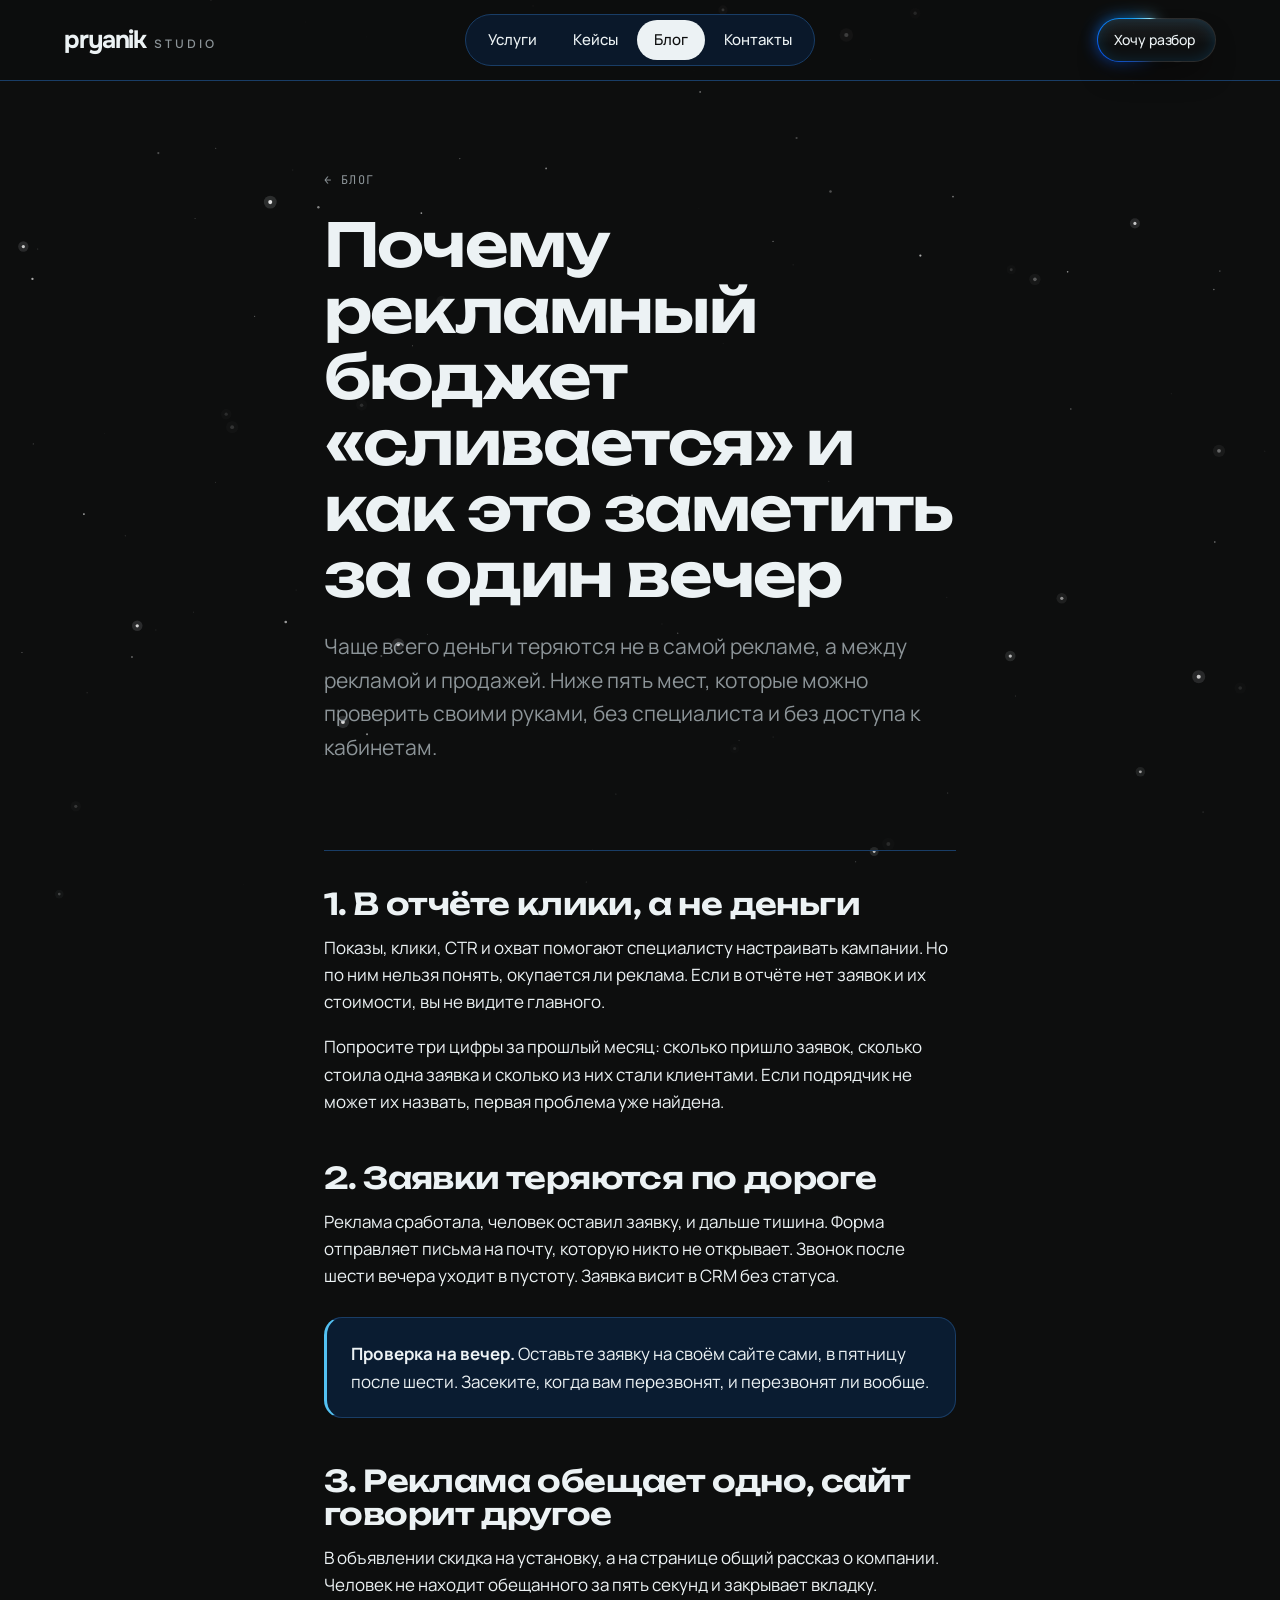
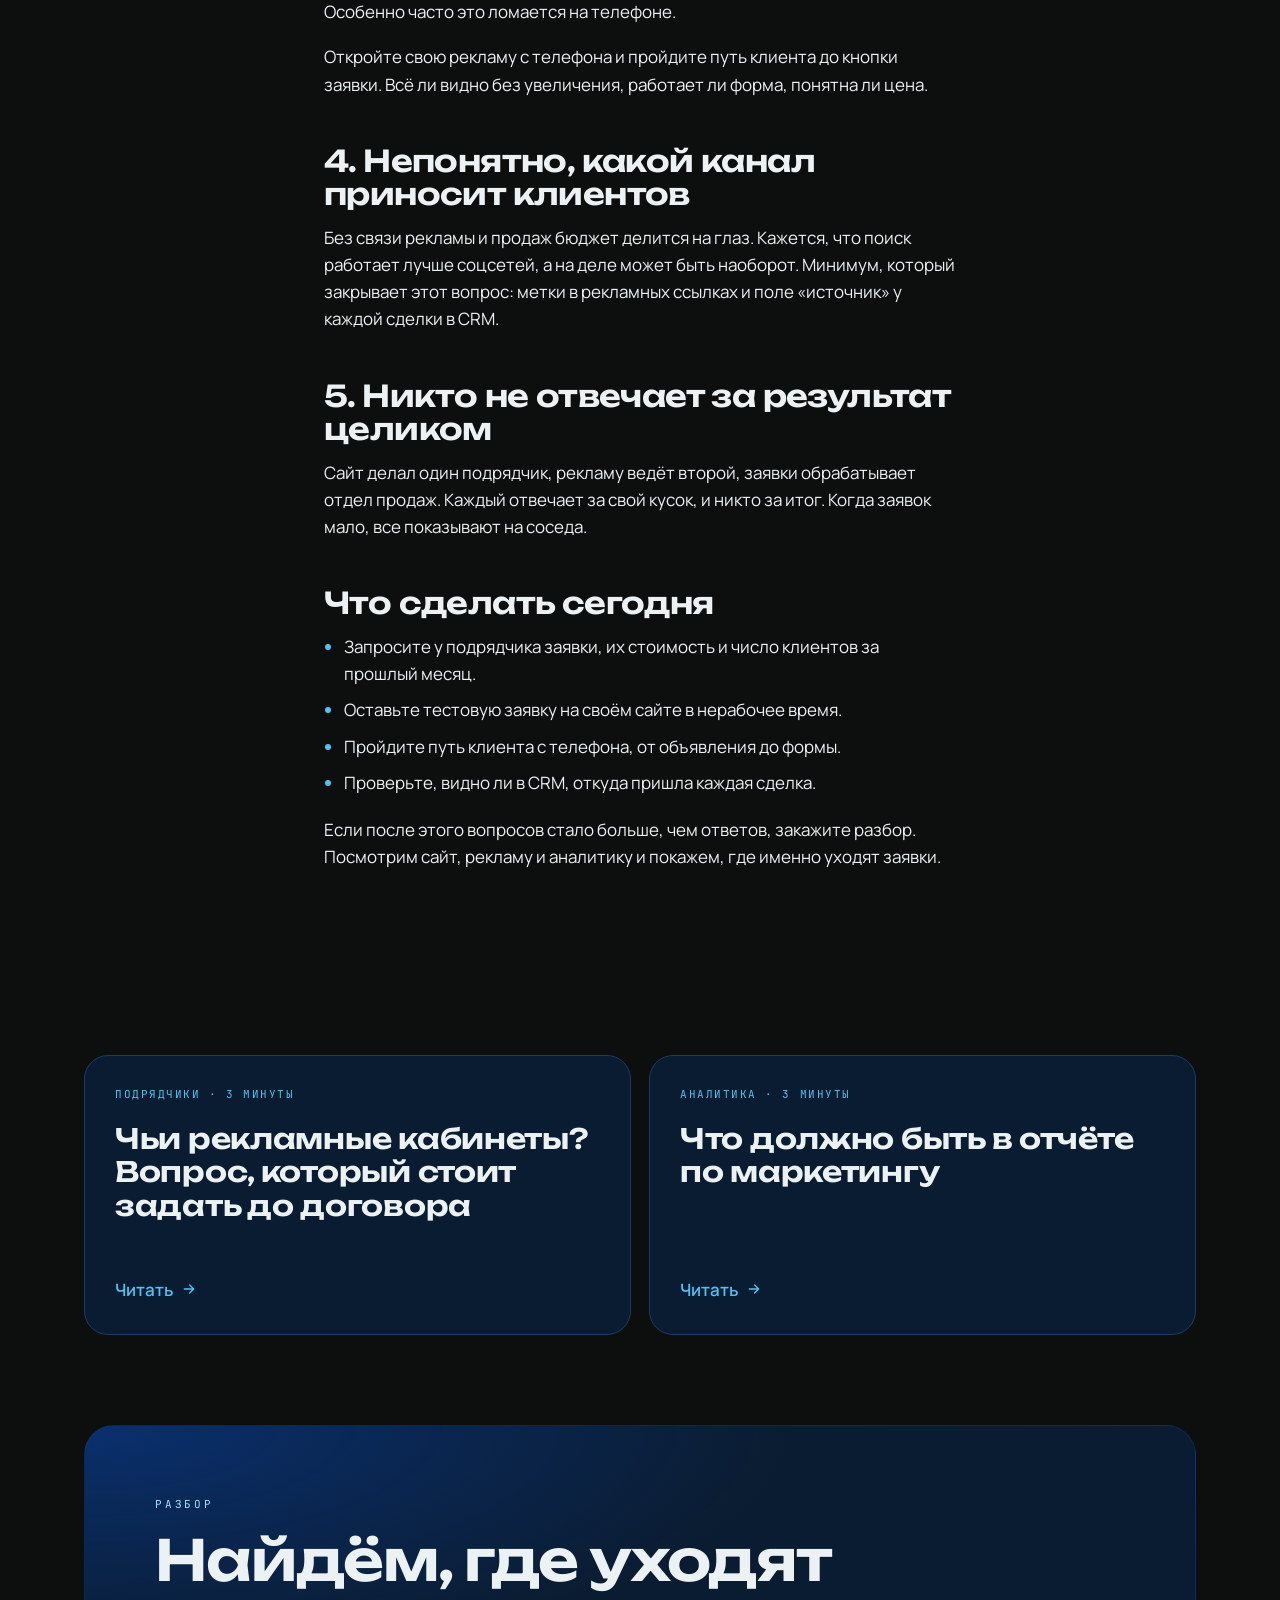
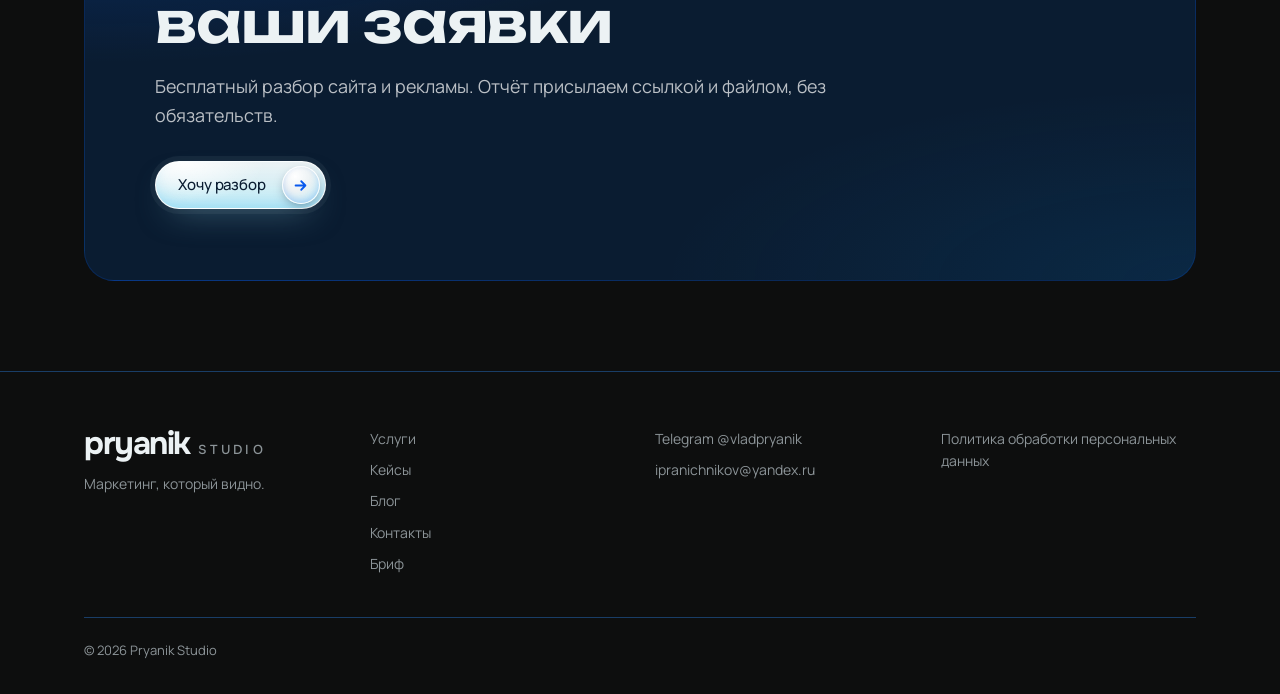
==== pryanik-studio/blog-byudzhet.html @ 5370d5e1 "Give the case deck three paging dots and put the hero button back in scale The "all 33 cases" link u" ====
<!doctype html>
<html lang="ru">
<head>
<meta charset="utf-8">
<meta name="viewport" content="width=device-width, initial-scale=1">
<script>document.documentElement.className+=' js';setTimeout(function(){var d=document.documentElement;if(!d.classList.contains('ready'))d.classList.add('fallback')},2500)</script>
<title>Почему рекламный бюджет сливается. Блог Pryanik Studio</title>
<meta name="description" content="Пять мест, где теряются деньги между рекламой и продажей, и как проверить их за один вечер без специалиста.">
<meta name="theme-color" content="#0D0E0E">
<link rel="icon" href="data:image/svg+xml,<svg xmlns='http://www.w3.org/2000/svg' viewBox='0 0 32 32'><rect width='32' height='32' rx='9' fill='%230859ED'/><path d='M16 6.5c3.2 5 6 7.2 6 11a6 6 0 0 1-12 0c0-3.8 2.8-6 6-11z' fill='%23fff'/></svg>">
<!-- DEPLOY STEP: заменить https://vladpryanik11.github.io/pryanikstudio на боевой адрес -->
<meta property="og:type" content="article">
<meta property="og:title" content="Почему рекламный бюджет сливается и как это заметить за один вечер">
<meta property="og:url" content="https://vladpryanik11.github.io/pryanikstudio/blog-byudzhet.html">
<meta property="og:image" content="https://vladpryanik11.github.io/pryanikstudio/assets/hero-ending.jpg">
<link rel="preconnect" href="https://fonts.googleapis.com">
<link rel="preconnect" href="https://fonts.gstatic.com" crossorigin>
<link rel="stylesheet" href="https://fonts.googleapis.com/css2?family=Unbounded:wght@600;700&family=Onest:wght@500;700&family=Manrope:wght@400;500;600;700&family=JetBrains+Mono:wght@400;500&display=swap">
<link rel="stylesheet" href="assets/site.css?v=0916f">
</head>
<body>
<a class="skip" href="#main">К содержанию</a>
<div class="env" aria-hidden="true" id="env"></div>

<header class="site-head" id="head" data-solid>
  <a class="brand" href="index.html" aria-label="Pryanik Studio, на главную"><span class="wordmark" aria-hidden="true"><span class="wm-word">pryanik</span><span class="wm-sub">studio</span></span></a>
  <nav class="menu" id="menu" aria-label="Основное меню">
    <a href="uslugi.html">Услуги</a>
    <a href="keisy.html">Кейсы</a>
    <a href="blog.html" aria-current="page">Блог</a>
    <a href="kontakty.html">Контакты</a>
    <a class="btn btn-neon menu-cta" href="kontakty.html#razbor">Хочу разбор</a>
  </nav>
  <a class="btn btn-neon head-cta" href="kontakty.html#razbor">Хочу разбор</a>
  <button class="burger" id="burger" type="button" aria-expanded="false" aria-controls="menu" aria-label="Открыть меню"><span></span><span></span><span></span></button>
</header>

<div class="wrap">
<main id="main" tabindex="-1">

  <article class="article" aria-labelledby="h">
    <p class="crumb rise"><a href="blog.html">← Блог</a></p>
    <h1 class="rise" id="h">Почему рекламный бюджет «сливается» и как это заметить за один вечер</h1>
    <p class="intro rise">Чаще всего деньги теряются не в самой рекламе, а между рекламой и продажей. Ниже пять мест, которые можно проверить своими руками, без специалиста и без доступа к кабинетам.</p>
    <p class="meta rise">Сентябрь 2026 · 4 минуты</p>

    <div class="prose rise">
      <h2>1. В отчёте клики, а не деньги</h2>
      <p>Показы, клики, CTR и охват помогают специалисту настраивать кампании. Но по ним нельзя понять, окупается ли реклама. Если в отчёте нет заявок и их стоимости, вы не видите главного.</p>
      <p>Попросите три цифры за прошлый месяц: сколько пришло заявок, сколько стоила одна заявка и сколько из них стали клиентами. Если подрядчик не может их назвать, первая проблема уже найдена.</p>

      <h2>2. Заявки теряются по дороге</h2>
      <p>Реклама сработала, человек оставил заявку, и дальше тишина. Форма отправляет письма на почту, которую никто не открывает. Звонок после шести вечера уходит в пустоту. Заявка висит в CRM без статуса.</p>
      <div class="callout"><p><strong>Проверка на вечер.</strong> Оставьте заявку на своём сайте сами, в пятницу после шести. Засеките, когда вам перезвонят, и перезвонят ли вообще.</p></div>

      <h2>3. Реклама обещает одно, сайт говорит другое</h2>
      <p>В объявлении скидка на установку, а на странице общий рассказ о компании. Человек не находит обещанного за пять секунд и закрывает вкладку. Особенно часто это ломается на телефоне.</p>
      <p>Откройте свою рекламу с телефона и пройдите путь клиента до кнопки заявки. Всё ли видно без увеличения, работает ли форма, понятна ли цена.</p>

      <h2>4. Непонятно, какой канал приносит клиентов</h2>
      <p>Без связи рекламы и продаж бюджет делится на глаз. Кажется, что поиск работает лучше соцсетей, а на деле может быть наоборот. Минимум, который закрывает этот вопрос: метки в рекламных ссылках и поле «источник» у каждой сделки в CRM.</p>

      <h2>5. Никто не отвечает за результат целиком</h2>
      <p>Сайт делал один подрядчик, рекламу ведёт второй, заявки обрабатывает отдел продаж. Каждый отвечает за свой кусок, и никто за итог. Когда заявок мало, все показывают на соседа.</p>

      <h2>Что сделать сегодня</h2>
      <ul>
        <li>Запросите у подрядчика заявки, их стоимость и число клиентов за прошлый месяц.</li>
        <li>Оставьте тестовую заявку на своём сайте в нерабочее время.</li>
        <li>Пройдите путь клиента с телефона, от объявления до формы.</li>
        <li>Проверьте, видно ли в CRM, откуда пришла каждая сделка.</li>
      </ul>
      <p>Если после этого вопросов стало больше, чем ответов, закажите разбор. Посмотрим сайт, рекламу и аналитику и покажем, где именно уходят заявки.</p>
    </div>
  </article>

  <section class="shell band" style="padding-bottom:0" aria-labelledby="more-h">
    <h2 class="rise" id="more-h" style="font-size:clamp(24px,3vw,36px)">Ещё статьи</h2>
    <div class="posts" style="margin-top:28px">
      <a class="post rise" href="blog-kabinety.html"><span class="meta">Подрядчики · 3 минуты</span><h3>Чьи рекламные кабинеты? Вопрос, который стоит задать до договора</h3><span class="more"><span class="link">Читать<svg viewBox="0 0 24 24" aria-hidden="true"><path d="M5 12h14M13 6l6 6-6 6" fill="none" stroke="currentColor" stroke-width="2" stroke-linecap="round" stroke-linejoin="round"/></svg></span></span></a>
      <a class="post rise" href="blog-otchet.html"><span class="meta">Аналитика · 3 минуты</span><h3>Что должно быть в отчёте по маркетингу</h3><span class="more"><span class="link">Читать<svg viewBox="0 0 24 24" aria-hidden="true"><path d="M5 12h14M13 6l6 6-6 6" fill="none" stroke="currentColor" stroke-width="2" stroke-linecap="round" stroke-linejoin="round"/></svg></span></span></a>
    </div>
  </section>

  <div class="shell">
    <section class="cta rise" aria-labelledby="cta-h">
      <p class="kick">Разбор</p>
      <h2 id="cta-h">Найдём, где уходят ваши заявки</h2>
      <p class="lede">Бесплатный разбор сайта и рекламы. Отчёт присылаем ссылкой и файлом, без обязательств.</p>
      <div class="act"><a class="btn btn-light" href="kontakty.html#razbor">Хочу разбор</a></div>
    </section>
  </div>

</main>
</div>

<footer class="site-foot">
  <div class="shell foot-grid">
    <div><p class="foot-brand"><span class="wordmark"><span class="wm-word">pryanik</span><span class="wm-sub">studio</span></span></p><p>Маркетинг, который видно.</p></div>
    <nav class="foot-nav" aria-label="Разделы сайта"><a href="uslugi.html">Услуги</a><a href="keisy.html">Кейсы</a><a href="blog.html">Блог</a><a href="kontakty.html">Контакты</a><a href="brif.html">Бриф</a></nav>
    <div class="foot-contacts">
      <a href="https://t.me/vladpryanik" rel="noopener">Telegram @vladpryanik</a>
      <a href="mailto:ipranichnikov@yandex.ru">ipranichnikov@yandex.ru</a>
    </div>
    <div><a href="kontakty.html#policy">Политика обработки персональных данных</a></div>
  </div>
  <div class="shell"><p class="foot-bottom">© 2026 Pryanik Studio</p></div>
</footer>

<script src="assets/site.js?v=0916f"></script>
</body>
</html>
---- pryanik-studio/assets/site.css ----
:root{
  color-scheme:dark;
  --canvas:#0D0E0E;
  --panel:#0A1C31;
  --accent:#0859ED;
  --accent-hover:#1C60B1;
  --accent-muted:rgba(8,89,237,.2);
  --accent-light:#9AE6F8;
  --accent-text:#53C1F2;
  --accent-vivid:#0F9BF2;
  --ink:#0D0E0E;
  --lime:#9AE6F8;
  --lime-hover:#ECF2F4;
  --line:#193D66;
  --line-strong:#1C60B1;
  --text-primary:#ECF2F4;
  --text-secondary:#8C9498;
  --grad-key:linear-gradient(90deg,#0859ED 0%,#0F9BF2 45%,#53C1F2 72%,#9AE6F8 90%,#ECF2F4 100%);
  --glow-panel:radial-gradient(110% 90% at 0% 0%,rgba(8,89,237,.32),transparent 58%),radial-gradient(80% 70% at 100% 100%,rgba(15,155,242,.1),transparent 60%),#0A1C31;
  --display:"Unbounded",system-ui,sans-serif;
  --body:"Manrope",system-ui,sans-serif;
  --mono:"JetBrains Mono",ui-monospace,monospace;
  --e-out:cubic-bezier(.22,.61,.36,1);
  --e-soft:cubic-bezier(.4,0,.2,1);
  --pad:clamp(20px,5vw,64px);
}

*{box-sizing:border-box}
[hidden]{display:none!important}
html,body{overflow-x:hidden;overflow-x:clip}
html{scroll-behavior:smooth;-webkit-text-size-adjust:100%}
body{margin:0;background:var(--canvas);color:var(--text-primary);font-family:var(--body);font-size:17px;line-height:1.6;-webkit-font-smoothing:antialiased}
body{animation:page-in .6s var(--e-out) both}
@keyframes page-in{from{opacity:0}to{opacity:1}}
body.menu-open{overflow:hidden}
img{max-width:100%;display:block}
h1,h2,h3{font-family:var(--display);font-weight:600;letter-spacing:-.02em;line-height:1.1;margin:0}
p{margin:0}
a{color:inherit}
[id]{scroll-margin-top:96px}

.sr{position:absolute;width:1px;height:1px;padding:0;margin:-1px;overflow:hidden;clip:rect(0 0 0 0);white-space:nowrap;border:0}
.skip{position:absolute;left:-999px;top:0;z-index:99;background:var(--accent);color:#ECF2F4;padding:12px 18px;border-radius:0 0 12px 0}
.skip:focus{left:0}
:focus-visible{outline:2px solid var(--accent-text);outline-offset:3px;border-radius:6px}

/* one page-wide background: near-black with white dust drifting on a fixed canvas behind all content */
.env{position:fixed;inset:0;z-index:0;pointer-events:none;overflow:hidden}
.env-dust{position:absolute;inset:0;width:100%;height:100%;display:block}

.wrap{position:relative;z-index:1}
.shell{max-width:1240px;margin:0 auto;padding-inline:var(--pad)}

/* buttons */
/* glass capsule buttons: a layered surface with a light rim, a soft halo and, on action links,
   a separate glass circle holding the arrow */
.btn{--cap:38px;--cap-arrow:url("data:image/svg+xml,%3Csvg xmlns='http://www.w3.org/2000/svg' viewBox='0 0 24 24'%3E%3Cpath d='M5 12h14M13 6l6 6-6 6' fill='none' stroke='%230859ED' stroke-width='2.5' stroke-linecap='round' stroke-linejoin='round'/%3E%3C/svg%3E");
  --cap-bg:radial-gradient(circle at 34% 26%,rgba(255,255,255,.98) 0%,#ECF2F4 42%,rgba(154,230,248,.9) 125%);--cap-line:rgba(255,255,255,.9);
  --cap-shadow:inset 0 -3px 6px rgba(8,89,237,.2),0 4px 12px -4px rgba(10,28,49,.55);
  position:relative;display:inline-flex;align-items:center;justify-content:center;gap:8px;min-height:48px;padding:0 22px;
  font-family:var(--body);font-weight:500;font-size:15px;letter-spacing:-.01em;text-decoration:none;white-space:nowrap;
  border-radius:999px;border:1px solid transparent;cursor:pointer;-webkit-tap-highlight-color:transparent;
  transition:background .35s var(--e-out),color .35s var(--e-out),border-color .35s var(--e-out),box-shadow .45s var(--e-out),transform .35s var(--e-out),filter .35s var(--e-out)}
.btn-lg{--cap:46px;min-height:56px;padding:0 26px;font-size:16px}
.btn .tg{width:19px;height:19px;flex:none}

/* the arrow capsule rides on action links and forward buttons, not on back, copy or Telegram-icon buttons */
:is(a.btn-primary,button.btn-primary,a.btn-light,button.btn-light,a.btn-lime,a.btn-ghost,a.btn-ghost-light):not(:has(.tg)){justify-content:space-between;gap:16px;padding:0 5px 0 22px}
:is(a.btn-primary,button.btn-primary,a.btn-light,button.btn-light,a.btn-lime,a.btn-ghost,a.btn-ghost-light):not(:has(.tg))::after{
  content:"";flex:none;width:var(--cap);height:var(--cap);border-radius:50%;box-sizing:border-box;
  background:var(--cap-arrow) center/46% no-repeat,var(--cap-bg);border:1px solid var(--cap-line);box-shadow:var(--cap-shadow);
  transition:background-position .45s var(--e-out),transform .45s var(--e-out)}
.btn-lg:is(a.btn-primary,button.btn-primary,a.btn-light,button.btn-light,a.btn-lime,a.btn-ghost,a.btn-ghost-light):not(:has(.tg)){padding-left:26px}
.head-cta.btn{--cap:32px;min-height:42px;font-size:14px}
.head-cta.btn:not(:has(.tg)){gap:12px;padding-left:16px}

.btn-primary{color:#ECF2F4;border-color:rgba(154,230,248,.5);
  background:radial-gradient(80% 150% at 16% 0%,rgba(154,230,248,.42),transparent 58%),linear-gradient(180deg,#0F9BF2 -35%,#0859ED 58%,#1C60B1 135%);
  box-shadow:inset 0 1px 0 rgba(236,242,244,.5),inset 0 -10px 18px -8px rgba(10,28,49,.5),0 0 0 5px rgba(15,155,242,.07),0 14px 34px -14px rgba(15,155,242,.85)}
.btn-light{color:#0A1C31;border-color:rgba(255,255,255,.9);
  background:radial-gradient(80% 150% at 16% 0%,rgba(255,255,255,.95),transparent 60%),linear-gradient(180deg,#ECF2F4 0%,rgba(154,230,248,.78) 150%),#ECF2F4;
  box-shadow:inset 0 -10px 18px -8px rgba(83,193,242,.4),0 0 0 5px rgba(236,242,244,.05),0 14px 34px -16px rgba(154,230,248,.5)}
.btn-lime{color:#0A1C31;border-color:rgba(236,242,244,.85);
  background:radial-gradient(80% 150% at 16% 0%,rgba(255,255,255,.75),transparent 60%),linear-gradient(180deg,#ECF2F4 -70%,#9AE6F8 62%,#53C1F2 150%);
  box-shadow:inset 0 -10px 18px -8px rgba(8,89,237,.28),0 0 0 5px rgba(154,230,248,.07),0 14px 34px -14px rgba(83,193,242,.6)}
.btn-ghost,.btn-ghost-light{--cap-arrow:url("data:image/svg+xml,%3Csvg xmlns='http://www.w3.org/2000/svg' viewBox='0 0 24 24'%3E%3Cpath d='M5 12h14M13 6l6 6-6 6' fill='none' stroke='%23ECF2F4' stroke-width='2.5' stroke-linecap='round' stroke-linejoin='round'/%3E%3C/svg%3E");
  --cap-bg:radial-gradient(circle at 34% 26%,rgba(236,242,244,.22),rgba(236,242,244,.06) 70%);--cap-line:rgba(236,242,244,.24);--cap-shadow:inset 0 1px 0 rgba(236,242,244,.14);
  color:#ECF2F4;border-color:rgba(236,242,244,.2);background:linear-gradient(180deg,rgba(236,242,244,.08),rgba(236,242,244,.02));
  box-shadow:inset 0 1px 0 rgba(236,242,244,.12)}

@media (hover:hover){
  .btn:hover{transform:translateY(-1px)}
  :is(a.btn-primary,button.btn-primary,a.btn-light,button.btn-light,a.btn-lime,a.btn-ghost,a.btn-ghost-light):not(:has(.tg)):hover::after{background-position:calc(50% + 3px) 50%,center}
  .btn-primary:hover{filter:brightness(1.07);box-shadow:inset 0 1px 0 rgba(236,242,244,.55),inset 0 -10px 18px -8px rgba(10,28,49,.45),0 0 0 6px rgba(15,155,242,.12),0 18px 44px -12px rgba(15,155,242,1)}
  .btn-light:hover,.btn-lime:hover{filter:brightness(1.04);box-shadow:inset 0 -10px 18px -8px rgba(83,193,242,.45),0 0 0 6px rgba(154,230,248,.1),0 18px 42px -14px rgba(154,230,248,.75)}
  .btn-ghost:hover,.btn-ghost-light:hover{border-color:rgba(154,230,248,.5);background:linear-gradient(180deg,rgba(236,242,244,.12),rgba(236,242,244,.04));box-shadow:inset 0 1px 0 rgba(236,242,244,.16),0 12px 32px -18px rgba(15,155,242,.7)}
}
.btn:active{transform:translateY(1px) scale(.985);transition-duration:.12s}
.btn:active::after{transform:scale(.94)}
.btn-primary:active{filter:brightness(.96);box-shadow:inset 0 2px 10px rgba(10,28,49,.55),0 0 0 4px rgba(15,155,242,.1),0 6px 18px -10px rgba(15,155,242,.8)}
.btn-light:active,.btn-lime:active{box-shadow:inset 0 2px 10px rgba(8,89,237,.25),0 0 0 4px rgba(154,230,248,.08)}
.btn-ghost:active,.btn-ghost-light:active{background:rgba(236,242,244,.1)}
.btn:focus-visible{outline:2px solid var(--accent-text);outline-offset:4px;border-radius:999px}

/* neon glass button: dark glass pill, the label alone inside, a neon comet running round the rim with a soft glow outside it
   (same material as the phone action bar) */
@keyframes neonspin{to{--mb-a:360deg}}
.btn-neon{--mb-comet:conic-gradient(from var(--mb-a),rgba(8,89,237,0) 0deg,rgba(8,89,237,0) 190deg,#0859ED 262deg,#0F9BF2 310deg,#9AE6F8 342deg,rgba(154,230,248,0) 360deg);
  color:#ECF2F4;border:1.5px solid transparent;
  background:linear-gradient(180deg,rgba(236,242,244,.08),rgba(236,242,244,0) 60%) padding-box,linear-gradient(#0E1011,#0E1011) padding-box,
    var(--mb-comet) border-box,linear-gradient(rgba(236,242,244,.14),rgba(236,242,244,.14)) border-box;
  box-shadow:0 16px 34px -16px rgba(0,0,0,.95),inset 0 0 18px -6px rgba(15,155,242,.35);animation:neonspin 3.6s linear infinite}
/* the glow is the comet blurred just behind the opaque pill, so only a thin halo shows at the rim;
   the pill must not become its own stacking context (no transform or filter), or the glow would paint over it */
.btn-neon::before{content:"";position:absolute;inset:-1px;z-index:-1;border-radius:999px;pointer-events:none;
  background:var(--mb-comet);filter:blur(8px);opacity:.7;transition:opacity .45s var(--e-out)}
.btn-neon,.btn-neon:hover,.btn-neon:active{transform:none;filter:none}
/* the glow sits at z-index -1, so the button row isolates itself and the glow stays above any panel background behind it */
.act:has(.btn-neon){isolation:isolate}

/* quiet partner of the neon button: the same dark glass with a still neon rim, lit up only on hover */
.btn-glass{color:#ECF2F4;border:1.5px solid transparent;
  background:linear-gradient(180deg,rgba(236,242,244,.08),rgba(236,242,244,0) 60%) padding-box,linear-gradient(#0E1011,#0E1011) padding-box,
    linear-gradient(120deg,rgba(154,230,248,.55),rgba(15,155,242,.28) 30%,rgba(236,242,244,.1) 55%,rgba(8,89,237,.4)) border-box;
  box-shadow:0 16px 34px -16px rgba(0,0,0,.95),inset 0 0 16px -8px rgba(15,155,242,.3)}
.btn-glass:active{box-shadow:0 10px 24px -14px rgba(0,0,0,.95),inset 0 0 20px -5px rgba(15,155,242,.45)}
@media (hover:hover){
  .btn-glass:hover{box-shadow:0 18px 38px -16px rgba(0,0,0,.95),inset 0 0 20px -6px rgba(15,155,242,.4),0 0 22px -8px rgba(15,155,242,.65)}
}
.btn-neon:active{box-shadow:0 10px 24px -14px rgba(0,0,0,.95),inset 0 0 22px -4px rgba(15,155,242,.5)}
@media (hover:hover){
  .btn-neon:hover{box-shadow:0 18px 38px -16px rgba(0,0,0,.95),inset 0 0 22px -5px rgba(15,155,242,.45)}
  .btn-neon:hover::before{opacity:.95}
}
.btn:disabled,.btn[aria-disabled="true"]{--cap-arrow:url("data:image/svg+xml,%3Csvg xmlns='http://www.w3.org/2000/svg' viewBox='0 0 24 24'%3E%3Cpath d='M5 12h14M13 6l6 6-6 6' fill='none' stroke='%237B8387' stroke-width='2.5' stroke-linecap='round' stroke-linejoin='round'/%3E%3C/svg%3E");
  --cap-bg:rgba(236,242,244,.07);--cap-line:rgba(236,242,244,.12);--cap-shadow:none;
  color:rgba(236,242,244,.4);background:rgba(236,242,244,.06);border-color:rgba(236,242,244,.1);box-shadow:none;filter:none;transform:none;cursor:not-allowed}
@media (pointer:coarse){.btn:not(.btn-lg){min-height:46px}}
.link{display:inline-flex;align-items:center;gap:8px;font-weight:600;text-decoration:none;color:var(--accent-text);border-bottom:1px solid transparent;transition:border-color .3s var(--e-out)}
.link:hover{border-bottom-color:var(--accent-text)}
.link svg{width:16px;height:16px;transition:transform .35s var(--e-out)}
.link:hover svg{transform:translateX(3px)}

/* header */
.site-head{position:fixed;top:0;left:0;right:0;z-index:50;display:flex;align-items:center;gap:20px;padding:14px var(--pad);
  border-bottom:1px solid transparent;transition:background .45s var(--e-out),border-color .45s var(--e-out)}
.site-head.solid{background:rgba(13,14,14,.78);-webkit-backdrop-filter:saturate(1.4) blur(16px);backdrop-filter:saturate(1.4) blur(16px);border-bottom-color:var(--line)}
.brand{position:relative;z-index:2;display:flex;align-items:center;min-height:44px;margin-right:auto;text-decoration:none;font-family:var(--display);font-weight:600;font-size:17px;letter-spacing:-.01em}
/* text wordmark: bold «pryanik» with a quiet spaced «STUDIO» beside it */
.wordmark{display:inline-flex;align-items:baseline;gap:8px;line-height:1;color:#ECF2F4;transition:opacity .3s var(--e-out)}
.wm-word{font-family:"Onest",var(--body);font-weight:700;font-size:25px;letter-spacing:-.045em}
.wm-sub{font-family:"Onest",var(--body);font-weight:500;font-size:12px;letter-spacing:.24em;text-transform:uppercase;color:var(--text-secondary)}
.brand:hover .wordmark{opacity:.86}
@media (max-width:560px){.wm-word{font-size:23px}.wm-sub{font-size:11px;letter-spacing:.22em}}
.menu{display:flex;align-items:center;gap:2px;padding:5px;border-radius:100px;background:rgba(10,28,49,.82);border:1px solid var(--line)}
.menu a:not(.btn){text-decoration:none;font-weight:500;font-size:15px;color:var(--text-primary);padding:8px 17px;border-radius:100px;transition:background .3s var(--e-out),color .3s var(--e-out)}
.menu a:not(.btn):hover{background:var(--accent-muted);color:#ECF2F4}
.menu a[aria-current="page"]{background:#ECF2F4;color:var(--ink)}
.menu a[aria-current="page"]:hover{background:#ECF2F4;color:var(--ink)}
.menu .menu-cta{display:none}
.head-cta{margin-left:4px}
.head-cta.btn-neon{padding:0 20px;min-height:44px}
/* desktop header: logo left, navigation centred on the page, review button right */
@media (min-width:881px){
  .site-head{display:grid;grid-template-columns:minmax(0,1fr) auto minmax(0,1fr)}
  .site-head .brand{justify-self:start;margin-right:0}
  .site-head .head-cta{justify-self:end;margin-left:0}
}
/* menu button: the dark glass of the quiet neon pill shrunk to a disc, so the header shares the button family.
   three equal rails at whole-pixel heights; hovering sends a dimming wave down them, nothing moves.
   opening is sequenced, never simultaneous: the middle rail clears first, then the pair closes into the cross;
   closing runs the order backwards, so the rails unfold before the middle returns */
@keyframes bwave{0%,100%{opacity:1}45%{opacity:.4}}
.burger{position:relative;z-index:2;width:44px;height:44px;border-radius:50%;padding:0;cursor:pointer;
  display:none;flex-direction:column;align-items:center;justify-content:center;gap:4px;
  border:1.5px solid transparent;
  background:linear-gradient(180deg,rgba(236,242,244,.08),rgba(236,242,244,0) 60%) padding-box,linear-gradient(#0E1011,#0E1011) padding-box,
    linear-gradient(120deg,rgba(154,230,248,.55),rgba(15,155,242,.28) 30%,rgba(236,242,244,.1) 55%,rgba(8,89,237,.4)) border-box;
  box-shadow:0 16px 34px -16px rgba(0,0,0,.95),inset 0 0 16px -8px rgba(15,155,242,.3);
  transition:box-shadow .45s var(--e-out)}
.burger span{display:block;width:18px;height:2px;border-radius:2px;background:var(--text-primary);
  transition:transform .5s var(--e-soft),opacity .5s var(--e-soft)}
/* on the way back the middle rail waits for the cross to unfold */
.burger span:nth-child(2){transition-delay:.18s}
.burger:focus-visible{outline:2px solid var(--accent-text);outline-offset:4px}
.burger:active{box-shadow:0 10px 24px -14px rgba(0,0,0,.95),inset 0 0 20px -5px rgba(15,155,242,.45)}
@media (hover:hover){
  .burger:hover{box-shadow:0 18px 38px -16px rgba(0,0,0,.95),inset 0 0 20px -6px rgba(15,155,242,.4),0 0 22px -8px rgba(15,155,242,.65)}
  /* the wave runs only while the rails are still rails: once open they hold the cross */
  .site-head:not(.open) .burger:hover span{animation:bwave .8s var(--e-soft)}
  .site-head:not(.open) .burger:hover span:nth-child(2){animation-delay:.12s}
  .site-head:not(.open) .burger:hover span:nth-child(3){animation-delay:.24s}
}
.site-head.open .burger{box-shadow:0 16px 34px -16px rgba(0,0,0,.95),inset 0 0 20px -6px rgba(15,155,242,.45),0 0 20px -10px rgba(15,155,242,.7)}
.site-head.open .burger span:first-child{transform:translateY(6px) rotate(45deg);transition-delay:.14s}
.site-head.open .burger span:nth-child(2){opacity:0;transform:scaleX(.25);transition-duration:.22s;transition-delay:0s}
.site-head.open .burger span:last-child{transform:translateY(-6px) rotate(-45deg);transition-delay:.14s}

@media (max-width:880px){
  .head-cta{display:none}
  .burger{display:inline-flex}
  .site-head.open{-webkit-backdrop-filter:none;backdrop-filter:none;background:var(--canvas);border-bottom-color:transparent}
  .menu{position:fixed;inset:0;z-index:1;flex-direction:column;align-items:flex-start;justify-content:center;gap:4px;
    padding:96px var(--pad) 48px;border:0;border-radius:0;background:var(--canvas);
    opacity:0;visibility:hidden;transform:translateY(-10px);
    transition:opacity .35s var(--e-out),transform .35s var(--e-out),visibility 0s linear .35s}
  .site-head.open .menu{opacity:1;visibility:visible;transform:none;transition:opacity .35s var(--e-out),transform .35s var(--e-out)}
  .menu a:not(.btn){font-family:var(--display);font-weight:600;font-size:clamp(30px,9vw,44px);letter-spacing:-.02em;padding:8px 0;border-radius:0;background:none}
  .menu a:not(.btn):hover,.menu a[aria-current="page"],.menu a[aria-current="page"]:hover{background:none;color:var(--accent-text)}
  .menu .menu-cta{display:inline-flex;margin-top:26px}
}

/* type blocks */
section{position:relative}
.band{padding-block:clamp(76px,11vh,150px)}
.kick{font-family:var(--mono);font-size:11px;letter-spacing:.24em;text-transform:uppercase;color:var(--accent-text);margin-bottom:16px}
.lede{color:var(--text-secondary);max-width:62ch;margin-top:18px;font-size:clamp(16px,1.4vw,19px)}
h2{font-size:clamp(30px,4.4vw,60px)}
h3{font-size:clamp(19px,1.9vw,25px);letter-spacing:-.01em}
.act{margin-top:32px;display:flex;flex-wrap:wrap;gap:12px}

.js .rise{opacity:0;transform:translateY(26px);transition:opacity .85s var(--e-out),transform .85s var(--e-out)}
.js .rise.in{opacity:1;transform:none}

/* inner page hero */
.page-hero{padding-top:clamp(132px,21vh,220px);padding-bottom:clamp(36px,6vh,72px)}
.page-hero h1{font-size:clamp(40px,7vw,96px);font-weight:700;letter-spacing:-.035em;max-width:15ch}
.page-hero h1 .ink{color:var(--accent-vivid)}
.page-hero .lede{margin-top:24px}

/* home hero, cinematic portrait: a giant outlined word behind, the cut-out portrait in front,
   a condensed title with a handwritten greeting, a short plus-list and a little film grain */
@keyframes ping{0%{transform:scale(.4);opacity:.7}100%{transform:scale(1.5);opacity:0}}
.hero{position:relative;overflow:hidden;isolation:isolate}
.hero::after{content:"";position:absolute;inset:0;z-index:4;pointer-events:none;opacity:.08;mix-blend-mode:overlay;background:url("data:image/svg+xml,%3Csvg xmlns=%27http://www.w3.org/2000/svg%27 width=%27180%27 height=%27180%27%3E%3Cfilter id=%27n%27%3E%3CfeTurbulence type=%27fractalNoise%27 baseFrequency=%27.85%27 numOctaves=%272%27 stitchTiles=%27stitch%27/%3E%3C/filter%3E%3Crect width=%27100%25%27 height=%27100%25%27 filter=%27url(%23n)%27/%3E%3C/svg%3E") repeat}
.hc-stage{position:relative;z-index:2;min-height:clamp(640px,100svh,960px);padding-top:clamp(86px,11vh,112px);padding-bottom:clamp(36px,6vh,64px)}
/* moving spotlight: a dark copy of the portrait below, a lit copy above revealed through a soft circle that follows
   the cursor (or drifts over the face without one) and widens as the page scrolls */
.hs-media{--sx:50%;--sy:40%;--sr:135px;position:absolute;inset:0;z-index:0;overflow:hidden;background:#05070b}
.hs-media img{position:absolute;inset:0;width:100%;height:100%;object-fit:cover;object-position:50% 35%}
.hs-base{filter:brightness(.34) contrast(1.12) saturate(.7)}
.hs-lit{filter:brightness(1.16) contrast(1.06) saturate(1.08);
  -webkit-mask-image:radial-gradient(circle var(--sr) at var(--sx) var(--sy),#000 0%,rgba(0,0,0,.9) 30%,rgba(0,0,0,.45) 62%,transparent 100%);
  mask-image:radial-gradient(circle var(--sr) at var(--sx) var(--sy),#000 0%,rgba(0,0,0,.9) 30%,rgba(0,0,0,.45) 62%,transparent 100%)}
.hs-halo{position:absolute;inset:0;pointer-events:none;mix-blend-mode:screen;
  background:radial-gradient(circle calc(var(--sr) * .9) at var(--sx) var(--sy),rgba(154,230,248,.09),rgba(15,155,242,.04) 45%,transparent 75%)}
.hs-shade{position:absolute;inset:0;pointer-events:none;
  background:radial-gradient(120% 90% at 50% 40%,transparent 45%,rgba(5,7,11,.7) 100%),linear-gradient(180deg,rgba(13,14,14,.55) 0%,transparent 22%,transparent 52%,rgba(13,14,14,.72) 82%,#0D0E0E 100%)}
.hero-spot .hc-copy{bottom:clamp(48px,9vh,100px)}
.hc-copy{position:absolute;z-index:3;left:var(--pad);bottom:clamp(44px,8vh,92px);width:min(640px,48%)}
.hc-title{margin-top:0;font-family:"Oswald",var(--display);font-weight:700;font-size:clamp(56px,6.2vw,104px);line-height:.9;letter-spacing:.004em;text-transform:uppercase;
  color:transparent;background:linear-gradient(180deg,#FFFFFF 35%,#A7B0B4 100%);-webkit-background-clip:text;background-clip:text;filter:drop-shadow(0 6px 26px rgba(0,0,0,.65))}
.hc-title span{display:block}
.hc-sub{margin-top:18px;max-width:36ch;font-size:clamp(15px,1.2vw,18px);line-height:1.55;color:#A7B0B4}
.hc-copy .hero-act{margin-top:26px}
/* the hero's call to action speaks in the mono label voice the rest of the site uses for kicks and the
   ticker, and it sits at the height every other button has: btn-lg is worn here alone and stood 10px taller,
   with a label larger than the paragraph above it */
.hero-act .btn{min-height:48px;padding:0 24px;font-family:var(--mono);font-weight:500;font-size:13px;letter-spacing:.14em;text-transform:uppercase}
.hc-list{position:absolute;z-index:3;right:var(--pad);bottom:clamp(64px,12vh,140px);width:min(300px,25%);margin:0;padding:0;list-style:none}
.hc-list li{display:flex;align-items:center;gap:14px;padding:13px 0;border-bottom:1px solid rgba(236,242,244,.12);font-size:15px;line-height:1.3;color:#ECF2F4}
.hc-list li::before{content:"+";flex:none;display:flex;align-items:center;justify-content:center;width:26px;height:26px;border-radius:50%;border:1px solid rgba(236,242,244,.35);font-size:16px;line-height:1}
@media (max-width:900px){
  .hc-stage{min-height:max(640px,100svh);display:flex;flex-direction:column;justify-content:flex-end;padding-top:84px;padding-bottom:30px}
  /* the portrait sits above the words: its box stops short of the copy and melts into the page colour */
  .hs-media{background:#0D0E0E}
  .hs-media img{bottom:auto;height:calc(100% - 205px);object-position:50% 30%}
  .hs-shade{background:radial-gradient(130% 70% at 50% 34%,transparent 50%,rgba(5,7,11,.6) 100%),
    linear-gradient(180deg,rgba(13,14,14,.55) 0,transparent 16%,transparent calc(100% - 365px),rgba(13,14,14,.88) calc(100% - 255px),#0D0E0E calc(100% - 207px))}
  .hc-copy,.hero-spot .hc-copy{position:relative;left:auto;bottom:auto;width:auto}
  .hc-list{display:none}
  .hc-title{margin-top:0;font-size:clamp(36px,10.3vw,51px)}
  .hc-sub{margin-top:14px;font-size:14px}
  .hc-copy .hero-act{margin-top:22px}
  .hero-act .btn{min-height:46px;padding:0 20px;font-size:12px;letter-spacing:.12em}
}

/* directions line: one quiet marquee between hairlines, its ends dissolve into the dark */
.ticker{position:relative;z-index:3;padding-block:clamp(16px,2vw,22px);border-block:1px solid rgba(236,242,244,.1);overflow:hidden;
  -webkit-mask-image:linear-gradient(90deg,transparent,#000 14%,#000 86%,transparent);mask-image:linear-gradient(90deg,transparent,#000 14%,#000 86%,transparent)}
.tk{overflow:hidden}
.tk-track{display:flex;width:max-content;animation:tk 70s linear infinite}
.ticker:not(.live) .tk-track{animation-play-state:paused}
@keyframes tk{to{transform:translateX(-50%)}}
.tk-g{display:flex;align-items:center;gap:clamp(22px,2.6vw,40px);padding-right:clamp(22px,2.6vw,40px)}
.tk-g span{font-family:var(--mono);font-weight:500;font-size:clamp(11px,1vw,13px);letter-spacing:.22em;text-transform:uppercase;line-height:1.2;color:rgba(236,242,244,.62);white-space:nowrap}
.tk-g i{flex:none;width:1px;height:12px;background:rgba(236,242,244,.18)}
.ticker + .scene{padding-top:clamp(40px,6vh,72px)}

/* scenes */
.scene{position:relative;padding-block:clamp(84px,12vh,150px)}
.scene-ink{background:transparent;color:#ECF2F4}
.scene-ink .kick{color:var(--lime)}
.scene-ink .lede{color:rgba(255,255,255,.72)}
.scene-head{max-width:780px}
.scene-head h2{max-width:16ch}

/* shared lime link on dark scenes */
/* secondary link under a carousel: the same glass pill as the case card CTA, with the arrow in an off-white circle */
.bc-link{display:inline-flex;align-items:center;gap:14px;margin-top:clamp(14px,2vh,22px);min-height:48px;padding:5px 5px 5px 22px;border-radius:999px;
  color:#ECF2F4;font-size:15px;font-weight:500;letter-spacing:-.01em;text-decoration:none;-webkit-tap-highlight-color:transparent;
  background:rgba(236,242,244,.07);border:1px solid rgba(236,242,244,.22);box-shadow:inset 0 1px 0 rgba(255,255,255,.12),0 14px 30px -18px rgba(0,0,0,.9);
  -webkit-backdrop-filter:blur(12px);backdrop-filter:blur(12px);transition:background-color .35s var(--e-out),border-color .35s var(--e-out),transform .2s var(--e-out)}
.bc-link::after{content:"";flex:none;width:38px;height:38px;border-radius:50%;
  background:url("data:image/svg+xml,%3Csvg xmlns='http://www.w3.org/2000/svg' viewBox='0 0 24 24'%3E%3Cpath d='M5 12h14M13 6l6 6-6 6' fill='none' stroke='%230859ED' stroke-width='2.5' stroke-linecap='round' stroke-linejoin='round'/%3E%3C/svg%3E") center/46% no-repeat,#ECF2F4;
  box-shadow:inset 0 -3px 6px rgba(8,89,237,.15);transition:background-position .45s var(--e-out)}
.bc-link:active{transform:scale(.97)}
.bc-link:focus-visible{outline:2px solid var(--accent-text);outline-offset:4px}
@media (hover:hover){
  .bc-link:hover{background-color:rgba(236,242,244,.12);border-color:rgba(236,242,244,.38)}
  .bc-link:hover::after{background-position:calc(50% + 3px) 50%,center}
}

/* spatial case carousel */
.spatial{--cw:clamp(250px,27vw,350px);overflow:hidden;isolation:isolate;padding-bottom:clamp(70px,10vh,120px)}
.sp-env{position:absolute;inset:0;z-index:-1;pointer-events:none;
  background:
    radial-gradient(38% 52% at 50% 60%,rgba(8,89,237,.26),transparent 72%),
    radial-gradient(26% 30% at 82% 26%,rgba(8,89,237,.16),transparent 70%),
    radial-gradient(24% 26% at 16% 78%,rgba(154,230,248,.07),transparent 70%),
    linear-gradient(180deg,#0D0E0E 0%,#0A1C31 42%,#0A1C31 100%)}
.sp-env::before{content:"";position:absolute;left:50%;top:-10%;width:120%;height:90%;margin-left:-60%;
  background:conic-gradient(from 180deg at 50% 0%,transparent 0deg,rgba(8,89,237,.07) 160deg,rgba(255,255,255,.05) 180deg,rgba(8,89,237,.07) 200deg,transparent 360deg);
  transform-origin:50% 0;animation:beam 26s var(--e-soft) -8s infinite alternate}
.sp-env::after{content:"";position:absolute;inset:0;background:radial-gradient(120% 90% at 50% 45%,transparent 45%,rgba(0,0,0,.62) 100%)}
.spatial:not(.live) .sp-env::before,.spatial:not(.live) .sp-glow{animation-play-state:paused}
@keyframes beam{from{transform:rotate(-6deg)}to{transform:rotate(6deg)}}

.sp-head{display:flex;align-items:flex-end;justify-content:space-between;gap:24px;flex-wrap:wrap}
.sp-head h2{max-width:18ch}
.sp-note{margin-top:12px;font-size:14px;color:rgba(255,255,255,.66);max-width:52ch}
.sp-filters{display:inline-flex;gap:4px;padding:5px;border-radius:100px;background:rgba(255,255,255,.07);border:1px solid rgba(255,255,255,.13);
  -webkit-backdrop-filter:blur(14px);backdrop-filter:blur(14px)}
.sp-chip{border:0;background:transparent;color:rgba(255,255,255,.78);padding:9px 18px;border-radius:100px;font:600 14px/1.2 var(--body);cursor:pointer;
  transition:background .3s var(--e-out),color .3s var(--e-out)}
.sp-chip:hover{color:#ECF2F4;background:rgba(255,255,255,.08)}
.sp-chip[aria-pressed="true"]{background:#ECF2F4;color:var(--ink)}
@media (pointer:coarse){.sp-chip{min-height:44px}}

.sp-stage{position:relative;height:calc(var(--cw) * 1.28 + 90px);margin-top:clamp(26px,4vh,48px);perspective:1700px;perspective-origin:50% 45%;touch-action:pan-y;outline:none;user-select:none}
.sp-stage.scrub .sp-card{transition:box-shadow .8s var(--e-out)}
.sp-stage.scrub .sp-card::before{transition:none}
.sp-hint{display:none}
@media (hover:hover) and (pointer:fine){.sp-hint{display:inline}}
.sp-stage:focus-visible .sp-card.is-active{outline:2px solid var(--lime);outline-offset:6px}
.sp-deck{position:absolute;inset:0;transform-style:preserve-3d}
.sp-glow{position:absolute;left:50%;top:50%;width:calc(var(--cw) * 2);height:calc(var(--cw) * 1.6);transform:translate(-50%,-50%);pointer-events:none;animation:breathe 7s var(--e-soft) -2s infinite}
.sp-glow i{position:absolute;inset:0;border-radius:50%;opacity:0;transition:opacity 1s var(--e-out)}
.sp-glow .g-blue{background:radial-gradient(closest-side,rgba(8,89,237,.42),rgba(8,89,237,.14) 55%,rgba(8,89,237,0))}
.sp-glow .g-lime{background:radial-gradient(closest-side,rgba(154,230,248,.3),rgba(154,230,248,.08) 55%,rgba(154,230,248,0))}
.sp-glow .g-white{background:radial-gradient(closest-side,rgba(255,255,255,.24),rgba(154,230,248,.06) 55%,rgba(255,255,255,0))}
.sp-glow .g-ink{background:radial-gradient(closest-side,rgba(0,0,0,.6),rgba(0,0,0,.3) 55%,rgba(0,0,0,0))}
.sp-stage[data-glow="v-blue"] .g-blue,.sp-stage[data-glow="v-lime"] .g-lime,.sp-stage[data-glow="v-white"] .g-white,.sp-stage[data-glow="v-ink"] .g-ink{opacity:1}
@keyframes breathe{0%,100%{opacity:.7}50%{opacity:.88}}

.sp-card{--dim:0;position:absolute;left:50%;top:50%;width:var(--cw);height:calc(var(--cw) * 1.28);display:flex;flex-direction:column;border-radius:34px;overflow:hidden;
  text-decoration:none;color:#ECF2F4;background:#0A1C31;border:1px solid rgba(255,255,255,.14);
  box-shadow:0 0 30px -14px rgba(var(--gl),.16),0 60px 90px -52px rgba(0,0,0,.95),inset 0 1px 0 rgba(255,255,255,.16);
  transform:translate(-50%,-50%);backface-visibility:hidden;-webkit-user-drag:none;user-select:none;
  transition:transform 1s cubic-bezier(.2,.8,.2,1),opacity .8s var(--e-out),box-shadow .8s var(--e-out)}
.sp-card::before{content:"";position:absolute;inset:0;z-index:4;border-radius:inherit;pointer-events:none;background:#0D0E0E;opacity:var(--dim);transition:opacity 1s var(--e-out)}
.sp-card::after{content:"";position:absolute;inset:0;z-index:3;border-radius:inherit;pointer-events:none;
  background:linear-gradient(158deg,rgba(255,255,255,.26) 0%,rgba(255,255,255,.06) 22%,rgba(255,255,255,0) 40%)}
.sp-card.sp-out{visibility:hidden;transition:transform 1s cubic-bezier(.2,.8,.2,1),opacity .6s var(--e-out),visibility 0s linear .6s}
.sp-card.is-active{box-shadow:0 0 44px -10px rgba(var(--gl),.3),0 0 100px -24px rgba(var(--gl),.16),0 30px 60px -40px rgba(0,0,0,.9),inset 0 1px 0 rgba(255,255,255,.22);border-color:rgba(var(--gl),.32)}
.sp-card.is-active.v-ink{border-color:rgba(255,255,255,.2);box-shadow:0 0 50px 0 rgba(0,0,0,.55),0 0 110px 0 rgba(0,0,0,.32),0 30px 60px -40px rgba(0,0,0,.9),inset 0 1px 0 rgba(255,255,255,.22)}
.sp-card.v-ink{box-shadow:0 0 32px -8px rgba(0,0,0,.45),0 60px 90px -52px rgba(0,0,0,.95),inset 0 1px 0 rgba(255,255,255,.16)}
.sp-card img{pointer-events:none}

.v-blue{--gl:8,89,237}
.v-lime{--gl:154,230,248}
.v-white{--gl:255,255,255}
.v-ink{--gl:0,0,0}

/* case cards: one surface of a full-bleed monochrome photo, a luminous bottom gradient and glass controls */
.sp-cases{--cw:clamp(250px,24vw,330px)}
.sp-cases .sp-stage{height:calc(var(--cw) * 1.5 + 28px);margin-top:clamp(10px,1.6vh,20px)}
/* case cards carry colour through their photos, so the deck has no glow: a calm dark stage, a light rim and a soft shadow */
.sp-cases .sp-glow{display:none}
/* the case section sits on the shared page background, so its own stage light is off and the gap to the next block is tight */
.sp-env{display:none}
.sp-cases.spatial{padding-bottom:clamp(20px,3vh,36px)}
.sp-cases + .band{padding-top:clamp(44px,6vh,72px)}
.sp-card.ccard{height:calc(var(--cw) * 1.5);border-radius:clamp(26px,2.6vw,32px);background:#15191B;border-color:rgba(236,242,244,.14);isolation:isolate;
  box-shadow:0 34px 60px -38px rgba(0,0,0,.85),inset 0 1px 0 rgba(236,242,244,.14)}
.sp-card.ccard.is-active{border-color:rgba(236,242,244,.34);
  box-shadow:0 40px 70px -36px rgba(0,0,0,.9),inset 0 1px 0 rgba(236,242,244,.22)}
.sp-card.ccard::after{display:none}
.sp-card.ccard::before{opacity:calc(var(--dim) * 2.7)}
.cc-photo{position:absolute;inset:0;z-index:0;display:block;width:100%;height:100%;object-fit:cover;object-position:50% 30%;filter:contrast(1.1) saturate(1.28) brightness(.94);
  transform:scale(1.001);transition:transform .65s cubic-bezier(.22,.61,.36,1)}
span.cc-photo{background:radial-gradient(60% 42% at 50% 34%,rgba(236,242,244,.16),transparent 70%),linear-gradient(168deg,#30363A 0%,#1B1F21 55%,#121516 100%)}
.cc-shade{position:absolute;left:0;right:0;top:0;bottom:-8%;z-index:1;pointer-events:none;transition:transform .65s cubic-bezier(.22,.61,.36,1)}
.c-dark .cc-shade{background:linear-gradient(180deg,rgba(13,14,14,.52) 0%,rgba(13,14,14,.14) 14%,rgba(13,14,14,0) 26%,rgba(13,14,14,0) 34%,rgba(13,14,14,.5) 50%,rgba(13,14,14,.88) 68%,rgba(13,14,14,.97) 100%),radial-gradient(130% 95% at 50% 35%,transparent 58%,rgba(0,0,0,.38) 100%)}

.cc-top{position:absolute;z-index:2;left:0;right:0;top:0;display:flex;align-items:flex-start;justify-content:space-between;
  padding:clamp(14px,1.5vw,19px) clamp(14px,1.5vw,19px) 0 clamp(20px,2.2vw,27px)}
.cc-tag{display:inline-flex;align-items:center;height:clamp(28px,2.4vw,32px);padding:0 clamp(11px,1vw,14px);border-radius:999px;background:#0859ED;color:#fff;font-family:var(--body);font-size:clamp(12px,1vw,13px);font-weight:600;letter-spacing:.005em;white-space:nowrap;box-shadow:inset 0 1px 0 rgba(255,255,255,.28),0 8px 18px -8px rgba(8,89,237,.85)}
/* the top tile uses the same glass as the card's CTA pill: translucent fill, one light rim, a top highlight,
   a faint curved reflection and a soft blue halo; its corner is concentric with the card corner */
.cc-go{position:relative;display:flex;align-items:center;justify-content:center;width:clamp(40px,3.5vw,48px);aspect-ratio:1;overflow:hidden;
  border-radius:clamp(12px,1.1vw,14px);-webkit-backdrop-filter:blur(10px) saturate(1.3);backdrop-filter:blur(10px) saturate(1.3);
  transition:transform .6s cubic-bezier(.22,.61,.36,1),box-shadow .6s cubic-bezier(.22,.61,.36,1),background-color .6s cubic-bezier(.22,.61,.36,1)}
.cc-go::before{content:"";position:absolute;inset:0;border-radius:inherit;pointer-events:none;
  background:linear-gradient(180deg,rgba(255,255,255,.22),rgba(255,255,255,0) 45%),radial-gradient(160% 100% at 110% 135%,transparent 55%,rgba(255,255,255,.16) 57%,transparent 61%)}
.cc-go svg{position:relative;z-index:1;width:46%;height:46%}
.cc-go svg path,.cc-cta-a svg path{stroke-width:2.5}
.c-dark .cc-go{color:#ECF2F4;background-color:rgba(236,242,244,.16);border:1px solid rgba(236,242,244,.5);
  box-shadow:inset 0 1px 0 rgba(255,255,255,.25),0 8px 18px -12px rgba(0,0,0,.6)}

.cc-body{position:absolute;z-index:2;left:clamp(20px,2.2vw,27px);right:clamp(20px,2.2vw,27px);bottom:calc(clamp(16px,1.6vw,22px) + clamp(44px,3.8vw,52px) + clamp(12px,1.2vw,16px));
  display:grid;gap:5px}
.cc-num{font-family:var(--display);font-weight:700;font-size:clamp(38px,3.7vw,50px);color:#fff;text-shadow:0 2px 18px rgba(0,0,0,.5);line-height:1;letter-spacing:-.045em;white-space:nowrap}
.cc-unit{color:#fff;font-size:clamp(14px,1.2vw,16px);font-weight:600;line-height:1.25;letter-spacing:-.012em}
.cc-name{font-size:clamp(13px,1.05vw,14.5px);line-height:1.3;letter-spacing:-.005em}
.c-dark{color:#ECF2F4}
.c-dark .cc-name{color:rgba(236,242,244,.74)}

.cc-cta{position:absolute;z-index:2;left:clamp(14px,1.7vw,22px);bottom:clamp(16px,1.6vw,22px);width:max-content;height:clamp(44px,3.8vw,52px);
  display:flex;align-items:center;gap:clamp(12px,1.2vw,16px);padding:0 5px 0 clamp(16px,1.6vw,20px);border-radius:999px;
  font-size:clamp(14px,1.2vw,16px);font-weight:500;letter-spacing:-.015em;transition:background .45s var(--e-out),border-color .45s var(--e-out)}
.c-dark .cc-cta{color:#0D0E0E;font-weight:600;background:#ECF2F4;border:1px solid #fff;box-shadow:0 14px 30px -14px rgba(0,0,0,.9)}
.cc-cta-a{flex:none;display:flex;align-items:center;justify-content:center;height:calc(100% - 10px);aspect-ratio:1;border-radius:50%;color:#0859ED;
  background:rgba(236,242,244,.72);border:1px solid rgba(255,255,255,.85)}
.c-dark .cc-cta-a{background:#0859ED;color:#fff;border-color:rgba(255,255,255,.25);box-shadow:0 6px 14px -6px rgba(8,89,237,.8)}
.cc-cta-a svg{width:44%;height:44%;transition:transform .6s cubic-bezier(.22,.61,.36,1)}

@media (hover:hover){
  .ccard.is-active:hover .cc-photo{transform:scale(1.035)}
  .ccard.is-active:hover .cc-shade{transform:translateY(-5%)}
  .ccard.is-active:hover .cc-go{transform:translate(2px,-2px)}
  .c-dark.is-active:hover .cc-go{background-color:rgba(236,242,244,.24);box-shadow:inset 0 1px 0 rgba(255,255,255,.3),0 10px 22px -12px rgba(0,0,0,.65)}
  .ccard.is-active:hover .cc-cta-a svg{transform:translateX(3px)}
  .c-dark.is-active:hover .cc-cta{background:#fff}
}

@media (max-width:720px){
  .spatial{--cw:min(70vw,290px)}
  .sp-stage{perspective:1000px;height:calc(var(--cw) * 1.28 + 60px)}
  .sp-card{border-radius:28px}
}
.sp-foot{text-align:center}

/* carousel control: three dots and nothing else. the current one is the only lit dot and sits a third
   larger; the two beside it step the deck back and forward, so they carry the job the arrows used to */
.sp-nav{display:flex;align-items:center;justify-content:center;gap:clamp(14px,2vw,22px);margin-top:clamp(18px,2.6vh,30px)}
.sp-dots{display:flex;align-items:center;gap:10px}
.sp-dot{position:relative;flex:none;width:6px;height:6px;padding:0;border:0;border-radius:50%;background:rgba(236,242,244,.24);cursor:pointer;
  transition:transform .45s var(--e-soft),background-color .45s var(--e-soft)}
/* the dot itself stays small; the tap target around it stays finger-sized */
.sp-dot::before{content:"";position:absolute;inset:-10px -5px}
.sp-dot.is-on{background:var(--text-primary);transform:scale(1.34)}
.sp-dot:focus-visible{outline:2px solid var(--accent-text);outline-offset:5px}

.fallback .sp-stage:not(.sp-on){height:auto;perspective:none;cursor:auto}
.fallback .sp-stage:not(.sp-on) .sp-deck{position:relative;display:flex;gap:16px;overflow-x:auto;padding:0 var(--pad) 20px}
.fallback .sp-stage:not(.sp-on) .sp-card{position:relative;left:auto;top:auto;flex:none;transform:none}
/* process on the dark scene */
.scene-ink h2{color:#ECF2F4}

/* direction cards in the services deck */
.sp-card.dcard{padding:clamp(22px,2.2vw,30px);isolation:isolate}
.dcard > img{position:absolute;inset:0;z-index:-2;width:100%;height:100%;object-fit:cover;object-position:50% 40%}
.dc-shade{position:absolute;inset:0;z-index:-1;background:linear-gradient(180deg,rgba(10,28,49,.62) 0%,rgba(10,28,49,.5) 45%,rgba(10,28,49,.9) 100%)}
.dc-ghost{position:absolute;right:-8px;bottom:-44px;z-index:-1;font-family:var(--display);font-weight:700;font-size:clamp(150px,15vw,220px);line-height:1;letter-spacing:-.06em;opacity:.1;pointer-events:none}
.dc-top{display:flex;justify-content:space-between;gap:10px;font-family:var(--mono);font-size:11px;letter-spacing:.14em;text-transform:uppercase;opacity:.84}
.sp-card .dc-title{color:inherit}
.dc-title{margin-top:18px;font-family:var(--display);font-weight:700;font-size:clamp(26px,2.5vw,36px);line-height:1.08;letter-spacing:-.03em}
.dc-sum{margin-top:12px;max-width:26ch;font-size:15px;line-height:1.45;opacity:.86}
.dc-foot{margin-top:auto;padding-top:20px}
/* direction card button: the same glass capsule, the inline arrow svg becomes the glass circle */
.dc-btn{display:inline-flex;align-items:center;gap:clamp(10px,1vw,14px);min-height:50px;padding:5px 5px 5px clamp(16px,1.6vw,20px);border-radius:999px;font-size:clamp(14px,1.1vw,15px);font-weight:500;letter-spacing:-.01em;white-space:nowrap;
  color:#0A1C31;border:1px solid rgba(255,255,255,.9);
  background:radial-gradient(80% 150% at 16% 0%,rgba(255,255,255,.95),transparent 60%),linear-gradient(180deg,#ECF2F4 0%,rgba(154,230,248,.78) 150%),#ECF2F4;
  box-shadow:inset 0 -10px 18px -8px rgba(83,193,242,.4),0 12px 30px -16px rgba(10,28,49,.7);transition:box-shadow .45s var(--e-out),filter .35s var(--e-out)}
.dc-btn svg{flex:none;box-sizing:content-box;width:18px;height:18px;padding:10px;border-radius:50%;color:#0859ED;
  background:radial-gradient(circle at 34% 26%,rgba(255,255,255,.98) 0%,#ECF2F4 42%,rgba(154,230,248,.9) 125%);border:1px solid rgba(255,255,255,.9);
  box-shadow:inset 0 -3px 6px rgba(8,89,237,.2),0 4px 12px -4px rgba(10,28,49,.5);transition:transform .45s var(--e-out)}
.dc-btn svg path{stroke-width:2.5}
.sp-card.is-active:hover .dc-btn{filter:brightness(1.04)}
.sp-card.is-active:hover .dc-btn svg path{transform:translateX(3px);transition:transform .45s var(--e-out)}
.d-dark{background:var(--ink)}
.d-dark .dc-btn,.d-lime .dc-btn,.d-light .dc-btn{color:#ECF2F4;border-color:rgba(154,230,248,.5);
  background:radial-gradient(80% 150% at 16% 0%,rgba(154,230,248,.42),transparent 58%),linear-gradient(180deg,#0F9BF2 -35%,#0859ED 58%,#1C60B1 135%);
  box-shadow:inset 0 1px 0 rgba(236,242,244,.5),inset 0 -10px 18px -8px rgba(10,28,49,.5),0 12px 30px -12px rgba(15,155,242,.8)}
.d-blue{background:radial-gradient(110% 80% at 100% 0%,rgba(15,155,242,.7),transparent 55%),linear-gradient(160deg,#0859ED 0%,#0859ED 58%,#1C60B1 100%)}
.d-lime{background:linear-gradient(160deg,#ECF2F4 0%,#9AE6F8 58%,#53C1F2 100%);color:var(--ink)}
.d-photo{background:#0A1C31}
.d-light{background-color:#ECF2F4;background-image:radial-gradient(circle,rgba(8,89,237,.18) 1px,transparent 1.6px);background-size:18px 18px;color:var(--ink)}
.d-light .dc-ghost{color:var(--accent);opacity:.12}
.sp-dirs .sp-head{justify-content:flex-start}
.sp-dirs{padding-top:clamp(118px,17vh,170px)}
.sp-dirs .sp-head h1{font-size:clamp(30px,4.4vw,60px);max-width:18ch}

/* direction pages */
.dp-hero .crumb{margin-bottom:22px}
.dp-hero h1{max-width:16ch}
.dp-hero .act{margin-top:28px}
.dp-block{padding-top:clamp(20px,4vh,48px)}
.dp-head{display:flex;align-items:baseline;justify-content:space-between;gap:16px;padding-bottom:18px;border-bottom:1px solid var(--line)}
.dp-head h2{font-size:clamp(26px,3vw,40px)}
.dp-count{flex:none;font-family:var(--mono);font-size:12px;letter-spacing:.14em;text-transform:uppercase;color:var(--accent-text)}
.svc-grid{display:grid;grid-template-columns:repeat(2,minmax(0,1fr));gap:16px;margin-top:24px}
.svc-grid.one{grid-template-columns:minmax(0,1fr)}
@media (max-width:760px){.svc-grid{grid-template-columns:minmax(0,1fr)}}
.svc-card{position:relative;display:flex;flex-direction:column;gap:12px;min-height:210px;padding:clamp(22px,2.4vw,32px);border-radius:26px;background:var(--panel);border:1px solid var(--line);
  transition:transform .5s var(--e-out),border-color .5s var(--e-out),box-shadow .5s var(--e-out)}
.svc-card:hover{transform:translateY(-4px);border-color:var(--line-strong);box-shadow:0 30px 60px -36px rgba(8,89,237,.45)}
.svc-card .no{font-family:var(--mono);font-size:12px;color:var(--accent-text)}
.svc-card h3{margin-top:auto;font-size:clamp(22px,2.2vw,30px);line-height:1.15}
.svc-card p{max-width:46ch;font-size:16px;color:var(--text-secondary)}
.svc-card::after{content:"";position:absolute;right:26px;top:26px;width:10px;height:10px;border-radius:3px;background:var(--accent-text);box-shadow:0 0 12px rgba(8,89,237,.7)}
.inc-grid{display:grid;grid-template-columns:repeat(2,minmax(0,1fr));gap:16px;margin-top:24px}
@media (max-width:760px){.inc-grid{grid-template-columns:minmax(0,1fr)}}
.inc-card{position:relative;display:grid;gap:8px;padding:clamp(22px,2.4vw,30px) 76px clamp(22px,2.4vw,30px) clamp(22px,2.4vw,30px);border-radius:24px;background:var(--glow-panel);border:1px solid rgba(8,89,237,.18);color:#ECF2F4;text-decoration:none;
  transition:transform .5s var(--e-out),background .5s var(--e-out)}
.inc-card:hover{transform:translateY(-4px);background:var(--accent)}
.inc-card .no{font-family:var(--mono);font-size:12px;color:var(--lime)}
.inc-name{font-family:var(--display);font-weight:700;font-size:clamp(22px,2.2vw,28px);letter-spacing:-.02em}
.inc-sum{font-size:15px;color:rgba(255,255,255,.76)}
.inc-go{position:absolute;right:24px;top:50%;width:44px;height:44px;margin-top:-22px;border-radius:50%;border:1px solid rgba(255,255,255,.5);display:flex;align-items:center;justify-content:center;transition:transform .5s var(--e-out)}
.inc-go svg{width:18px;height:18px}
.inc-card:hover .inc-go{transform:rotate(-45deg)}
.dp-other{display:flex;flex-wrap:wrap;align-items:center;gap:12px 18px;padding-top:8px}
.dp-other-k{font-family:var(--mono);font-size:11px;letter-spacing:.16em;text-transform:uppercase;color:var(--text-secondary)}
.dp-other .jump{margin-top:0}

/* phone action bar: a compact floating pill with a neon comet running round its edge */
@property --mb-a{syntax:"<angle>";inherits:true;initial-value:0deg}
.mbar{display:none}
@media (max-width:880px){
  .mbar{--mb-comet:conic-gradient(from var(--mb-a),rgba(8,89,237,0) 0deg,rgba(8,89,237,0) 190deg,#0859ED 262deg,#0F9BF2 310deg,#9AE6F8 342deg,rgba(154,230,248,0) 360deg);
    position:fixed;left:0;right:0;bottom:calc(14px + env(safe-area-inset-bottom,0px));z-index:45;width:max-content;max-width:calc(100% - 32px);margin-inline:auto;
    display:block;border-radius:999px;transform:translateY(calc(100% + 34px));visibility:hidden;animation:mbspin 3.6s linear infinite;
    transition:transform .55s cubic-bezier(.2,.9,.25,1.15),visibility 0s linear .55s}
  .mbar.show{transform:none;visibility:visible;transition:transform .55s cubic-bezier(.2,.9,.25,1.15)}
  .mbar::before{content:"";position:absolute;inset:-1px;z-index:-1;border-radius:inherit;background:var(--mb-comet);filter:blur(9px);opacity:.75;pointer-events:none}
  @keyframes mbspin{to{--mb-a:360deg}}
  /* dark glass pill: the neon comet on the rim is the only accent, the label is the only content */
  .mbar-shell{position:relative;display:flex;border-radius:inherit;border:1.5px solid transparent;
    background:linear-gradient(180deg,rgba(236,242,244,.07),rgba(236,242,244,0) 60%) padding-box,linear-gradient(#0E1011,#0E1011) padding-box,
      var(--mb-comet) border-box,linear-gradient(rgba(236,242,244,.12),rgba(236,242,244,.12)) border-box;
    box-shadow:0 16px 32px -14px rgba(0,0,0,.95),inset 0 0 14px -6px rgba(15,155,242,.35);transition:transform .2s var(--e-out)}
  .mbar-cta{display:flex;align-items:center;justify-content:center;height:41px;padding:0 24px;border-radius:999px;
    color:#ECF2F4;font-size:15px;font-weight:500;letter-spacing:-.01em;text-decoration:none;white-space:nowrap;-webkit-tap-highlight-color:transparent;
    transition:background-color .2s var(--e-out)}
  .mbar-shell:active{transform:scale(.96)}
  .mbar-cta:active{background-color:rgba(236,242,244,.06)}
  .mbar-cta:focus-visible{outline:2px solid var(--accent-text);outline-offset:4px}
  .mbar:not(.show)::before,.mbar:not(.show){animation-play-state:paused}
  body.has-mbar .site-foot{padding-bottom:84px}
  body.menu-open .mbar{visibility:hidden}
}

/* directions list */
.dirs{margin-top:48px;border-top:1px solid var(--line)}
.dir{display:grid;grid-template-columns:56px minmax(0,1fr) minmax(0,1.25fr) 48px;gap:24px;align-items:center;padding:30px 0;border-bottom:1px solid var(--line);text-decoration:none;color:inherit}
.dir .n{font-family:var(--mono);font-size:13px;color:var(--text-secondary)}
.dir h3{font-size:clamp(22px,2.6vw,34px);transition:color .35s var(--e-out),transform .5s var(--e-out)}
.dir p{color:var(--text-secondary);font-size:16px}
.dir .arr{justify-self:end;width:48px;height:48px;border-radius:50%;border:1px solid var(--line-strong);display:flex;align-items:center;justify-content:center;
  transition:background .35s var(--e-out),border-color .35s var(--e-out),transform .5s var(--e-out)}
.dir .arr svg{width:18px;height:18px}
.dir:hover h3{color:var(--accent-text);transform:translateX(8px)}
.dir:hover .arr{background:var(--accent);border-color:var(--accent);color:#ECF2F4;transform:rotate(-45deg)}
@media (max-width:760px){
  .dir{grid-template-columns:34px minmax(0,1fr) 40px;gap:14px;align-items:start}
  .dir p{grid-column:2/3}
  .dir .arr{grid-row:1/3;grid-column:3;width:40px;height:40px;align-self:center}
}

/* numbers */
.nums{margin-top:48px;display:grid;grid-template-columns:repeat(auto-fit,minmax(min(268px,100%),1fr));gap:1px;background:var(--line);border:1px solid var(--line);border-radius:22px;overflow:hidden}
.num{background:var(--canvas);padding:34px 28px;transition:background .4s var(--e-out)}
.num:hover{background:var(--panel)}
.num .v{font-family:var(--display);font-weight:700;font-size:clamp(38px,4.6vw,58px);line-height:1;letter-spacing:-.03em}
.num .u{font-family:var(--mono);font-size:12px;letter-spacing:.16em;text-transform:uppercase;color:var(--accent-text);margin-top:12px}
.num .d{color:var(--text-secondary);font-size:15px;margin-top:12px;max-width:34ch}
.num .mark{display:block;width:52px;height:6px;margin-top:18px}
.after{margin-top:26px}

/* services */
.jump{display:flex;flex-wrap:wrap;gap:8px;margin-top:36px}
.jump a{text-decoration:none;border:1px solid var(--line-strong);border-radius:100px;padding:9px 16px;font-size:14px;font-weight:500;background:var(--panel);
  transition:background .3s var(--e-out),color .3s var(--e-out),border-color .3s var(--e-out)}
.jump a:hover{background:#ECF2F4;border-color:#ECF2F4;color:var(--ink)}
.svc{margin-top:40px;display:grid;grid-template-columns:minmax(0,1fr);gap:1px;background:var(--line);border-block:1px solid var(--line)}
.grp{background:var(--canvas);padding:40px 0}
.grp-head{display:flex;align-items:baseline;gap:16px;margin-bottom:26px}
.grp-head .no{font-family:var(--mono);font-size:13px;color:var(--text-secondary)}
.grp-head h2{font-size:clamp(24px,3vw,38px)}
.grp-list{display:grid;grid-template-columns:repeat(auto-fit,minmax(min(272px,100%),1fr));gap:28px}
.svc-item .n{font-family:var(--display);font-weight:600;font-size:18px;display:flex;align-items:baseline;gap:10px;line-height:1.3}
.svc-item .n::before{content:"";width:7px;height:7px;border-radius:2px;background:var(--accent-text);flex:none;transform:translateY(-2px)}
.svc-item .x{color:var(--text-secondary);font-size:15px;margin-top:8px;max-width:40ch}

/* faq */
.qa{margin-top:44px;border-top:1px solid var(--line)}
.q{border-bottom:1px solid var(--line)}
.q h3{font-size:inherit}
.q button{width:100%;background:none;border:0;padding:26px 48px 26px 0;text-align:left;cursor:pointer;position:relative;
  font-family:var(--display);font-weight:600;font-size:clamp(17px,1.8vw,21px);color:var(--text-primary);letter-spacing:-.01em;line-height:1.3}
.q button::after{content:"";position:absolute;right:8px;top:50%;width:12px;height:12px;border-right:2px solid var(--accent-text);border-bottom:2px solid var(--accent-text);
  transform:translateY(-70%) rotate(45deg);transition:transform .45s var(--e-out)}
.q[data-open="true"] button::after{transform:translateY(-30%) rotate(-135deg)}
.q .a{overflow:hidden;height:0;transition:height .5s var(--e-out)}
.no-js .q .a,.q .a.static{height:auto}
.q .a p{padding-bottom:28px;color:var(--text-secondary);max-width:68ch}

/* cta band */
.cta{background:var(--glow-panel);border:1px solid rgba(8,89,237,.2);color:#ECF2F4;border-radius:30px;padding:clamp(36px,5.5vw,76px);margin-block:clamp(70px,10vh,140px)}
.cta .kick{color:var(--accent-light)}
.cta h2{max-width:16ch}
.cta .lede{color:rgba(255,255,255,.72)}


/* cases */
.filters{display:flex;flex-wrap:wrap;gap:8px;margin-top:8px}
.chip{border:1px solid var(--line-strong);background:var(--panel);color:var(--text-primary);border-radius:100px;padding:9px 16px;font:500 14px/1.2 var(--body);cursor:pointer;
  transition:background .3s var(--e-out),color .3s var(--e-out),border-color .3s var(--e-out)}
.chip:hover{border-color:var(--text-primary)}
.chip[aria-pressed="true"]{background:#ECF2F4;border-color:#ECF2F4;color:var(--ink)}
.chip .c{font-family:var(--mono);font-size:11px;opacity:.6;margin-left:6px}
@media (pointer:coarse){.chip{min-height:44px}}
.cases{margin-top:26px;display:grid;grid-template-columns:repeat(auto-fill,minmax(min(290px,100%),1fr));gap:16px}
.case{background:var(--panel);border:1px solid var(--line);border-radius:22px;padding:26px;display:flex;flex-direction:column;
  transition:transform .5s var(--e-out),border-color .5s var(--e-out)}
.case:hover{transform:translateY(-4px);border-color:var(--line-strong)}
.case .tag{font-family:var(--mono);font-size:11px;letter-spacing:.14em;text-transform:uppercase;color:var(--accent-text)}
.case .big{font-family:var(--display);font-weight:700;font-size:clamp(32px,3.4vw,44px);letter-spacing:-.03em;line-height:1;margin-top:18px}
.case .unit{color:var(--text-secondary);font-size:14px;margin-top:6px}
.case h3{font-size:18px;line-height:1.3;margin-top:20px}
.case .how{color:var(--text-secondary);font-size:14px;margin-top:auto;padding-top:14px}
.case h3 + .how{margin-top:10px}
.cases-note{margin-top:22px;color:var(--text-secondary);font-size:14px}

/* directions on the cases page */
.dirgrid{display:grid;grid-template-columns:repeat(2,minmax(0,1fr));gap:18px}
@media (max-width:760px){.dirgrid{grid-template-columns:minmax(0,1fr)}}
.dircard{position:relative;isolation:isolate;display:flex;flex-direction:column;min-height:clamp(320px,34vw,390px);padding:clamp(24px,3vw,36px);
  border-radius:30px;overflow:hidden;text-decoration:none;color:var(--text-primary);background:var(--panel);border:1px solid var(--line);
  transition:transform .6s var(--e-out),box-shadow .6s var(--e-out)}
.dircard:hover{transform:translateY(-6px);box-shadow:0 30px 70px -34px rgba(8,89,237,.5)}
.dircard .top{display:flex;justify-content:space-between;align-items:baseline;gap:12px;font-family:var(--mono);font-size:12px;letter-spacing:.16em;text-transform:uppercase;opacity:.8}
.dircard h2{font-size:clamp(30px,3.6vw,50px);letter-spacing:-.03em;margin-top:18px}
.dircard .sum{margin-top:12px;font-size:16px;max-width:36ch;opacity:.8}
.dircard .foot{margin-top:auto;padding-top:28px;display:flex;align-items:flex-end;justify-content:space-between;gap:18px}
.dircard .big{font-family:var(--display);font-weight:700;font-size:clamp(34px,4vw,56px);line-height:1;letter-spacing:-.03em}
.dircard .bigsub{font-size:14px;margin-top:8px;opacity:.8}
.dircard .go{flex:none;width:54px;height:54px;border-radius:50%;border:1px solid currentColor;display:flex;align-items:center;justify-content:center;transition:transform .5s var(--e-out)}
.dircard .go svg{width:20px;height:20px}
.dircard:hover .go{transform:rotate(90deg)}
.dircard .ghost{position:absolute;right:-8px;bottom:-44px;z-index:-1;pointer-events:none;font-family:var(--display);font-weight:700;font-size:clamp(150px,19vw,250px);line-height:1;letter-spacing:-.06em;opacity:.08}
.dircard.dark{background:var(--glow-panel);border-color:rgba(8,89,237,.2);color:#ECF2F4}
.dircard.blue{background:var(--accent);border-color:var(--accent);color:#ECF2F4}
.dircard.photo{background:#0A1C31;border-color:#0A1C31;color:#ECF2F4}
.dircard.photo img{position:absolute;inset:0;z-index:-2;width:100%;height:100%;object-fit:cover;object-position:50% 40%;transition:transform 1.2s var(--e-out)}
.dircard.photo::after{content:"";position:absolute;inset:0;z-index:-1;background:rgba(10,28,49,.84)}
.dircard.photo:hover img{transform:scale(1.05)}
.dircard.light{background-color:#ECF2F4;border-color:#ECF2F4;color:var(--ink);background-image:radial-gradient(circle,rgba(8,89,237,.16) 1px,transparent 1.6px);background-size:20px 20px}
.dircard.light .ghost{color:var(--accent);opacity:.1}

.dsec{padding-top:clamp(80px,11vh,140px)}
.dsec-head{display:grid;grid-template-columns:minmax(0,1fr) auto;gap:24px;align-items:end;padding-bottom:28px;border-bottom:1px solid var(--line)}
.dsec-head .no{font-family:var(--mono);font-size:13px;color:var(--accent-text)}
.dsec-head h2{font-size:clamp(32px,4.6vw,64px);margin-top:8px}
.dsec-head .lede{margin-top:14px}
.dsec-head .cnt{font-family:var(--display);font-weight:700;font-size:clamp(44px,5.4vw,76px);line-height:1;letter-spacing:-.03em;color:var(--accent-text);text-align:right}
.dsec-head .cnt small{display:block;font-family:var(--mono);font-weight:400;font-size:12px;letter-spacing:.14em;text-transform:uppercase;color:var(--text-secondary);margin-top:8px}
.dsec-head .link{margin-top:16px}
@media (max-width:640px){.dsec-head{grid-template-columns:minmax(0,1fr)}.dsec-head .cnt{text-align:left}}
.dsec .filters{margin-top:26px}

.vfeat{margin-top:28px;display:grid;grid-template-columns:minmax(0,1.5fr) minmax(0,1fr);gap:clamp(18px,3vw,40px);align-items:center;background:var(--glow-panel);border:1px solid rgba(8,89,237,.2);color:#ECF2F4;border-radius:30px;padding:clamp(12px,1.6vw,20px)}
.vfeat video{display:block;width:100%;aspect-ratio:16/9;object-fit:cover;border-radius:20px;background:#000}
.vfeat .txt{padding:clamp(10px,2vw,26px)}
.vfeat .tag{font-family:var(--mono);font-size:11px;letter-spacing:.14em;text-transform:uppercase;color:var(--accent-light)}
.vfeat h3{font-size:clamp(22px,2.4vw,32px);margin-top:12px}
.vfeat p{color:rgba(255,255,255,.76);margin-top:12px;font-size:15px}
.vfeat ul{list-style:none;margin:18px 0 0;padding:0;display:grid;gap:8px}
.vfeat li{font-family:var(--mono);font-size:12px;letter-spacing:.12em;text-transform:uppercase;color:rgba(255,255,255,.86)}
.vfeat li::before{content:"";display:inline-block;width:6px;height:6px;border-radius:2px;background:var(--accent-light);margin-right:10px;transform:translateY(-2px)}
@media (max-width:820px){.vfeat{grid-template-columns:minmax(0,1fr)}}

/* blog */
.posts{display:grid;grid-template-columns:repeat(auto-fit,minmax(min(300px,100%),1fr));gap:18px}
.post{display:flex;flex-direction:column;text-decoration:none;color:inherit;background:var(--panel);border:1px solid var(--line);border-radius:24px;padding:30px;min-height:280px;
  transition:transform .5s var(--e-out),border-color .5s var(--e-out)}
.post:hover{transform:translateY(-4px);border-color:var(--line-strong)}
.post .meta{font-family:var(--mono);font-size:11px;letter-spacing:.14em;text-transform:uppercase;color:var(--accent-text)}
.post h2,.post h3{font-size:clamp(21px,2.2vw,28px);margin-top:18px;line-height:1.2}
.post p{color:var(--text-secondary);font-size:15px;margin-top:14px}
.post .more{margin-top:auto;padding-top:22px}
.post.feature{grid-column:1/-1;background:radial-gradient(90% 120% at 100% 0%,rgba(15,155,242,.8) 0%,transparent 55%),linear-gradient(160deg,#0859ED 0%,#0859ED 55%,#1C60B1 100%);border-color:transparent;color:#ECF2F4;min-height:340px}
.post.feature .meta{color:var(--lime)}
.post.feature h2{font-size:clamp(28px,4vw,52px);max-width:18ch}
.post.feature p{color:rgba(255,255,255,.72);max-width:56ch;font-size:17px}
.post.feature .link{color:#ECF2F4}
.post.feature .link:hover{border-bottom-color:#ECF2F4}

/* article */
.article{max-width:760px;margin:0 auto;padding-inline:var(--pad);padding-top:clamp(124px,19vh,200px)}
.crumb{font-family:var(--mono);font-size:12px;letter-spacing:.12em;text-transform:uppercase}
.crumb a{text-decoration:none;color:var(--text-secondary)}
.crumb a:hover{color:var(--accent-text)}
.article h1{font-size:clamp(32px,5vw,60px);letter-spacing:-.03em;margin-top:22px}
.article .intro{font-size:clamp(18px,1.7vw,21px);color:var(--text-secondary);margin-top:22px;max-width:60ch}
.article .meta{font-family:var(--mono);font-size:12px;letter-spacing:.12em;text-transform:uppercase;color:var(--accent-text);margin-top:22px}
.prose{margin-top:44px;padding-top:36px;border-top:1px solid var(--line)}
.prose h2{font-size:clamp(22px,2.4vw,30px);margin:46px 0 14px}
.prose h2:first-child{margin-top:0}
.prose p{margin:0 0 18px;max-width:68ch}
.prose ul,.prose ol{padding-left:1.2em;margin:0 0 20px;max-width:66ch}
.prose li{margin-bottom:9px}
.prose li::marker{color:var(--accent-text)}
.prose strong{font-weight:700}
.callout{background:var(--panel);border:1px solid var(--line);border-left:3px solid var(--accent-text);border-radius:18px;padding:22px 24px;margin:28px 0}
.callout p:last-child{margin-bottom:0}

/* contacts */
.contact-grid{display:grid;grid-template-columns:minmax(0,1.15fr) minmax(0,.85fr);gap:22px;align-items:start}
@media (max-width:900px){.contact-grid{grid-template-columns:minmax(0,1fr)}}
.card{background:var(--panel);border:1px solid var(--line);border-radius:26px;padding:clamp(24px,3.4vw,40px)}
.card.dark{background:var(--glow-panel);border-color:rgba(8,89,237,.2);color:#ECF2F4}
.card.dark .kick{color:var(--accent-light)}
.card.dark h2{font-size:clamp(26px,3.2vw,40px);max-width:16ch}
.card.dark .lede{color:rgba(255,255,255,.72)}
form{display:grid;gap:14px;margin-top:30px}
label{font-family:var(--mono);font-size:11px;letter-spacing:.16em;text-transform:uppercase;color:rgba(255,255,255,.66);display:block;margin-bottom:7px}
input{width:100%;background:rgba(255,255,255,.07);border:1px solid rgba(255,255,255,.26);border-radius:12px;padding:14px 16px;color:#ECF2F4;font-family:var(--body);font-size:16px;
  transition:border-color .3s var(--e-out),background .3s var(--e-out)}
input::placeholder{color:rgba(255,255,255,.4)}
input:hover{border-color:rgba(255,255,255,.44)}
input:focus{outline:none;border-color:var(--accent-light);background:rgba(255,255,255,.11)}
form .btn{justify-self:start;margin-top:6px}
.fine{font-size:13px;color:rgba(255,255,255,.55);max-width:48ch}
.fine a{color:#ECF2F4}
.err{color:#FFB4B4;font-size:14px}
.ok{background:rgba(8,89,237,.14);border:1px solid rgba(8,89,237,.42);border-radius:14px;padding:20px;margin-top:30px}
.person{display:flex;flex-wrap:wrap;align-items:center;gap:18px}
.person > div{min-width:0}
.person img{width:88px;height:88px;border-radius:24px;object-fit:cover;object-position:58% 28%;flex:none}
.person .role{font-family:var(--mono);font-size:11px;letter-spacing:.16em;text-transform:uppercase;color:var(--accent-text);margin-top:6px}
.person h2{font-size:22px}
.channels{margin-top:26px;display:grid;gap:10px}
.channels a{display:flex;align-items:center;justify-content:space-between;gap:14px;text-decoration:none;border:1px solid var(--line);border-radius:14px;padding:15px 18px;background:var(--canvas);
  transition:border-color .3s var(--e-out),transform .35s var(--e-out)}
.channels a:hover{border-color:var(--accent-text);transform:translateX(3px)}
.channels .k{font-family:var(--mono);font-size:11px;letter-spacing:.14em;text-transform:uppercase;color:var(--text-secondary)}
.channels .v{font-weight:600;overflow-wrap:anywhere}
.next{margin-top:clamp(56px,8vh,100px);display:grid;grid-template-columns:repeat(auto-fit,minmax(min(220px,100%),1fr));gap:30px}
.next .no{font-family:var(--mono);font-size:13px;color:var(--accent-text)}
.next h3{font-size:19px;margin-top:10px}
.next p{color:var(--text-secondary);font-size:15px;margin-top:8px}
.policy{margin-top:clamp(56px,8vh,100px);padding-top:30px;border-top:1px solid var(--line);max-width:760px}
.policy h2{font-size:22px}
.policy p{color:var(--text-secondary);font-size:15px;margin-top:12px}

/* brief */
.brief-grid{display:grid;grid-template-columns:minmax(0,290px) minmax(0,1fr);gap:clamp(24px,4vw,60px);align-items:start}
.brief-rail{position:sticky;top:104px}
.rail{list-style:none;margin:0;padding:0;display:grid;gap:6px;position:relative}
.rail::before,.rail::after{content:"";position:absolute;left:27px;top:34px;bottom:34px;width:2px;background:var(--line);transform-origin:top}
.rail::after{background:var(--accent);transform:scaleY(var(--p,0));transition:transform .8s var(--e-out)}
.rail button{position:relative;z-index:1;display:flex;align-items:center;gap:16px;width:100%;background:none;border:0;padding:6px 0;text-align:left;cursor:pointer;color:var(--text-primary);font:inherit}
.rail button:disabled{cursor:default;color:var(--text-secondary)}
.rail .no{flex:none;width:56px;height:56px;border-radius:50%;background:var(--canvas);border:1px solid var(--line-strong);display:flex;align-items:center;justify-content:center;
  font-family:var(--mono);font-size:14px;color:var(--text-secondary);transition:background .45s var(--e-out),border-color .45s var(--e-out),color .45s var(--e-out)}
.rail b{display:block;font-family:var(--display);font-weight:600;font-size:17px;letter-spacing:-.01em;line-height:1.25;transition:color .3s var(--e-out)}
.rail small{display:block;font-family:var(--mono);font-size:11px;letter-spacing:.14em;text-transform:uppercase;color:var(--text-secondary);margin-top:5px}
.rail button:not(:disabled):not([aria-current]):hover b{color:var(--accent-text)}
.rail .done .no{border-color:var(--accent-text);color:var(--accent-text)}
.rail .done:disabled{color:var(--text-primary)}
.rail [aria-current="step"] .no{background:var(--accent);border-color:var(--accent);color:#ECF2F4;box-shadow:0 0 24px -4px rgba(8,89,237,.8)}
.rail-note{margin-top:28px;font-size:14px;color:var(--text-secondary);max-width:30ch}
.rail-note a{color:var(--text-primary);font-weight:600;text-decoration:none;border-bottom:1px solid var(--accent-text)}
@media (max-width:900px){
  .brief-grid{grid-template-columns:minmax(0,1fr)}
  .brief-rail{position:static}
  .rail{grid-template-columns:repeat(3,minmax(0,1fr));gap:0}
  .rail::before,.rail::after{left:16.67%;right:16.67%;top:28px;bottom:auto;width:auto;height:2px;transform-origin:left}
  .rail::after{transform:scaleX(var(--p,0))}
  .rail button{flex-direction:column;text-align:center;gap:10px;padding:0 4px}
  .rail b{font-size:12px;line-height:1.3}
  .rail small,.rail-note{display:none}
}

.brief{padding:0;overflow:hidden}
.bprog{height:4px;background:var(--line)}
.bprog span{display:block;height:100%;background:var(--accent);transform-origin:left;transform:scaleX(var(--p,.3333));transition:transform .8s var(--e-out)}
.brief form{margin-top:0;padding:clamp(24px,3.4vw,44px);gap:0}
.bstep h2{font-size:clamp(26px,3vw,38px);max-width:18ch}
.bstep h2:focus{outline:none}
.bsub{color:var(--text-secondary);margin-top:10px;max-width:52ch}
.js .bstep.enter{animation:step-in .55s var(--e-out) both}
@keyframes step-in{from{opacity:0;transform:translateY(14px)}to{opacity:1;transform:none}}
.bqs{display:grid;gap:30px;margin-top:34px}
.brief fieldset{border:0;margin:0;padding:0;min-width:0}
.brief legend{padding:0}
.brief .bl{display:block;font-family:var(--body);font-weight:600;font-size:16px;letter-spacing:0;text-transform:none;line-height:1.4;color:var(--text-primary);margin-bottom:10px}
.nw{white-space:nowrap}
.opt-tag{display:inline-block;font-family:var(--mono);font-weight:400;font-size:10px;letter-spacing:.14em;text-transform:uppercase;color:var(--text-secondary);
  border:1px solid var(--line-strong);border-radius:100px;padding:1px 8px;margin-left:6px;vertical-align:2px;white-space:nowrap}
.hint{font-size:14px;line-height:1.5;color:var(--text-secondary);margin:-4px 0 10px;max-width:66ch}
.hint.note{margin:12px 0 0;font-size:13px}
.brief input[type="text"],.brief input[type="tel"],.brief textarea{display:block;width:100%;background:var(--canvas);border:1px solid var(--line-strong);border-radius:12px;padding:13px 15px;
  color:var(--text-primary);font-family:var(--body);font-size:16px;line-height:1.5;
  transition:border-color .3s var(--e-out),background .3s var(--e-out),box-shadow .3s var(--e-out)}
.brief textarea{resize:vertical;min-height:92px}
.brief input::placeholder,.brief textarea::placeholder{color:var(--text-secondary);opacity:.8}
.brief input[type="text"]:hover,.brief input[type="tel"]:hover,.brief textarea:hover{border-color:var(--text-primary)}
.brief input[type="text"]:focus,.brief input[type="tel"]:focus,.brief textarea:focus{outline:none;border-color:var(--accent-text);background:var(--panel);box-shadow:0 0 0 4px var(--accent-muted)}
.opts{display:grid;grid-template-columns:repeat(auto-fit,minmax(min(230px,100%),1fr));gap:8px}
.opts.one{grid-template-columns:minmax(0,1fr)}
.brief .opt{position:relative;display:block;margin:0;font:inherit;letter-spacing:0;text-transform:none;color:var(--text-primary)}
.opt input{position:absolute;top:0;left:0;width:1px;height:1px;opacity:0;margin:0}
.opt .t{display:flex;flex-direction:column;justify-content:center;height:100%;min-height:52px;padding:13px 16px 13px 46px;position:relative;
  border:1px solid var(--line-strong);border-radius:12px;background:var(--canvas);font-size:15px;font-weight:500;line-height:1.4;cursor:pointer;
  transition:border-color .3s var(--e-out),background .3s var(--e-out),box-shadow .3s var(--e-out)}
.opt .t small{font-size:13px;font-weight:400;color:var(--text-secondary);margin-top:3px}
.opt .t::before{content:"";position:absolute;left:16px;top:50%;width:18px;height:18px;margin-top:-9px;border-radius:50%;border:1.5px solid var(--line-strong);background:var(--panel);
  box-shadow:inset 0 0 0 4px var(--panel);transition:background .25s var(--e-out),border-color .25s var(--e-out)}
.opt:hover .t{border-color:var(--text-primary)}
.opt input:checked + .t{border-color:var(--accent-text);background:var(--panel);box-shadow:inset 0 0 0 1px var(--accent-text)}
.opt input:checked + .t::before{border-color:var(--accent-text);background:var(--accent-text)}
.opt input:focus-visible + .t{outline:2px solid var(--accent-text);outline-offset:3px}
.bq.bad input[type="text"],.bq.bad input[type="tel"],.bq.bad textarea,.bq.bad .opt .t{border-color:#FF6B61}
.ferr{color:#FF8A80;font-size:14px;font-weight:500;margin-top:8px}
.brief .fine{color:var(--text-secondary);margin-top:30px}
.brief .fine a{color:var(--text-primary)}
.bnav{display:flex;flex-wrap:wrap;align-items:center;gap:10px;margin-top:34px;padding-top:24px;border-top:1px solid var(--line)}
.bnav .btn{margin-top:0}
.bcount{font-family:var(--mono);font-size:12px;letter-spacing:.14em;text-transform:uppercase;color:var(--text-secondary);margin-right:auto}
.bok{padding:clamp(24px,3.4vw,44px)}
.bok h2{font-size:clamp(26px,3vw,38px);max-width:18ch}
.bok:focus{outline:none}
.bok .say{color:var(--text-secondary);margin-top:12px;max-width:56ch}
.hp{position:absolute;left:-9999px;top:auto;width:1px;height:1px;overflow:hidden}
.bnav .btn:disabled{opacity:.6;cursor:progress;transform:none}
.bok .act{margin-top:26px}
.copied{font-size:14px;color:var(--accent-text);min-height:1.6em;margin-top:12px}
.bans{margin-top:10px;border:1px solid var(--line);border-radius:14px;background:var(--canvas)}
.bans summary{cursor:pointer;padding:14px 18px;font-weight:600;font-size:15px}
.bans pre{margin:0;padding:0 18px 18px;white-space:pre-wrap;overflow-wrap:anywhere;font-family:var(--body);font-size:14px;line-height:1.55;color:var(--text-secondary);max-height:340px;overflow:auto}
.bok .bok-links{display:flex;flex-wrap:wrap;gap:22px;margin-top:22px}
button.link{background:none;border:0;border-bottom:1px solid transparent;padding:0;font:inherit;font-weight:600;cursor:pointer}

/* footer */
.site-foot{border-top:1px solid var(--line);padding-block:56px 34px;color:var(--text-secondary);font-size:14px;position:relative;z-index:1;background:transparent}
.foot-grid{display:grid;grid-template-columns:repeat(auto-fit,minmax(min(200px,100%),1fr));gap:30px}
.foot-brand{font-family:var(--display);font-weight:600;font-size:17px;color:var(--text-primary);letter-spacing:-.01em;margin-bottom:12px}
.foot-brand .wm-word{font-size:32px}
.foot-brand .wm-sub{font-size:13px}
.foot-nav,.foot-contacts{display:grid;gap:8px;align-content:start;overflow-wrap:anywhere}
.site-foot a{text-decoration:none;justify-self:start;border-bottom:1px solid transparent;transition:color .3s var(--e-out),border-color .3s var(--e-out)}
.site-foot a:hover{color:var(--text-primary);border-bottom-color:var(--accent-text)}
.foot-bottom{margin-top:40px;padding-top:22px;border-top:1px solid var(--line);font-size:13px}

/* reduced motion, honored completely */
@media (prefers-reduced-motion:reduce){
  *,*::before,*::after{animation:none!important;transition:none!important;transition-delay:0s!important}
  html{scroll-behavior:auto}
  .js .rise{opacity:1;transform:none}
  .menu{transform:none}
}
body.pinned .rise{opacity:1;transform:none}
.fallback .rise{opacity:1;transform:none;transition:none}
body.paused *,body.paused *::before,body.paused *::after{animation-play-state:paused!important}
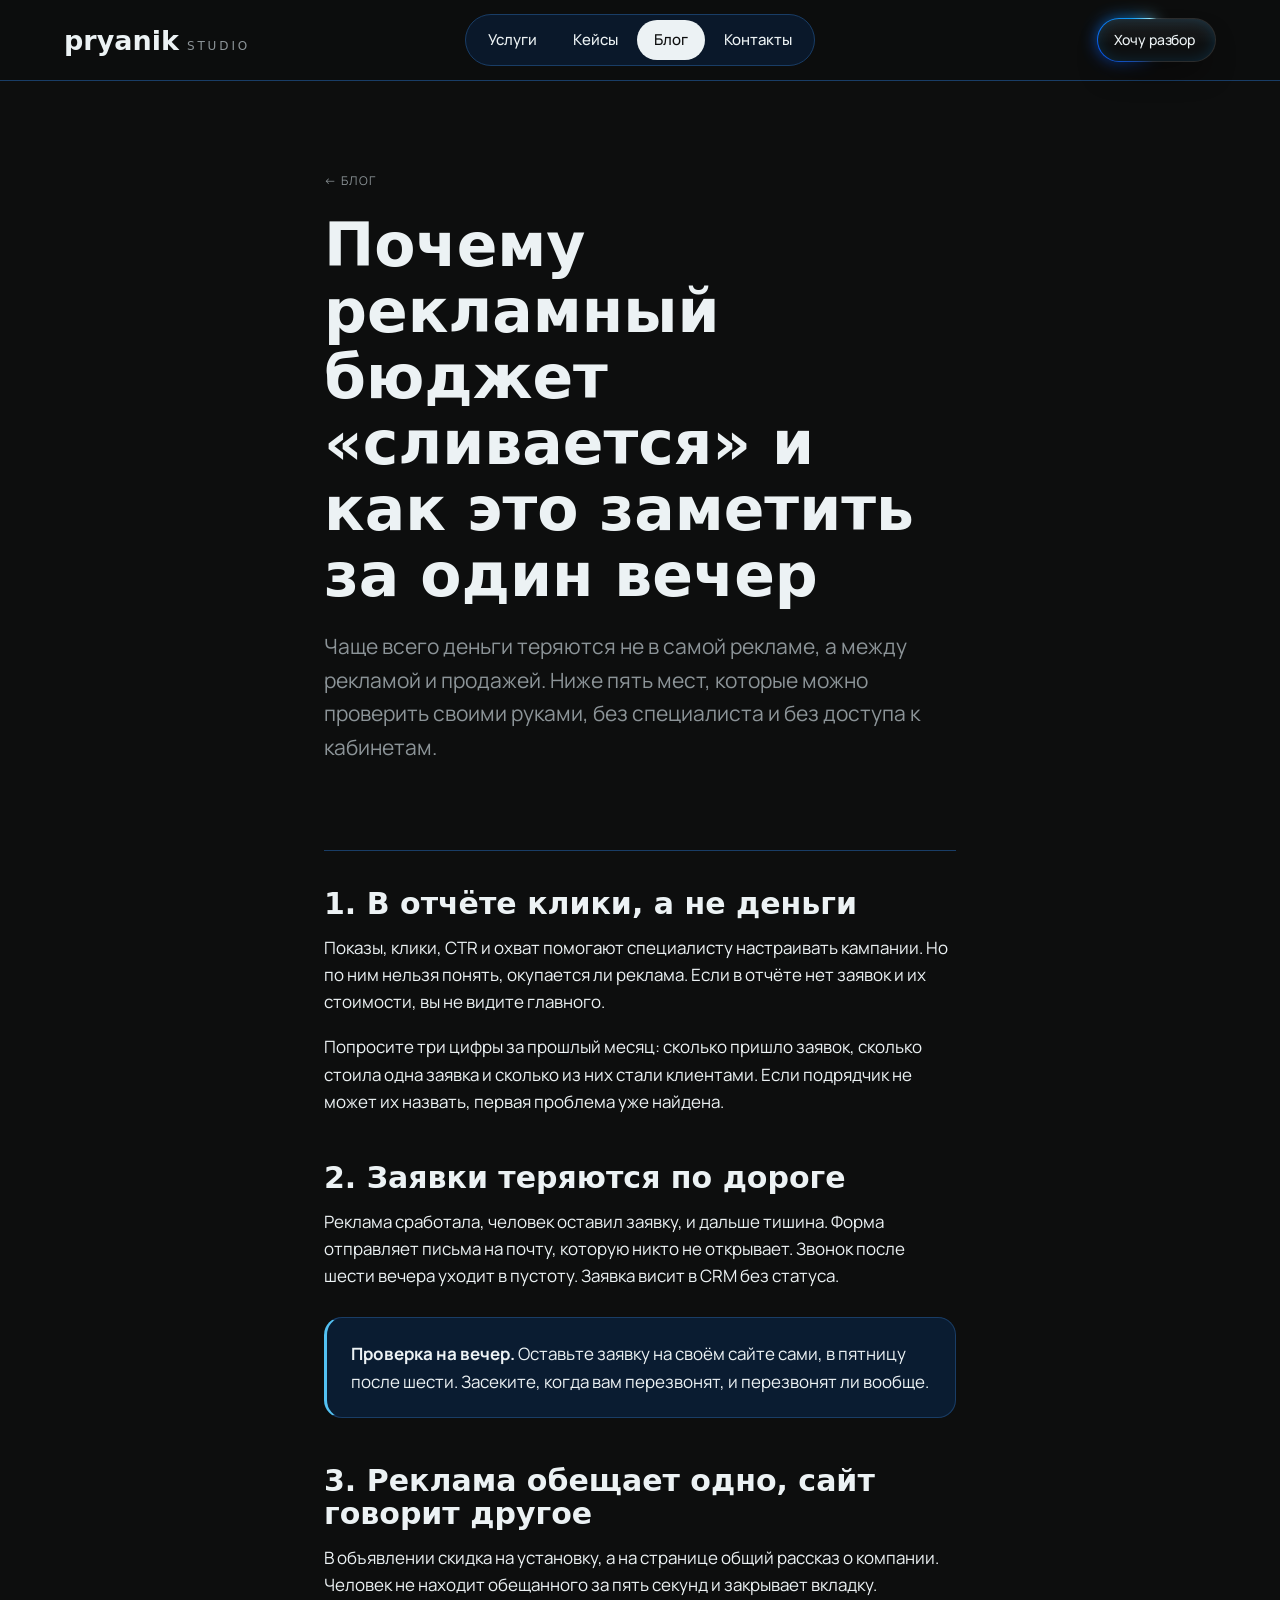
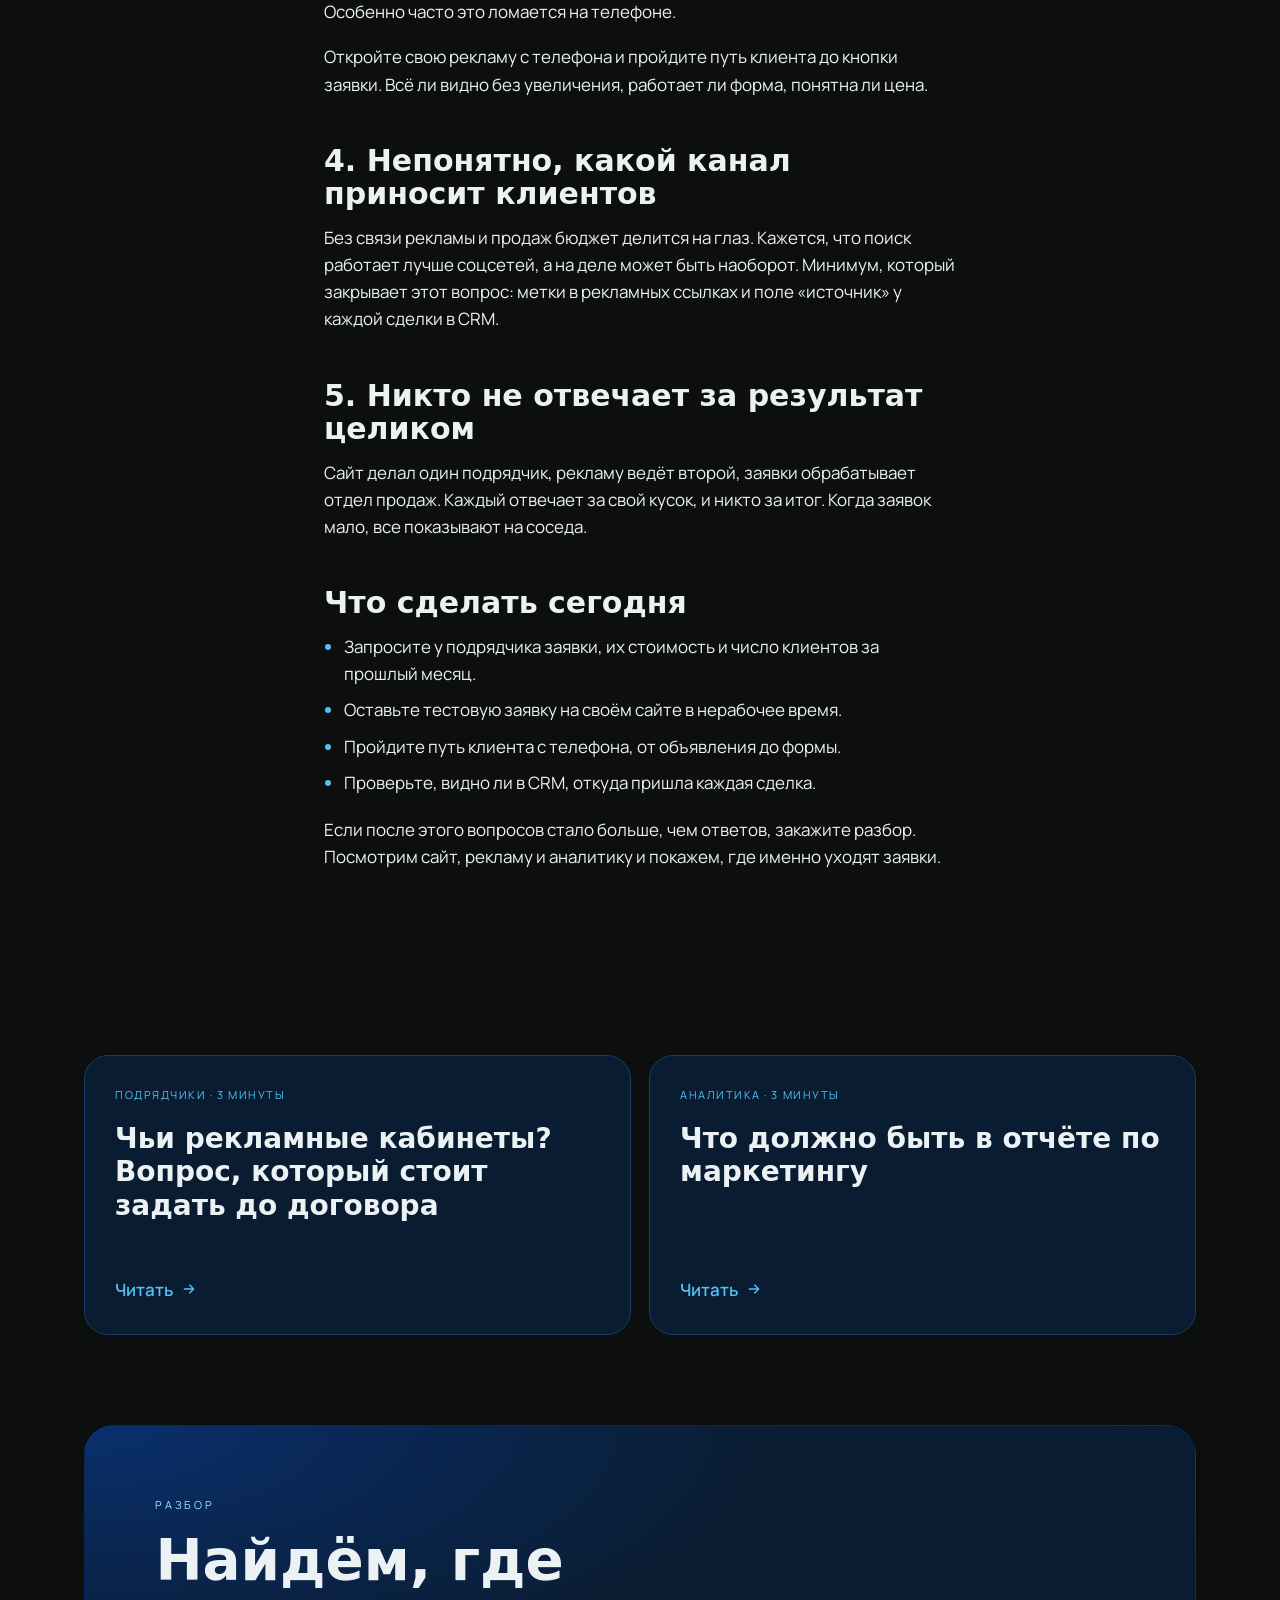
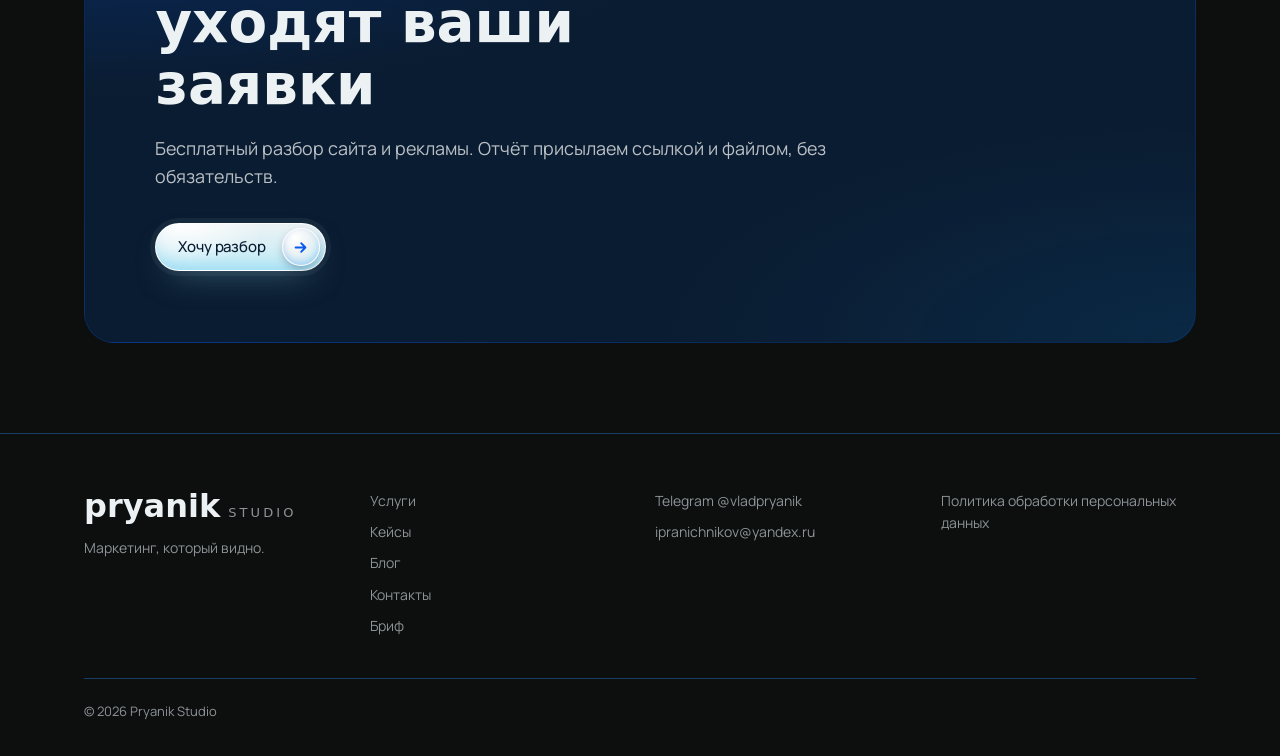
==== commit 492be980: "Run the site on two faces and quiet the case cards The site loaded five families for what two can ca" ====
--- a/pryanik-studio/blog-byudzhet.html
+++ b/pryanik-studio/blog-byudzhet.html
@@ -15,8 +15,8 @@
 <meta property="og:image" content="https://vladpryanik11.github.io/pryanikstudio/assets/hero-ending.jpg">
 <link rel="preconnect" href="https://fonts.googleapis.com">
 <link rel="preconnect" href="https://fonts.gstatic.com" crossorigin>
-<link rel="stylesheet" href="https://fonts.googleapis.com/css2?family=Unbounded:wght@600;700&family=Onest:wght@500;700&family=Manrope:wght@400;500;600;700&family=JetBrains+Mono:wght@400;500&display=swap">
-<link rel="stylesheet" href="assets/site.css?v=0916f">
+<link rel="stylesheet" href="https://fonts.googleapis.com/css2?family=Manrope:wght@400;500;600;700&display=swap">
+<link rel="stylesheet" href="assets/site.css?v=0916g">
 </head>
 <body>
 <a class="skip" href="#main">К содержанию</a>
@@ -107,6 +107,6 @@
   <div class="shell"><p class="foot-bottom">© 2026 Pryanik Studio</p></div>
 </footer>
 
-<script src="assets/site.js?v=0916f"></script>
+<script src="assets/site.js?v=0916g"></script>
 </body>
 </html>
--- a/pryanik-studio/assets/site.css
+++ b/pryanik-studio/assets/site.css
@@ -17,9 +17,8 @@
   --text-secondary:#8C9498;
   --grad-key:linear-gradient(90deg,#0859ED 0%,#0F9BF2 45%,#53C1F2 72%,#9AE6F8 90%,#ECF2F4 100%);
   --glow-panel:radial-gradient(110% 90% at 0% 0%,rgba(8,89,237,.32),transparent 58%),radial-gradient(80% 70% at 100% 100%,rgba(15,155,242,.1),transparent 60%),#0A1C31;
-  --display:"Unbounded",system-ui,sans-serif;
+  --display:"Oswald",system-ui,sans-serif;
   --body:"Manrope",system-ui,sans-serif;
-  --mono:"JetBrains Mono",ui-monospace,monospace;
   --e-out:cubic-bezier(.22,.61,.36,1);
   --e-soft:cubic-bezier(.4,0,.2,1);
   --pad:clamp(20px,5vw,64px);
@@ -34,7 +33,7 @@
 @keyframes page-in{from{opacity:0}to{opacity:1}}
 body.menu-open{overflow:hidden}
 img{max-width:100%;display:block}
-h1,h2,h3{font-family:var(--display);font-weight:600;letter-spacing:-.02em;line-height:1.1;margin:0}
+h1,h2,h3{font-family:var(--display);font-weight:600;letter-spacing:0;line-height:1.1;margin:0}
 p{margin:0}
 a{color:inherit}
 [id]{scroll-margin-top:96px}
@@ -145,13 +144,15 @@
 .site-head{position:fixed;top:0;left:0;right:0;z-index:50;display:flex;align-items:center;gap:20px;padding:14px var(--pad);
   border-bottom:1px solid transparent;transition:background .45s var(--e-out),border-color .45s var(--e-out)}
 .site-head.solid{background:rgba(13,14,14,.78);-webkit-backdrop-filter:saturate(1.4) blur(16px);backdrop-filter:saturate(1.4) blur(16px);border-bottom-color:var(--line)}
-.brand{position:relative;z-index:2;display:flex;align-items:center;min-height:44px;margin-right:auto;text-decoration:none;font-family:var(--display);font-weight:600;font-size:17px;letter-spacing:-.01em}
-/* text wordmark: bold «pryanik» with a quiet spaced «STUDIO» beside it */
+.brand{position:relative;z-index:2;display:flex;align-items:center;min-height:44px;margin-right:auto;text-decoration:none;font-family:var(--display);font-weight:600;font-size:17px;letter-spacing:0}
+/* text wordmark: bold «pryanik» with a quiet spaced «STUDIO» beside it, set in the hero headline's face
+   so the mark and the headline read as one voice and Onest is no longer loaded for two lines of type.
+   Oswald is condensed, so the tight tracking Onest needed would close the letters up: it runs near zero */
 .wordmark{display:inline-flex;align-items:baseline;gap:8px;line-height:1;color:#ECF2F4;transition:opacity .3s var(--e-out)}
-.wm-word{font-family:"Onest",var(--body);font-weight:700;font-size:25px;letter-spacing:-.045em}
-.wm-sub{font-family:"Onest",var(--body);font-weight:500;font-size:12px;letter-spacing:.24em;text-transform:uppercase;color:var(--text-secondary)}
+.wm-word{font-family:var(--display);font-weight:700;font-size:27px;letter-spacing:0}
+.wm-sub{font-family:var(--display);font-weight:500;font-size:12px;letter-spacing:.24em;text-transform:uppercase;color:var(--text-secondary)}
 .brand:hover .wordmark{opacity:.86}
-@media (max-width:560px){.wm-word{font-size:23px}.wm-sub{font-size:11px;letter-spacing:.22em}}
+@media (max-width:560px){.wm-word{font-size:25px}.wm-sub{font-size:11px;letter-spacing:.22em}}
 .menu{display:flex;align-items:center;gap:2px;padding:5px;border-radius:100px;background:rgba(10,28,49,.82);border:1px solid var(--line)}
 .menu a:not(.btn){text-decoration:none;font-weight:500;font-size:15px;color:var(--text-primary);padding:8px 17px;border-radius:100px;transition:background .3s var(--e-out),color .3s var(--e-out)}
 .menu a:not(.btn):hover{background:var(--accent-muted);color:#ECF2F4}
@@ -205,7 +206,7 @@
     opacity:0;visibility:hidden;transform:translateY(-10px);
     transition:opacity .35s var(--e-out),transform .35s var(--e-out),visibility 0s linear .35s}
   .site-head.open .menu{opacity:1;visibility:visible;transform:none;transition:opacity .35s var(--e-out),transform .35s var(--e-out)}
-  .menu a:not(.btn){font-family:var(--display);font-weight:600;font-size:clamp(30px,9vw,44px);letter-spacing:-.02em;padding:8px 0;border-radius:0;background:none}
+  .menu a:not(.btn){font-family:var(--display);font-weight:600;font-size:clamp(30px,9vw,44px);letter-spacing:0;padding:8px 0;border-radius:0;background:none}
   .menu a:not(.btn):hover,.menu a[aria-current="page"],.menu a[aria-current="page"]:hover{background:none;color:var(--accent-text)}
   .menu .menu-cta{display:inline-flex;margin-top:26px}
 }
@@ -213,10 +214,10 @@
 /* type blocks */
 section{position:relative}
 .band{padding-block:clamp(76px,11vh,150px)}
-.kick{font-family:var(--mono);font-size:11px;letter-spacing:.24em;text-transform:uppercase;color:var(--accent-text);margin-bottom:16px}
+.kick{font-family:var(--body);font-size:11px;letter-spacing:.24em;text-transform:uppercase;color:var(--accent-text);margin-bottom:16px}
 .lede{color:var(--text-secondary);max-width:62ch;margin-top:18px;font-size:clamp(16px,1.4vw,19px)}
 h2{font-size:clamp(30px,4.4vw,60px)}
-h3{font-size:clamp(19px,1.9vw,25px);letter-spacing:-.01em}
+h3{font-size:clamp(19px,1.9vw,25px)}
 .act{margin-top:32px;display:flex;flex-wrap:wrap;gap:12px}
 
 .js .rise{opacity:0;transform:translateY(26px);transition:opacity .85s var(--e-out),transform .85s var(--e-out)}
@@ -224,7 +225,7 @@
 
 /* inner page hero */
 .page-hero{padding-top:clamp(132px,21vh,220px);padding-bottom:clamp(36px,6vh,72px)}
-.page-hero h1{font-size:clamp(40px,7vw,96px);font-weight:700;letter-spacing:-.035em;max-width:15ch}
+.page-hero h1{font-size:clamp(40px,7vw,96px);font-weight:700;letter-spacing:0;max-width:15ch}
 .page-hero h1 .ink{color:var(--accent-vivid)}
 .page-hero .lede{margin-top:24px}
 
@@ -248,15 +249,15 @@
   background:radial-gradient(120% 90% at 50% 40%,transparent 45%,rgba(5,7,11,.7) 100%),linear-gradient(180deg,rgba(13,14,14,.55) 0%,transparent 22%,transparent 52%,rgba(13,14,14,.72) 82%,#0D0E0E 100%)}
 .hero-spot .hc-copy{bottom:clamp(48px,9vh,100px)}
 .hc-copy{position:absolute;z-index:3;left:var(--pad);bottom:clamp(44px,8vh,92px);width:min(640px,48%)}
-.hc-title{margin-top:0;font-family:"Oswald",var(--display);font-weight:700;font-size:clamp(56px,6.2vw,104px);line-height:.9;letter-spacing:.004em;text-transform:uppercase;
+.hc-title{margin-top:0;font-family:var(--display);font-weight:700;font-size:clamp(56px,6.2vw,104px);line-height:.9;letter-spacing:.004em;text-transform:uppercase;
   color:transparent;background:linear-gradient(180deg,#FFFFFF 35%,#A7B0B4 100%);-webkit-background-clip:text;background-clip:text;filter:drop-shadow(0 6px 26px rgba(0,0,0,.65))}
 .hc-title span{display:block}
 .hc-sub{margin-top:18px;max-width:36ch;font-size:clamp(15px,1.2vw,18px);line-height:1.55;color:#A7B0B4}
 .hc-copy .hero-act{margin-top:26px}
-/* the hero's call to action speaks in the mono label voice the rest of the site uses for kicks and the
-   ticker, and it sits at the height every other button has: btn-lg is worn here alone and stood 10px taller,
-   with a label larger than the paragraph above it */
-.hero-act .btn{min-height:48px;padding:0 24px;font-family:var(--mono);font-weight:500;font-size:13px;letter-spacing:.14em;text-transform:uppercase}
+/* the hero's call to action stays in the body face, so the hero runs on one text font rather than three.
+   weight and capitals do the separating instead of a different family, and the pill sits at the height every
+   other button has: btn-lg is worn here alone and stood 10px taller, with a label larger than the paragraph */
+.hero-act .btn{min-height:48px;padding:0 24px;font-family:var(--body);font-weight:700;font-size:13px;letter-spacing:.1em;text-transform:uppercase}
 .hc-list{position:absolute;z-index:3;right:var(--pad);bottom:clamp(64px,12vh,140px);width:min(300px,25%);margin:0;padding:0;list-style:none}
 .hc-list li{display:flex;align-items:center;gap:14px;padding:13px 0;border-bottom:1px solid rgba(236,242,244,.12);font-size:15px;line-height:1.3;color:#ECF2F4}
 .hc-list li::before{content:"+";flex:none;display:flex;align-items:center;justify-content:center;width:26px;height:26px;border-radius:50%;border:1px solid rgba(236,242,244,.35);font-size:16px;line-height:1}
@@ -272,7 +273,7 @@
   .hc-title{margin-top:0;font-size:clamp(36px,10.3vw,51px)}
   .hc-sub{margin-top:14px;font-size:14px}
   .hc-copy .hero-act{margin-top:22px}
-  .hero-act .btn{min-height:46px;padding:0 20px;font-size:12px;letter-spacing:.12em}
+  .hero-act .btn{min-height:46px;padding:0 20px;font-size:12px;letter-spacing:.09em}
 }
 
 /* directions line: one quiet marquee between hairlines, its ends dissolve into the dark */
@@ -283,7 +284,7 @@
 .ticker:not(.live) .tk-track{animation-play-state:paused}
 @keyframes tk{to{transform:translateX(-50%)}}
 .tk-g{display:flex;align-items:center;gap:clamp(22px,2.6vw,40px);padding-right:clamp(22px,2.6vw,40px)}
-.tk-g span{font-family:var(--mono);font-weight:500;font-size:clamp(11px,1vw,13px);letter-spacing:.22em;text-transform:uppercase;line-height:1.2;color:rgba(236,242,244,.62);white-space:nowrap}
+.tk-g span{font-family:var(--body);font-weight:500;font-size:clamp(11px,1vw,13px);letter-spacing:.22em;text-transform:uppercase;line-height:1.2;color:rgba(236,242,244,.62);white-space:nowrap}
 .tk-g i{flex:none;width:1px;height:12px;background:rgba(236,242,244,.18)}
 .ticker + .scene{padding-top:clamp(40px,6vh,72px)}
 
@@ -393,45 +394,39 @@
 .cc-shade{position:absolute;left:0;right:0;top:0;bottom:-8%;z-index:1;pointer-events:none;transition:transform .65s cubic-bezier(.22,.61,.36,1)}
 .c-dark .cc-shade{background:linear-gradient(180deg,rgba(13,14,14,.52) 0%,rgba(13,14,14,.14) 14%,rgba(13,14,14,0) 26%,rgba(13,14,14,0) 34%,rgba(13,14,14,.5) 50%,rgba(13,14,14,.88) 68%,rgba(13,14,14,.97) 100%),radial-gradient(130% 95% at 50% 35%,transparent 58%,rgba(0,0,0,.38) 100%)}
 
-.cc-top{position:absolute;z-index:2;left:0;right:0;top:0;display:flex;align-items:flex-start;justify-content:space-between;
-  padding:clamp(14px,1.5vw,19px) clamp(14px,1.5vw,19px) 0 clamp(20px,2.2vw,27px)}
-.cc-tag{display:inline-flex;align-items:center;height:clamp(28px,2.4vw,32px);padding:0 clamp(11px,1vw,14px);border-radius:999px;background:#0859ED;color:#fff;font-family:var(--body);font-size:clamp(12px,1vw,13px);font-weight:600;letter-spacing:.005em;white-space:nowrap;box-shadow:inset 0 1px 0 rgba(255,255,255,.28),0 8px 18px -8px rgba(8,89,237,.85)}
+.cc-top{position:absolute;z-index:2;left:0;right:0;top:0;display:flex;align-items:flex-start;
+  padding:clamp(14px,1.5vw,19px) clamp(20px,2.2vw,27px) 0}
+/* the niche reads as a label laid on the photo, not as a pill: the shadow carries it over light frames */
+.cc-tag{display:inline-flex;align-items:center;height:clamp(28px,2.4vw,32px);color:#fff;font-family:var(--body);font-size:clamp(11px,.95vw,12px);font-weight:600;letter-spacing:.14em;text-transform:uppercase;white-space:nowrap;text-shadow:0 1px 10px rgba(5,7,11,.85),0 0 22px rgba(5,7,11,.65)}
 /* the top tile uses the same glass as the card's CTA pill: translucent fill, one light rim, a top highlight,
    a faint curved reflection and a soft blue halo; its corner is concentric with the card corner */
-.cc-go{position:relative;display:flex;align-items:center;justify-content:center;width:clamp(40px,3.5vw,48px);aspect-ratio:1;overflow:hidden;
-  border-radius:clamp(12px,1.1vw,14px);-webkit-backdrop-filter:blur(10px) saturate(1.3);backdrop-filter:blur(10px) saturate(1.3);
-  transition:transform .6s cubic-bezier(.22,.61,.36,1),box-shadow .6s cubic-bezier(.22,.61,.36,1),background-color .6s cubic-bezier(.22,.61,.36,1)}
-.cc-go::before{content:"";position:absolute;inset:0;border-radius:inherit;pointer-events:none;
-  background:linear-gradient(180deg,rgba(255,255,255,.22),rgba(255,255,255,0) 45%),radial-gradient(160% 100% at 110% 135%,transparent 55%,rgba(255,255,255,.16) 57%,transparent 61%)}
-.cc-go svg{position:relative;z-index:1;width:46%;height:46%}
-.cc-go svg path,.cc-cta-a svg path{stroke-width:2.5}
-.c-dark .cc-go{color:#ECF2F4;background-color:rgba(236,242,244,.16);border:1px solid rgba(236,242,244,.5);
-  box-shadow:inset 0 1px 0 rgba(255,255,255,.25),0 8px 18px -12px rgba(0,0,0,.6)}
-
-.cc-body{position:absolute;z-index:2;left:clamp(20px,2.2vw,27px);right:clamp(20px,2.2vw,27px);bottom:calc(clamp(16px,1.6vw,22px) + clamp(44px,3.8vw,52px) + clamp(12px,1.2vw,16px));
+
+.cc-body{position:absolute;z-index:2;left:clamp(20px,2.2vw,27px);right:clamp(20px,2.2vw,27px);bottom:calc(clamp(16px,1.6vw,22px) + clamp(34px,2.9vw,40px) + clamp(12px,1.2vw,16px));
   display:grid;gap:5px}
-.cc-num{font-family:var(--display);font-weight:700;font-size:clamp(38px,3.7vw,50px);color:#fff;text-shadow:0 2px 18px rgba(0,0,0,.5);line-height:1;letter-spacing:-.045em;white-space:nowrap}
+.cc-num{font-family:var(--display);font-weight:700;font-size:clamp(38px,3.7vw,50px);color:#fff;text-shadow:0 2px 18px rgba(0,0,0,.5);line-height:1;letter-spacing:0;white-space:nowrap}
 .cc-unit{color:#fff;font-size:clamp(14px,1.2vw,16px);font-weight:600;line-height:1.25;letter-spacing:-.012em}
 .cc-name{font-size:clamp(13px,1.05vw,14.5px);line-height:1.3;letter-spacing:-.005em}
 .c-dark{color:#ECF2F4}
 .c-dark .cc-name{color:rgba(236,242,244,.74)}
 
-.cc-cta{position:absolute;z-index:2;left:clamp(14px,1.7vw,22px);bottom:clamp(16px,1.6vw,22px);width:max-content;height:clamp(44px,3.8vw,52px);
-  display:flex;align-items:center;gap:clamp(12px,1.2vw,16px);padding:0 5px 0 clamp(16px,1.6vw,20px);border-radius:999px;
-  font-size:clamp(14px,1.2vw,16px);font-weight:500;letter-spacing:-.015em;transition:background .45s var(--e-out),border-color .45s var(--e-out)}
-.c-dark .cc-cta{color:#0D0E0E;font-weight:600;background:#ECF2F4;border:1px solid #fff;box-shadow:0 14px 30px -14px rgba(0,0,0,.9)}
-.cc-cta-a{flex:none;display:flex;align-items:center;justify-content:center;height:calc(100% - 10px);aspect-ratio:1;border-radius:50%;color:#0859ED;
-  background:rgba(236,242,244,.72);border:1px solid rgba(255,255,255,.85)}
-.c-dark .cc-cta-a{background:#0859ED;color:#fff;border-color:rgba(255,255,255,.25);box-shadow:0 6px 14px -6px rgba(8,89,237,.8)}
-.cc-cta-a svg{width:44%;height:44%;transition:transform .6s cubic-bezier(.22,.61,.36,1)}
+/* the pill is cut to its label now that the arrow disc is gone: it used to be sized around a 40px circle */
+.cc-cta{position:absolute;z-index:2;left:clamp(14px,1.7vw,22px);bottom:clamp(16px,1.6vw,22px);width:max-content;height:clamp(34px,2.9vw,40px);
+  display:flex;align-items:center;padding:0 clamp(12px,1.2vw,15px);border-radius:999px;
+  font-size:clamp(13px,1.1vw,15px);font-weight:500;letter-spacing:-.01em;transition:background .45s var(--e-out),border-color .45s var(--e-out)}
+/* frosted glass instead of a solid chip: the photo shows through, blurred, so the button stops being the
+   brightest thing on the card. the gradient runs on a smoothstep curve, not a straight line, or its two ends
+   announce themselves as edges. the dark floor is deep enough that white stays readable over a bright photo */
+.c-dark .cc-cta{color:#fff;font-weight:600;text-shadow:0 1px 8px rgba(5,7,11,.6);
+  background:linear-gradient(180deg,rgba(13,14,14,.400) 0%,rgba(13,14,14,.421) 15%,rgba(13,14,14,.473) 30%,
+    rgba(13,14,14,.570) 50%,rgba(13,14,14,.667) 70%,rgba(13,14,14,.719) 85%,rgba(13,14,14,.740) 100%);
+  border:1px solid rgba(255,255,255,.28);
+  -webkit-backdrop-filter:blur(14px) saturate(1.25);backdrop-filter:blur(14px) saturate(1.25);
+  box-shadow:inset 0 1px 0 rgba(255,255,255,.24),0 10px 24px -14px rgba(0,0,0,.85)}
 
 @media (hover:hover){
   .ccard.is-active:hover .cc-photo{transform:scale(1.035)}
   .ccard.is-active:hover .cc-shade{transform:translateY(-5%)}
-  .ccard.is-active:hover .cc-go{transform:translate(2px,-2px)}
-  .c-dark.is-active:hover .cc-go{background-color:rgba(236,242,244,.24);box-shadow:inset 0 1px 0 rgba(255,255,255,.3),0 10px 22px -12px rgba(0,0,0,.65)}
-  .ccard.is-active:hover .cc-cta-a svg{transform:translateX(3px)}
-  .c-dark.is-active:hover .cc-cta{background:#fff}
+  .c-dark.is-active:hover .cc-cta{border-color:rgba(255,255,255,.46);box-shadow:inset 0 1px 0 rgba(255,255,255,.4),0 12px 26px -14px rgba(0,0,0,.9)}
 }
 
 @media (max-width:720px){
@@ -462,10 +457,10 @@
 .sp-card.dcard{padding:clamp(22px,2.2vw,30px);isolation:isolate}
 .dcard > img{position:absolute;inset:0;z-index:-2;width:100%;height:100%;object-fit:cover;object-position:50% 40%}
 .dc-shade{position:absolute;inset:0;z-index:-1;background:linear-gradient(180deg,rgba(10,28,49,.62) 0%,rgba(10,28,49,.5) 45%,rgba(10,28,49,.9) 100%)}
-.dc-ghost{position:absolute;right:-8px;bottom:-44px;z-index:-1;font-family:var(--display);font-weight:700;font-size:clamp(150px,15vw,220px);line-height:1;letter-spacing:-.06em;opacity:.1;pointer-events:none}
-.dc-top{display:flex;justify-content:space-between;gap:10px;font-family:var(--mono);font-size:11px;letter-spacing:.14em;text-transform:uppercase;opacity:.84}
+.dc-ghost{position:absolute;right:-8px;bottom:-44px;z-index:-1;font-family:var(--display);font-weight:700;font-size:clamp(150px,15vw,220px);line-height:1;letter-spacing:0;opacity:.1;pointer-events:none}
+.dc-top{display:flex;justify-content:space-between;gap:10px;font-family:var(--body);font-size:11px;letter-spacing:.14em;text-transform:uppercase;opacity:.84}
 .sp-card .dc-title{color:inherit}
-.dc-title{margin-top:18px;font-family:var(--display);font-weight:700;font-size:clamp(26px,2.5vw,36px);line-height:1.08;letter-spacing:-.03em}
+.dc-title{margin-top:18px;font-family:var(--display);font-weight:700;font-size:clamp(26px,2.5vw,36px);line-height:1.08;letter-spacing:0}
 .dc-sum{margin-top:12px;max-width:26ch;font-size:15px;line-height:1.45;opacity:.86}
 .dc-foot{margin-top:auto;padding-top:20px}
 /* direction card button: the same glass capsule, the inline arrow svg becomes the glass circle */
@@ -499,14 +494,14 @@
 .dp-block{padding-top:clamp(20px,4vh,48px)}
 .dp-head{display:flex;align-items:baseline;justify-content:space-between;gap:16px;padding-bottom:18px;border-bottom:1px solid var(--line)}
 .dp-head h2{font-size:clamp(26px,3vw,40px)}
-.dp-count{flex:none;font-family:var(--mono);font-size:12px;letter-spacing:.14em;text-transform:uppercase;color:var(--accent-text)}
+.dp-count{flex:none;font-family:var(--body);font-size:12px;letter-spacing:.14em;text-transform:uppercase;color:var(--accent-text)}
 .svc-grid{display:grid;grid-template-columns:repeat(2,minmax(0,1fr));gap:16px;margin-top:24px}
 .svc-grid.one{grid-template-columns:minmax(0,1fr)}
 @media (max-width:760px){.svc-grid{grid-template-columns:minmax(0,1fr)}}
 .svc-card{position:relative;display:flex;flex-direction:column;gap:12px;min-height:210px;padding:clamp(22px,2.4vw,32px);border-radius:26px;background:var(--panel);border:1px solid var(--line);
   transition:transform .5s var(--e-out),border-color .5s var(--e-out),box-shadow .5s var(--e-out)}
 .svc-card:hover{transform:translateY(-4px);border-color:var(--line-strong);box-shadow:0 30px 60px -36px rgba(8,89,237,.45)}
-.svc-card .no{font-family:var(--mono);font-size:12px;color:var(--accent-text)}
+.svc-card .no{font-family:var(--body);font-size:12px;color:var(--accent-text)}
 .svc-card h3{margin-top:auto;font-size:clamp(22px,2.2vw,30px);line-height:1.15}
 .svc-card p{max-width:46ch;font-size:16px;color:var(--text-secondary)}
 .svc-card::after{content:"";position:absolute;right:26px;top:26px;width:10px;height:10px;border-radius:3px;background:var(--accent-text);box-shadow:0 0 12px rgba(8,89,237,.7)}
@@ -515,14 +510,14 @@
 .inc-card{position:relative;display:grid;gap:8px;padding:clamp(22px,2.4vw,30px) 76px clamp(22px,2.4vw,30px) clamp(22px,2.4vw,30px);border-radius:24px;background:var(--glow-panel);border:1px solid rgba(8,89,237,.18);color:#ECF2F4;text-decoration:none;
   transition:transform .5s var(--e-out),background .5s var(--e-out)}
 .inc-card:hover{transform:translateY(-4px);background:var(--accent)}
-.inc-card .no{font-family:var(--mono);font-size:12px;color:var(--lime)}
-.inc-name{font-family:var(--display);font-weight:700;font-size:clamp(22px,2.2vw,28px);letter-spacing:-.02em}
+.inc-card .no{font-family:var(--body);font-size:12px;color:var(--lime)}
+.inc-name{font-family:var(--display);font-weight:700;font-size:clamp(22px,2.2vw,28px);letter-spacing:0}
 .inc-sum{font-size:15px;color:rgba(255,255,255,.76)}
 .inc-go{position:absolute;right:24px;top:50%;width:44px;height:44px;margin-top:-22px;border-radius:50%;border:1px solid rgba(255,255,255,.5);display:flex;align-items:center;justify-content:center;transition:transform .5s var(--e-out)}
 .inc-go svg{width:18px;height:18px}
 .inc-card:hover .inc-go{transform:rotate(-45deg)}
 .dp-other{display:flex;flex-wrap:wrap;align-items:center;gap:12px 18px;padding-top:8px}
-.dp-other-k{font-family:var(--mono);font-size:11px;letter-spacing:.16em;text-transform:uppercase;color:var(--text-secondary)}
+.dp-other-k{font-family:var(--body);font-size:11px;letter-spacing:.16em;text-transform:uppercase;color:var(--text-secondary)}
 .dp-other .jump{margin-top:0}
 
 /* phone action bar: a compact floating pill with a neon comet running round its edge */
@@ -555,7 +550,7 @@
 /* directions list */
 .dirs{margin-top:48px;border-top:1px solid var(--line)}
 .dir{display:grid;grid-template-columns:56px minmax(0,1fr) minmax(0,1.25fr) 48px;gap:24px;align-items:center;padding:30px 0;border-bottom:1px solid var(--line);text-decoration:none;color:inherit}
-.dir .n{font-family:var(--mono);font-size:13px;color:var(--text-secondary)}
+.dir .n{font-family:var(--body);font-size:13px;color:var(--text-secondary)}
 .dir h3{font-size:clamp(22px,2.6vw,34px);transition:color .35s var(--e-out),transform .5s var(--e-out)}
 .dir p{color:var(--text-secondary);font-size:16px}
 .dir .arr{justify-self:end;width:48px;height:48px;border-radius:50%;border:1px solid var(--line-strong);display:flex;align-items:center;justify-content:center;
@@ -573,8 +568,8 @@
 .nums{margin-top:48px;display:grid;grid-template-columns:repeat(auto-fit,minmax(min(268px,100%),1fr));gap:1px;background:var(--line);border:1px solid var(--line);border-radius:22px;overflow:hidden}
 .num{background:var(--canvas);padding:34px 28px;transition:background .4s var(--e-out)}
 .num:hover{background:var(--panel)}
-.num .v{font-family:var(--display);font-weight:700;font-size:clamp(38px,4.6vw,58px);line-height:1;letter-spacing:-.03em}
-.num .u{font-family:var(--mono);font-size:12px;letter-spacing:.16em;text-transform:uppercase;color:var(--accent-text);margin-top:12px}
+.num .v{font-family:var(--display);font-weight:700;font-size:clamp(38px,4.6vw,58px);line-height:1;letter-spacing:0}
+.num .u{font-family:var(--body);font-size:12px;letter-spacing:.16em;text-transform:uppercase;color:var(--accent-text);margin-top:12px}
 .num .d{color:var(--text-secondary);font-size:15px;margin-top:12px;max-width:34ch}
 .num .mark{display:block;width:52px;height:6px;margin-top:18px}
 .after{margin-top:26px}
@@ -587,7 +582,7 @@
 .svc{margin-top:40px;display:grid;grid-template-columns:minmax(0,1fr);gap:1px;background:var(--line);border-block:1px solid var(--line)}
 .grp{background:var(--canvas);padding:40px 0}
 .grp-head{display:flex;align-items:baseline;gap:16px;margin-bottom:26px}
-.grp-head .no{font-family:var(--mono);font-size:13px;color:var(--text-secondary)}
+.grp-head .no{font-family:var(--body);font-size:13px;color:var(--text-secondary)}
 .grp-head h2{font-size:clamp(24px,3vw,38px)}
 .grp-list{display:grid;grid-template-columns:repeat(auto-fit,minmax(min(272px,100%),1fr));gap:28px}
 .svc-item .n{font-family:var(--display);font-weight:600;font-size:18px;display:flex;align-items:baseline;gap:10px;line-height:1.3}
@@ -599,7 +594,7 @@
 .q{border-bottom:1px solid var(--line)}
 .q h3{font-size:inherit}
 .q button{width:100%;background:none;border:0;padding:26px 48px 26px 0;text-align:left;cursor:pointer;position:relative;
-  font-family:var(--display);font-weight:600;font-size:clamp(17px,1.8vw,21px);color:var(--text-primary);letter-spacing:-.01em;line-height:1.3}
+  font-family:var(--display);font-weight:600;font-size:clamp(17px,1.8vw,21px);color:var(--text-primary);letter-spacing:0;line-height:1.3}
 .q button::after{content:"";position:absolute;right:8px;top:50%;width:12px;height:12px;border-right:2px solid var(--accent-text);border-bottom:2px solid var(--accent-text);
   transform:translateY(-70%) rotate(45deg);transition:transform .45s var(--e-out)}
 .q[data-open="true"] button::after{transform:translateY(-30%) rotate(-135deg)}
@@ -620,14 +615,14 @@
   transition:background .3s var(--e-out),color .3s var(--e-out),border-color .3s var(--e-out)}
 .chip:hover{border-color:var(--text-primary)}
 .chip[aria-pressed="true"]{background:#ECF2F4;border-color:#ECF2F4;color:var(--ink)}
-.chip .c{font-family:var(--mono);font-size:11px;opacity:.6;margin-left:6px}
+.chip .c{font-family:var(--body);font-size:11px;opacity:.6;margin-left:6px}
 @media (pointer:coarse){.chip{min-height:44px}}
 .cases{margin-top:26px;display:grid;grid-template-columns:repeat(auto-fill,minmax(min(290px,100%),1fr));gap:16px}
 .case{background:var(--panel);border:1px solid var(--line);border-radius:22px;padding:26px;display:flex;flex-direction:column;
   transition:transform .5s var(--e-out),border-color .5s var(--e-out)}
 .case:hover{transform:translateY(-4px);border-color:var(--line-strong)}
-.case .tag{font-family:var(--mono);font-size:11px;letter-spacing:.14em;text-transform:uppercase;color:var(--accent-text)}
-.case .big{font-family:var(--display);font-weight:700;font-size:clamp(32px,3.4vw,44px);letter-spacing:-.03em;line-height:1;margin-top:18px}
+.case .tag{font-family:var(--body);font-size:11px;letter-spacing:.14em;text-transform:uppercase;color:var(--accent-text)}
+.case .big{font-family:var(--display);font-weight:700;font-size:clamp(32px,3.4vw,44px);letter-spacing:0;line-height:1;margin-top:18px}
 .case .unit{color:var(--text-secondary);font-size:14px;margin-top:6px}
 .case h3{font-size:18px;line-height:1.3;margin-top:20px}
 .case .how{color:var(--text-secondary);font-size:14px;margin-top:auto;padding-top:14px}
@@ -641,16 +636,16 @@
   border-radius:30px;overflow:hidden;text-decoration:none;color:var(--text-primary);background:var(--panel);border:1px solid var(--line);
   transition:transform .6s var(--e-out),box-shadow .6s var(--e-out)}
 .dircard:hover{transform:translateY(-6px);box-shadow:0 30px 70px -34px rgba(8,89,237,.5)}
-.dircard .top{display:flex;justify-content:space-between;align-items:baseline;gap:12px;font-family:var(--mono);font-size:12px;letter-spacing:.16em;text-transform:uppercase;opacity:.8}
-.dircard h2{font-size:clamp(30px,3.6vw,50px);letter-spacing:-.03em;margin-top:18px}
+.dircard .top{display:flex;justify-content:space-between;align-items:baseline;gap:12px;font-family:var(--body);font-size:12px;letter-spacing:.16em;text-transform:uppercase;opacity:.8}
+.dircard h2{font-size:clamp(30px,3.6vw,50px);letter-spacing:0;margin-top:18px}
 .dircard .sum{margin-top:12px;font-size:16px;max-width:36ch;opacity:.8}
 .dircard .foot{margin-top:auto;padding-top:28px;display:flex;align-items:flex-end;justify-content:space-between;gap:18px}
-.dircard .big{font-family:var(--display);font-weight:700;font-size:clamp(34px,4vw,56px);line-height:1;letter-spacing:-.03em}
+.dircard .big{font-family:var(--display);font-weight:700;font-size:clamp(34px,4vw,56px);line-height:1;letter-spacing:0}
 .dircard .bigsub{font-size:14px;margin-top:8px;opacity:.8}
 .dircard .go{flex:none;width:54px;height:54px;border-radius:50%;border:1px solid currentColor;display:flex;align-items:center;justify-content:center;transition:transform .5s var(--e-out)}
 .dircard .go svg{width:20px;height:20px}
 .dircard:hover .go{transform:rotate(90deg)}
-.dircard .ghost{position:absolute;right:-8px;bottom:-44px;z-index:-1;pointer-events:none;font-family:var(--display);font-weight:700;font-size:clamp(150px,19vw,250px);line-height:1;letter-spacing:-.06em;opacity:.08}
+.dircard .ghost{position:absolute;right:-8px;bottom:-44px;z-index:-1;pointer-events:none;font-family:var(--display);font-weight:700;font-size:clamp(150px,19vw,250px);line-height:1;letter-spacing:0;opacity:.08}
 .dircard.dark{background:var(--glow-panel);border-color:rgba(8,89,237,.2);color:#ECF2F4}
 .dircard.blue{background:var(--accent);border-color:var(--accent);color:#ECF2F4}
 .dircard.photo{background:#0A1C31;border-color:#0A1C31;color:#ECF2F4}
@@ -662,11 +657,11 @@
 
 .dsec{padding-top:clamp(80px,11vh,140px)}
 .dsec-head{display:grid;grid-template-columns:minmax(0,1fr) auto;gap:24px;align-items:end;padding-bottom:28px;border-bottom:1px solid var(--line)}
-.dsec-head .no{font-family:var(--mono);font-size:13px;color:var(--accent-text)}
+.dsec-head .no{font-family:var(--body);font-size:13px;color:var(--accent-text)}
 .dsec-head h2{font-size:clamp(32px,4.6vw,64px);margin-top:8px}
 .dsec-head .lede{margin-top:14px}
-.dsec-head .cnt{font-family:var(--display);font-weight:700;font-size:clamp(44px,5.4vw,76px);line-height:1;letter-spacing:-.03em;color:var(--accent-text);text-align:right}
-.dsec-head .cnt small{display:block;font-family:var(--mono);font-weight:400;font-size:12px;letter-spacing:.14em;text-transform:uppercase;color:var(--text-secondary);margin-top:8px}
+.dsec-head .cnt{font-family:var(--display);font-weight:700;font-size:clamp(44px,5.4vw,76px);line-height:1;letter-spacing:0;color:var(--accent-text);text-align:right}
+.dsec-head .cnt small{display:block;font-family:var(--body);font-weight:400;font-size:12px;letter-spacing:.14em;text-transform:uppercase;color:var(--text-secondary);margin-top:8px}
 .dsec-head .link{margin-top:16px}
 @media (max-width:640px){.dsec-head{grid-template-columns:minmax(0,1fr)}.dsec-head .cnt{text-align:left}}
 .dsec .filters{margin-top:26px}
@@ -674,11 +669,11 @@
 .vfeat{margin-top:28px;display:grid;grid-template-columns:minmax(0,1.5fr) minmax(0,1fr);gap:clamp(18px,3vw,40px);align-items:center;background:var(--glow-panel);border:1px solid rgba(8,89,237,.2);color:#ECF2F4;border-radius:30px;padding:clamp(12px,1.6vw,20px)}
 .vfeat video{display:block;width:100%;aspect-ratio:16/9;object-fit:cover;border-radius:20px;background:#000}
 .vfeat .txt{padding:clamp(10px,2vw,26px)}
-.vfeat .tag{font-family:var(--mono);font-size:11px;letter-spacing:.14em;text-transform:uppercase;color:var(--accent-light)}
+.vfeat .tag{font-family:var(--body);font-size:11px;letter-spacing:.14em;text-transform:uppercase;color:var(--accent-light)}
 .vfeat h3{font-size:clamp(22px,2.4vw,32px);margin-top:12px}
 .vfeat p{color:rgba(255,255,255,.76);margin-top:12px;font-size:15px}
 .vfeat ul{list-style:none;margin:18px 0 0;padding:0;display:grid;gap:8px}
-.vfeat li{font-family:var(--mono);font-size:12px;letter-spacing:.12em;text-transform:uppercase;color:rgba(255,255,255,.86)}
+.vfeat li{font-family:var(--body);font-size:12px;letter-spacing:.12em;text-transform:uppercase;color:rgba(255,255,255,.86)}
 .vfeat li::before{content:"";display:inline-block;width:6px;height:6px;border-radius:2px;background:var(--accent-light);margin-right:10px;transform:translateY(-2px)}
 @media (max-width:820px){.vfeat{grid-template-columns:minmax(0,1fr)}}
 
@@ -687,7 +682,7 @@
 .post{display:flex;flex-direction:column;text-decoration:none;color:inherit;background:var(--panel);border:1px solid var(--line);border-radius:24px;padding:30px;min-height:280px;
   transition:transform .5s var(--e-out),border-color .5s var(--e-out)}
 .post:hover{transform:translateY(-4px);border-color:var(--line-strong)}
-.post .meta{font-family:var(--mono);font-size:11px;letter-spacing:.14em;text-transform:uppercase;color:var(--accent-text)}
+.post .meta{font-family:var(--body);font-size:11px;letter-spacing:.14em;text-transform:uppercase;color:var(--accent-text)}
 .post h2,.post h3{font-size:clamp(21px,2.2vw,28px);margin-top:18px;line-height:1.2}
 .post p{color:var(--text-secondary);font-size:15px;margin-top:14px}
 .post .more{margin-top:auto;padding-top:22px}
@@ -700,12 +695,12 @@
 
 /* article */
 .article{max-width:760px;margin:0 auto;padding-inline:var(--pad);padding-top:clamp(124px,19vh,200px)}
-.crumb{font-family:var(--mono);font-size:12px;letter-spacing:.12em;text-transform:uppercase}
+.crumb{font-family:var(--body);font-size:12px;letter-spacing:.12em;text-transform:uppercase}
 .crumb a{text-decoration:none;color:var(--text-secondary)}
 .crumb a:hover{color:var(--accent-text)}
-.article h1{font-size:clamp(32px,5vw,60px);letter-spacing:-.03em;margin-top:22px}
+.article h1{font-size:clamp(32px,5vw,60px);letter-spacing:0;margin-top:22px}
 .article .intro{font-size:clamp(18px,1.7vw,21px);color:var(--text-secondary);margin-top:22px;max-width:60ch}
-.article .meta{font-family:var(--mono);font-size:12px;letter-spacing:.12em;text-transform:uppercase;color:var(--accent-text);margin-top:22px}
+.article .meta{font-family:var(--body);font-size:12px;letter-spacing:.12em;text-transform:uppercase;color:var(--accent-text);margin-top:22px}
 .prose{margin-top:44px;padding-top:36px;border-top:1px solid var(--line)}
 .prose h2{font-size:clamp(22px,2.4vw,30px);margin:46px 0 14px}
 .prose h2:first-child{margin-top:0}
@@ -726,7 +721,7 @@
 .card.dark h2{font-size:clamp(26px,3.2vw,40px);max-width:16ch}
 .card.dark .lede{color:rgba(255,255,255,.72)}
 form{display:grid;gap:14px;margin-top:30px}
-label{font-family:var(--mono);font-size:11px;letter-spacing:.16em;text-transform:uppercase;color:rgba(255,255,255,.66);display:block;margin-bottom:7px}
+label{font-family:var(--body);font-size:11px;letter-spacing:.16em;text-transform:uppercase;color:rgba(255,255,255,.66);display:block;margin-bottom:7px}
 input{width:100%;background:rgba(255,255,255,.07);border:1px solid rgba(255,255,255,.26);border-radius:12px;padding:14px 16px;color:#ECF2F4;font-family:var(--body);font-size:16px;
   transition:border-color .3s var(--e-out),background .3s var(--e-out)}
 input::placeholder{color:rgba(255,255,255,.4)}
@@ -740,16 +735,16 @@
 .person{display:flex;flex-wrap:wrap;align-items:center;gap:18px}
 .person > div{min-width:0}
 .person img{width:88px;height:88px;border-radius:24px;object-fit:cover;object-position:58% 28%;flex:none}
-.person .role{font-family:var(--mono);font-size:11px;letter-spacing:.16em;text-transform:uppercase;color:var(--accent-text);margin-top:6px}
+.person .role{font-family:var(--body);font-size:11px;letter-spacing:.16em;text-transform:uppercase;color:var(--accent-text);margin-top:6px}
 .person h2{font-size:22px}
 .channels{margin-top:26px;display:grid;gap:10px}
 .channels a{display:flex;align-items:center;justify-content:space-between;gap:14px;text-decoration:none;border:1px solid var(--line);border-radius:14px;padding:15px 18px;background:var(--canvas);
   transition:border-color .3s var(--e-out),transform .35s var(--e-out)}
 .channels a:hover{border-color:var(--accent-text);transform:translateX(3px)}
-.channels .k{font-family:var(--mono);font-size:11px;letter-spacing:.14em;text-transform:uppercase;color:var(--text-secondary)}
+.channels .k{font-family:var(--body);font-size:11px;letter-spacing:.14em;text-transform:uppercase;color:var(--text-secondary)}
 .channels .v{font-weight:600;overflow-wrap:anywhere}
 .next{margin-top:clamp(56px,8vh,100px);display:grid;grid-template-columns:repeat(auto-fit,minmax(min(220px,100%),1fr));gap:30px}
-.next .no{font-family:var(--mono);font-size:13px;color:var(--accent-text)}
+.next .no{font-family:var(--body);font-size:13px;color:var(--accent-text)}
 .next h3{font-size:19px;margin-top:10px}
 .next p{color:var(--text-secondary);font-size:15px;margin-top:8px}
 .policy{margin-top:clamp(56px,8vh,100px);padding-top:30px;border-top:1px solid var(--line);max-width:760px}
@@ -765,9 +760,9 @@
 .rail button{position:relative;z-index:1;display:flex;align-items:center;gap:16px;width:100%;background:none;border:0;padding:6px 0;text-align:left;cursor:pointer;color:var(--text-primary);font:inherit}
 .rail button:disabled{cursor:default;color:var(--text-secondary)}
 .rail .no{flex:none;width:56px;height:56px;border-radius:50%;background:var(--canvas);border:1px solid var(--line-strong);display:flex;align-items:center;justify-content:center;
-  font-family:var(--mono);font-size:14px;color:var(--text-secondary);transition:background .45s var(--e-out),border-color .45s var(--e-out),color .45s var(--e-out)}
-.rail b{display:block;font-family:var(--display);font-weight:600;font-size:17px;letter-spacing:-.01em;line-height:1.25;transition:color .3s var(--e-out)}
-.rail small{display:block;font-family:var(--mono);font-size:11px;letter-spacing:.14em;text-transform:uppercase;color:var(--text-secondary);margin-top:5px}
+  font-family:var(--body);font-size:14px;color:var(--text-secondary);transition:background .45s var(--e-out),border-color .45s var(--e-out),color .45s var(--e-out)}
+.rail b{display:block;font-family:var(--display);font-weight:600;font-size:17px;letter-spacing:0;line-height:1.25;transition:color .3s var(--e-out)}
+.rail small{display:block;font-family:var(--body);font-size:11px;letter-spacing:.14em;text-transform:uppercase;color:var(--text-secondary);margin-top:5px}
 .rail button:not(:disabled):not([aria-current]):hover b{color:var(--accent-text)}
 .rail .done .no{border-color:var(--accent-text);color:var(--accent-text)}
 .rail .done:disabled{color:var(--text-primary)}
@@ -799,7 +794,7 @@
 .brief legend{padding:0}
 .brief .bl{display:block;font-family:var(--body);font-weight:600;font-size:16px;letter-spacing:0;text-transform:none;line-height:1.4;color:var(--text-primary);margin-bottom:10px}
 .nw{white-space:nowrap}
-.opt-tag{display:inline-block;font-family:var(--mono);font-weight:400;font-size:10px;letter-spacing:.14em;text-transform:uppercase;color:var(--text-secondary);
+.opt-tag{display:inline-block;font-family:var(--body);font-weight:400;font-size:10px;letter-spacing:.14em;text-transform:uppercase;color:var(--text-secondary);
   border:1px solid var(--line-strong);border-radius:100px;padding:1px 8px;margin-left:6px;vertical-align:2px;white-space:nowrap}
 .hint{font-size:14px;line-height:1.5;color:var(--text-secondary);margin:-4px 0 10px;max-width:66ch}
 .hint.note{margin:12px 0 0;font-size:13px}
@@ -830,7 +825,7 @@
 .brief .fine a{color:var(--text-primary)}
 .bnav{display:flex;flex-wrap:wrap;align-items:center;gap:10px;margin-top:34px;padding-top:24px;border-top:1px solid var(--line)}
 .bnav .btn{margin-top:0}
-.bcount{font-family:var(--mono);font-size:12px;letter-spacing:.14em;text-transform:uppercase;color:var(--text-secondary);margin-right:auto}
+.bcount{font-family:var(--body);font-size:12px;letter-spacing:.14em;text-transform:uppercase;color:var(--text-secondary);margin-right:auto}
 .bok{padding:clamp(24px,3.4vw,44px)}
 .bok h2{font-size:clamp(26px,3vw,38px);max-width:18ch}
 .bok:focus{outline:none}
@@ -848,7 +843,7 @@
 /* footer */
 .site-foot{border-top:1px solid var(--line);padding-block:56px 34px;color:var(--text-secondary);font-size:14px;position:relative;z-index:1;background:transparent}
 .foot-grid{display:grid;grid-template-columns:repeat(auto-fit,minmax(min(200px,100%),1fr));gap:30px}
-.foot-brand{font-family:var(--display);font-weight:600;font-size:17px;color:var(--text-primary);letter-spacing:-.01em;margin-bottom:12px}
+.foot-brand{font-family:var(--display);font-weight:600;font-size:17px;color:var(--text-primary);letter-spacing:0;margin-bottom:12px}
 .foot-brand .wm-word{font-size:32px}
 .foot-brand .wm-sub{font-size:13px}
 .foot-nav,.foot-contacts{display:grid;gap:8px;align-content:start;overflow-wrap:anywhere}
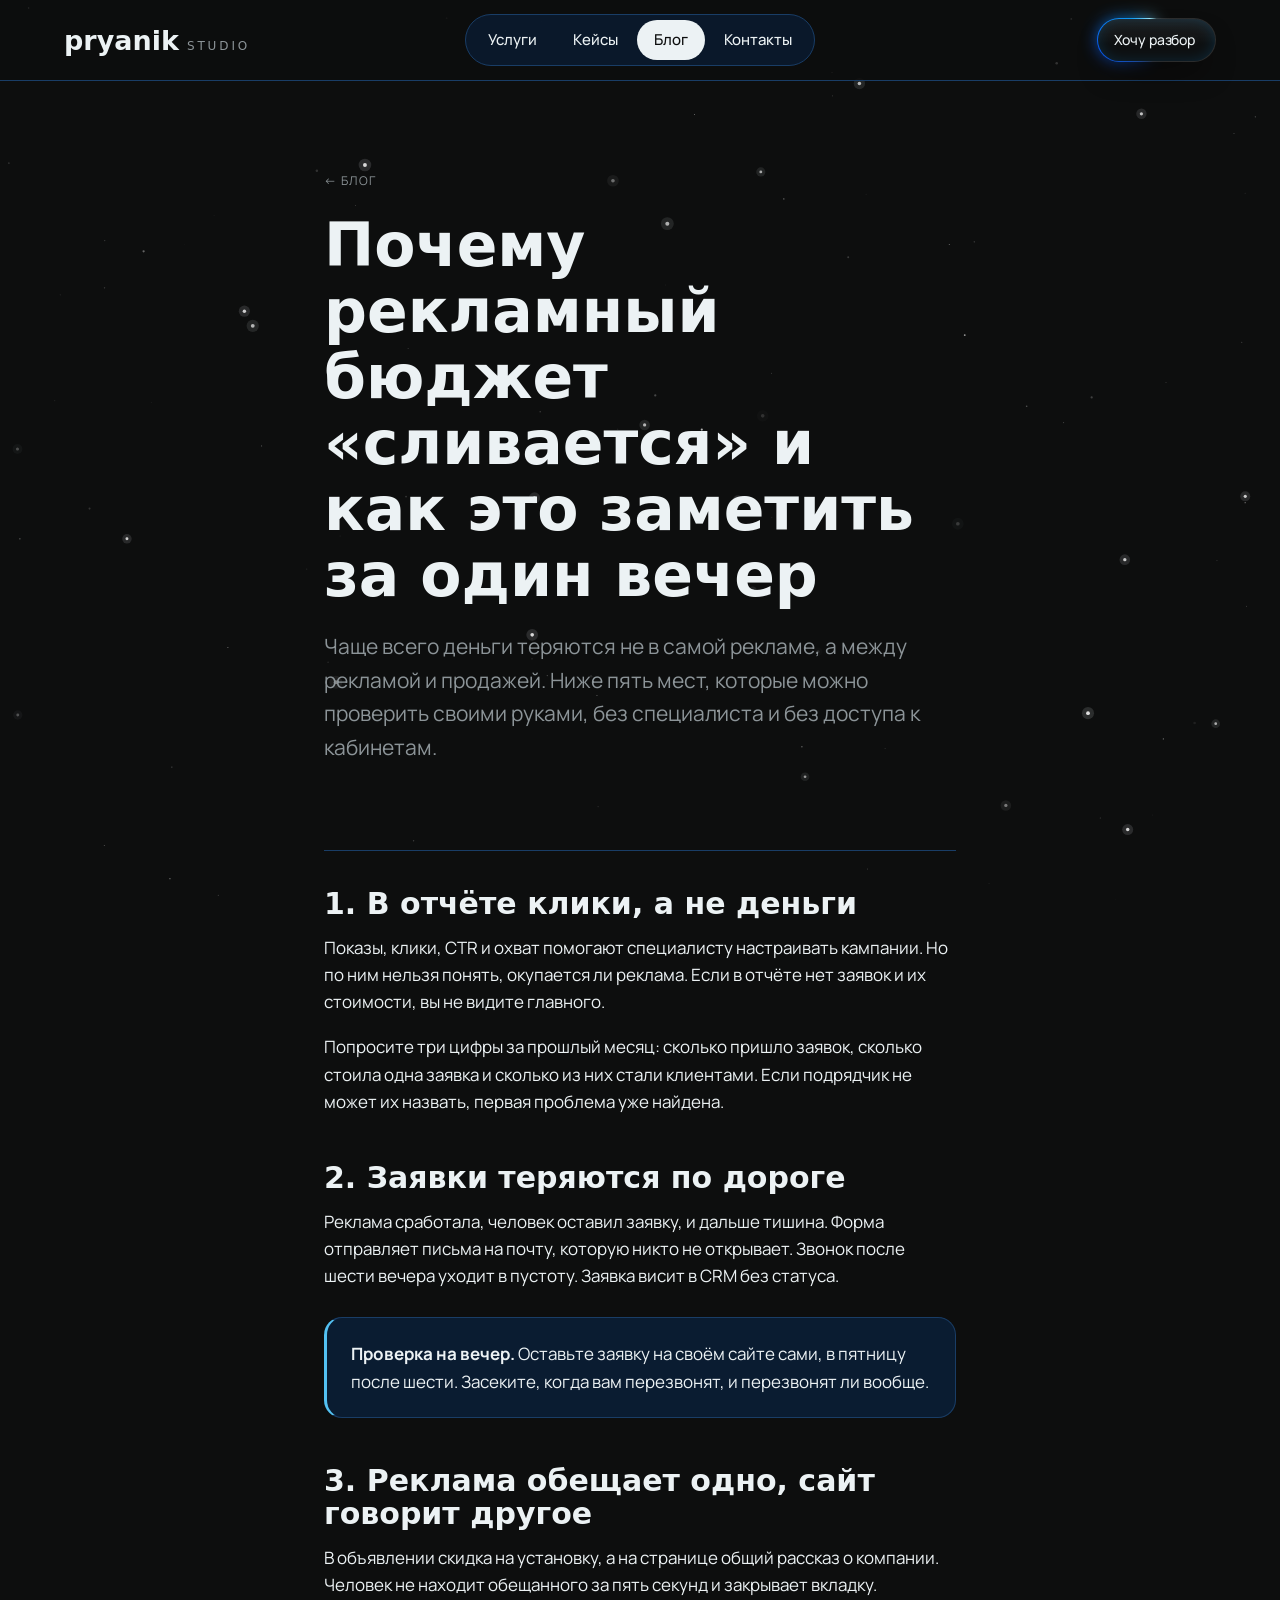
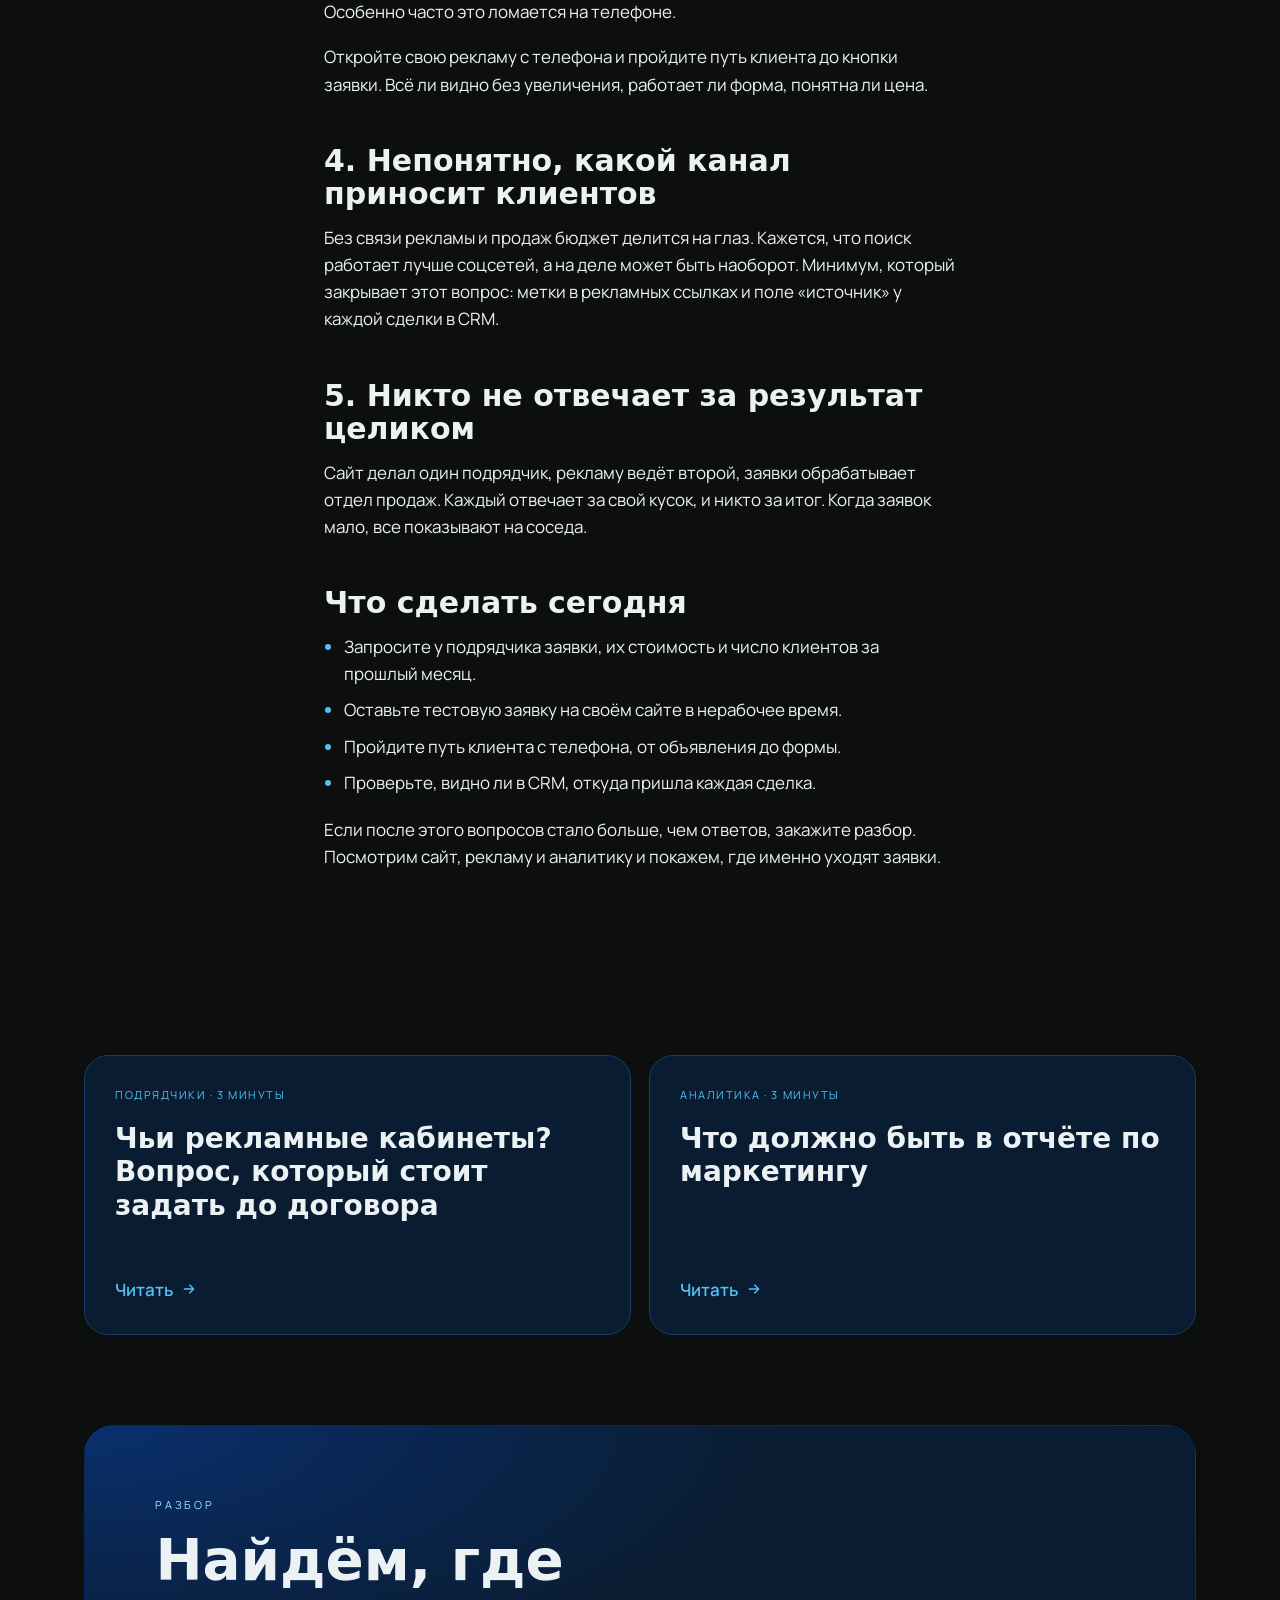
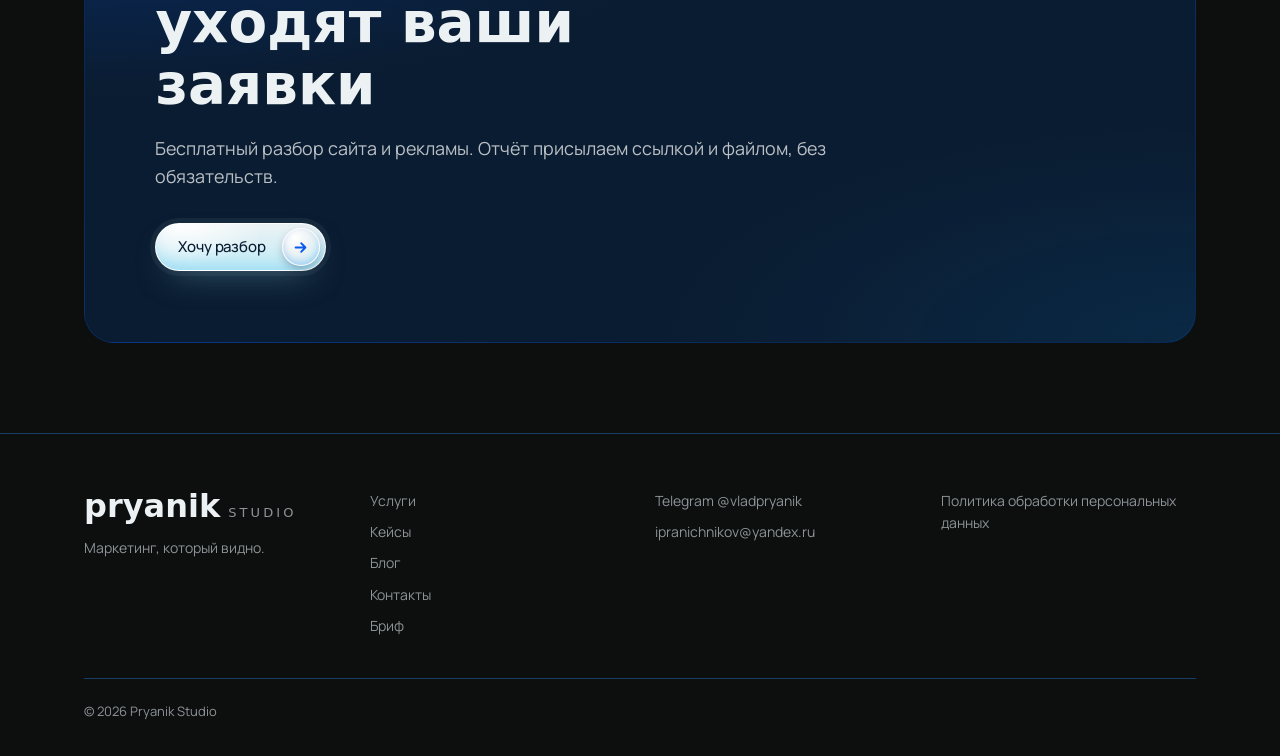
==== commit cc541f68: "Let the direction rows hold still and dim their neighbours instead The rows lose the arrow disc that" ====
--- a/pryanik-studio/blog-byudzhet.html
+++ b/pryanik-studio/blog-byudzhet.html
@@ -16,7 +16,7 @@
 <link rel="preconnect" href="https://fonts.googleapis.com">
 <link rel="preconnect" href="https://fonts.gstatic.com" crossorigin>
 <link rel="stylesheet" href="https://fonts.googleapis.com/css2?family=Manrope:wght@400;500;600;700&display=swap">
-<link rel="stylesheet" href="assets/site.css?v=0916g">
+<link rel="stylesheet" href="assets/site.css?v=0916h">
 </head>
 <body>
 <a class="skip" href="#main">К содержанию</a>
@@ -107,6 +107,6 @@
   <div class="shell"><p class="foot-bottom">© 2026 Pryanik Studio</p></div>
 </footer>
 
-<script src="assets/site.js?v=0916g"></script>
+<script src="assets/site.js?v=0916h"></script>
 </body>
 </html>
--- a/pryanik-studio/assets/site.css
+++ b/pryanik-studio/assets/site.css
@@ -549,19 +549,20 @@
 
 /* directions list */
 .dirs{margin-top:48px;border-top:1px solid var(--line)}
-.dir{display:grid;grid-template-columns:56px minmax(0,1fr) minmax(0,1.25fr) 48px;gap:24px;align-items:center;padding:30px 0;border-bottom:1px solid var(--line);text-decoration:none;color:inherit}
+/* direction rows stay still: no arrow disc, no hover tint or slide. the row itself is the link */
+.dir{display:grid;grid-template-columns:56px minmax(0,1fr) minmax(0,1.25fr);gap:24px;align-items:center;padding:30px 0;border-bottom:1px solid var(--line);text-decoration:none;color:inherit}
 .dir .n{font-family:var(--body);font-size:13px;color:var(--text-secondary)}
-.dir h3{font-size:clamp(22px,2.6vw,34px);transition:color .35s var(--e-out),transform .5s var(--e-out)}
+.dir h3{font-size:clamp(22px,2.6vw,34px)}
+/* the only response to the cursor: the other rows fall back into shade, so the row under it stands out
+   without a colour or a movement. mouse only, or a tap on a phone could leave the list dimmed */
+@media (hover:hover){
+  .dir{transition:opacity .4s var(--e-soft)}
+  .dirs:hover .dir:not(:hover){opacity:.35}
+}
 .dir p{color:var(--text-secondary);font-size:16px}
-.dir .arr{justify-self:end;width:48px;height:48px;border-radius:50%;border:1px solid var(--line-strong);display:flex;align-items:center;justify-content:center;
-  transition:background .35s var(--e-out),border-color .35s var(--e-out),transform .5s var(--e-out)}
-.dir .arr svg{width:18px;height:18px}
-.dir:hover h3{color:var(--accent-text);transform:translateX(8px)}
-.dir:hover .arr{background:var(--accent);border-color:var(--accent);color:#ECF2F4;transform:rotate(-45deg)}
 @media (max-width:760px){
-  .dir{grid-template-columns:34px minmax(0,1fr) 40px;gap:14px;align-items:start}
+  .dir{grid-template-columns:34px minmax(0,1fr);gap:14px;align-items:start}
   .dir p{grid-column:2/3}
-  .dir .arr{grid-row:1/3;grid-column:3;width:40px;height:40px;align-self:center}
 }
 
 /* numbers */
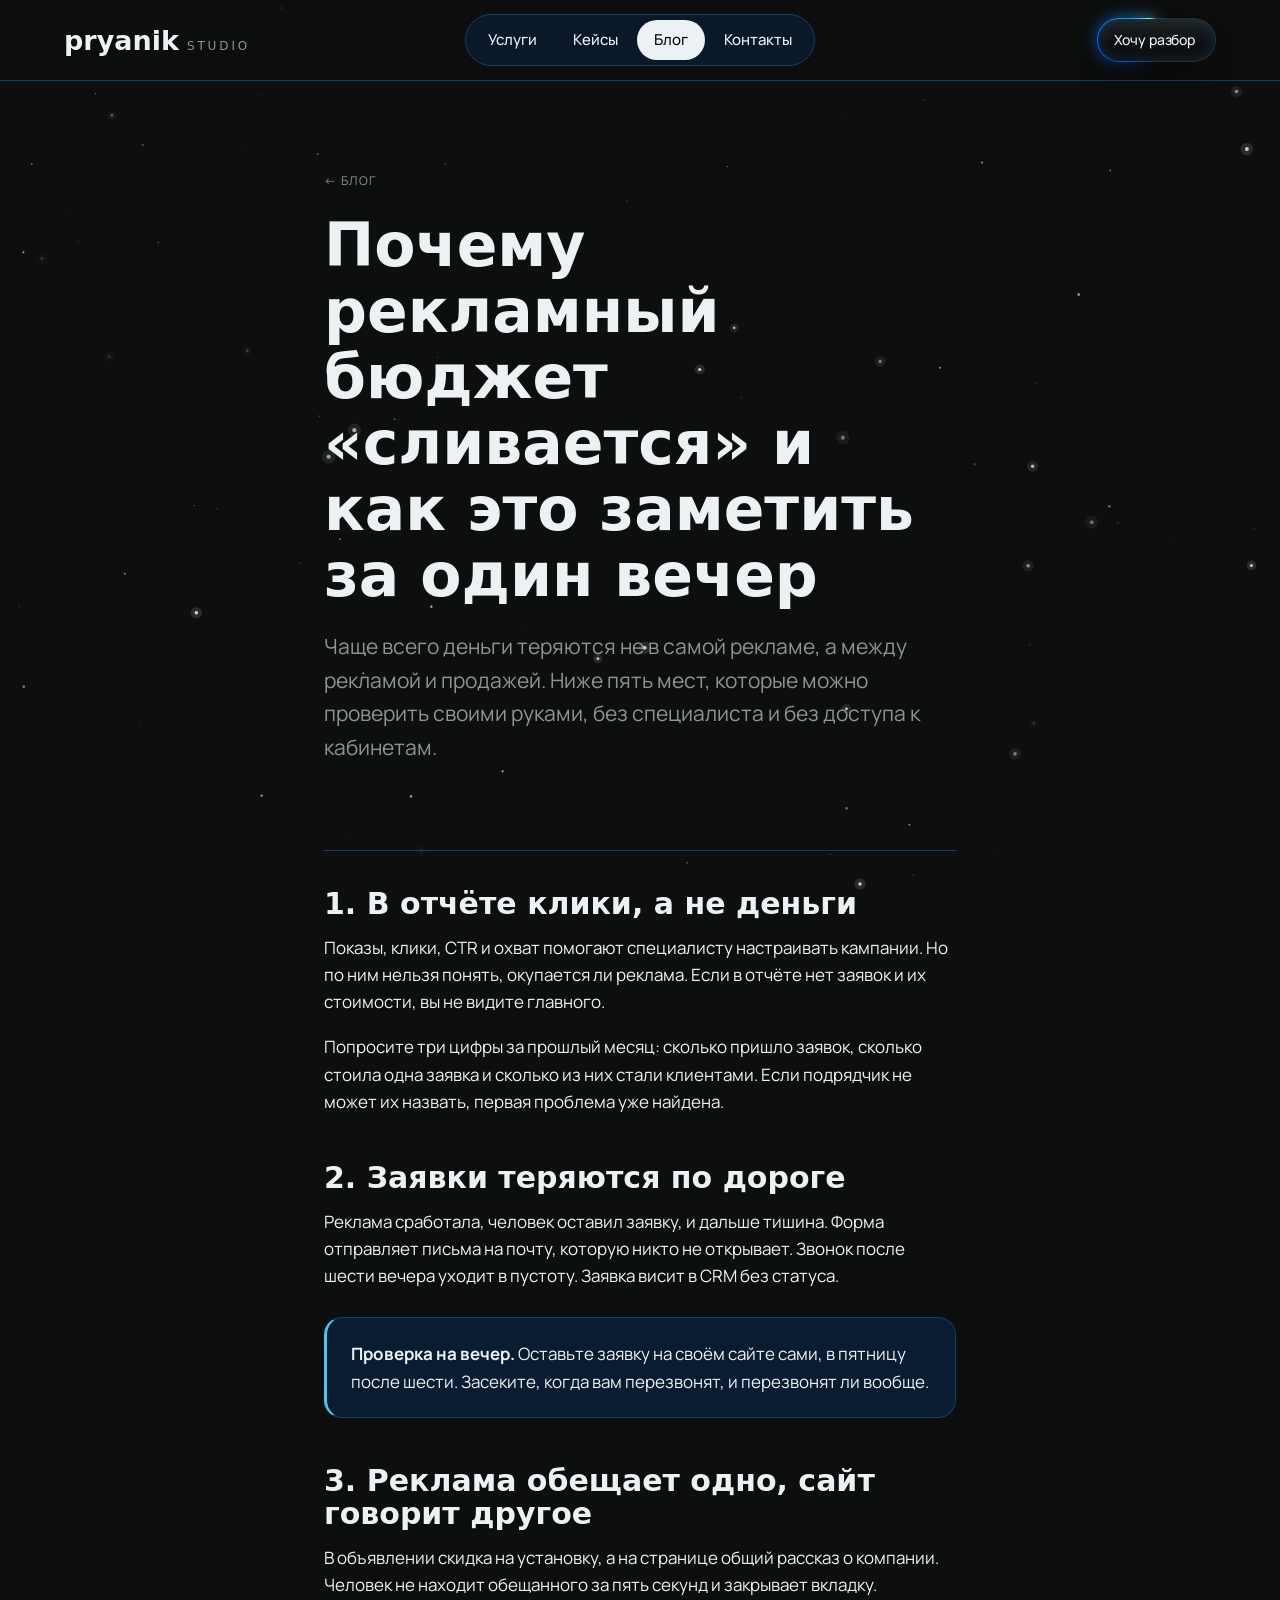
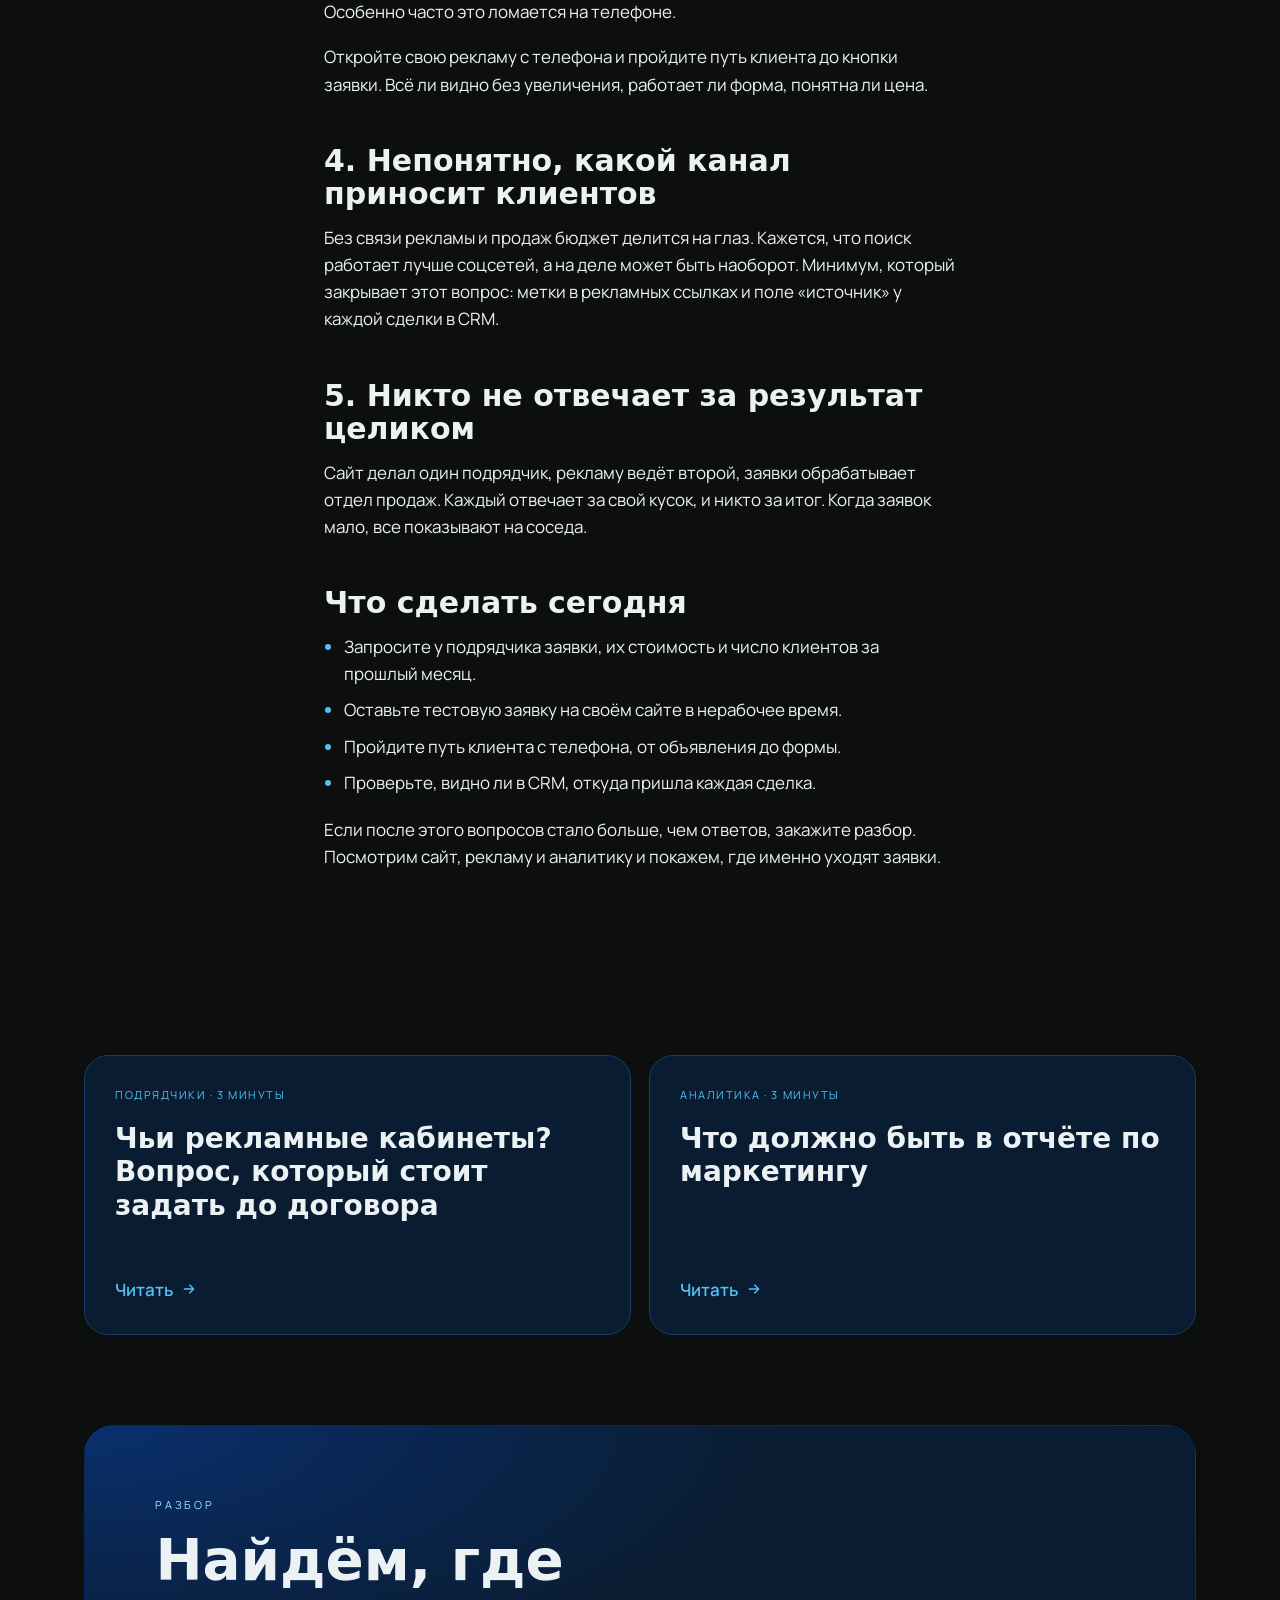
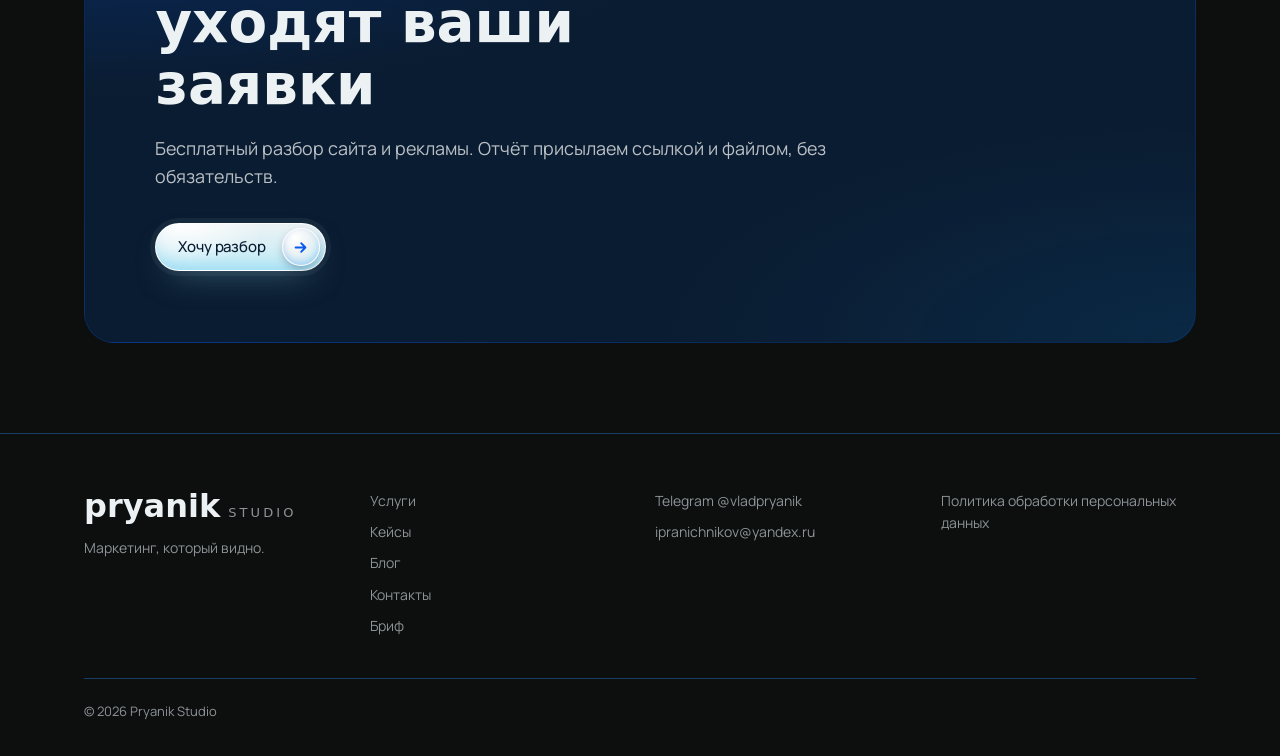
==== commit 7c5a0055: "Refresh mobile menu stylesheet cache" ====
--- a/pryanik-studio/blog-byudzhet.html
+++ b/pryanik-studio/blog-byudzhet.html
@@ -16,7 +16,7 @@
 <link rel="preconnect" href="https://fonts.googleapis.com">
 <link rel="preconnect" href="https://fonts.gstatic.com" crossorigin>
 <link rel="stylesheet" href="https://fonts.googleapis.com/css2?family=Manrope:wght@400;500;600;700&display=swap">
-<link rel="stylesheet" href="assets/site.css?v=0916h">
+<link rel="stylesheet" href="assets/site.css?v=0918b">
 </head>
 <body>
 <a class="skip" href="#main">К содержанию</a>
--- a/pryanik-studio/assets/site.css
+++ b/pryanik-studio/assets/site.css
@@ -197,18 +197,51 @@
 .site-head.open .burger span:nth-child(2){opacity:0;transform:scaleX(.25);transition-duration:.22s;transition-delay:0s}
 .site-head.open .burger span:last-child{transform:translateY(-6px) rotate(-45deg);transition-delay:.14s}
 
+@keyframes menu-item-in{
+  from{opacity:0;transform:translate3d(0,22px,0);filter:blur(5px)}
+  to{opacity:1;transform:none;filter:blur(0)}
+}
+@keyframes menu-cta-in{
+  from{opacity:0;transform:translate3d(0,14px,0) scale(.97)}
+  to{opacity:1;transform:none}
+}
 @media (max-width:880px){
   .head-cta{display:none}
   .burger{display:inline-flex}
   .site-head.open{-webkit-backdrop-filter:none;backdrop-filter:none;background:var(--canvas);border-bottom-color:transparent}
   .menu{position:fixed;inset:0;z-index:1;flex-direction:column;align-items:flex-start;justify-content:center;gap:4px;
-    padding:96px var(--pad) 48px;border:0;border-radius:0;background:var(--canvas);
-    opacity:0;visibility:hidden;transform:translateY(-10px);
-    transition:opacity .35s var(--e-out),transform .35s var(--e-out),visibility 0s linear .35s}
-  .site-head.open .menu{opacity:1;visibility:visible;transform:none;transition:opacity .35s var(--e-out),transform .35s var(--e-out)}
-  .menu a:not(.btn){font-family:var(--display);font-weight:600;font-size:clamp(30px,9vw,44px);letter-spacing:0;padding:8px 0;border-radius:0;background:none}
-  .menu a:not(.btn):hover,.menu a[aria-current="page"],.menu a[aria-current="page"]:hover{background:none;color:var(--accent-text)}
-  .menu .menu-cta{display:inline-flex;margin-top:26px}
+    padding:96px var(--pad) 48px;border:0;border-radius:0;
+    background:
+      radial-gradient(70% 48% at 88% 8%,rgba(236,242,244,.035),transparent 72%),
+      var(--canvas);
+    opacity:0;visibility:hidden;transform:translateY(-8px);
+    transition:opacity .32s var(--e-out),transform .42s var(--e-out),visibility 0s linear .42s}
+  .site-head.open .menu{opacity:1;visibility:visible;transform:none;transition:opacity .32s var(--e-out),transform .42s var(--e-out)}
+  .menu a:not(.btn){position:relative;font-family:var(--display);font-weight:600;font-size:clamp(30px,9vw,44px);letter-spacing:0;
+    padding:8px 0;border-radius:0;background:none;color:rgba(236,242,244,.9);
+    opacity:0;transform:translate3d(0,22px,0);
+    transition:color .24s var(--e-out),opacity .24s var(--e-out),transform .32s var(--e-out)}
+  .menu a:not(.btn)::after{content:"";position:absolute;left:calc(100% + 14px);top:55%;width:0;height:1px;
+    background:rgba(236,242,244,.5);opacity:0;transform:translateY(-50%);
+    transition:width .34s var(--e-out),opacity .24s var(--e-out)}
+  .site-head.open .menu a:not(.btn){animation:menu-item-in .56s var(--e-out) both}
+  .site-head.open .menu a:nth-child(1){animation-delay:.06s}
+  .site-head.open .menu a:nth-child(2){animation-delay:.11s}
+  .site-head.open .menu a:nth-child(3){animation-delay:.16s}
+  .site-head.open .menu a:nth-child(4){animation-delay:.21s}
+
+  /* current page stays neutral: hierarchy comes from a quiet hairline, never from the blue accent */
+  .menu a[aria-current="page"],.menu a[aria-current="page"]:hover{background:none;color:#ECF2F4}
+  .menu a[aria-current="page"]::after{width:26px;opacity:.72}
+
+  .menu .menu-cta{display:inline-flex;margin-top:26px;opacity:1;transform:none;pointer-events:auto;position:relative;z-index:2;isolation:isolate}
+
+  .menu a:not(.btn):active{opacity:.62;transform:translateX(4px) scale(.985)}
+  .menu .menu-cta:active{transform:none}
+}
+@media (max-width:880px) and (hover:hover){
+  .site-head.open .menu a:not(.btn):hover{background:none;color:#fff;transform:translateX(8px)}
+  .site-head.open .menu a:not(.btn):hover::after{width:26px;opacity:.72}
 }
 
 /* type blocks */
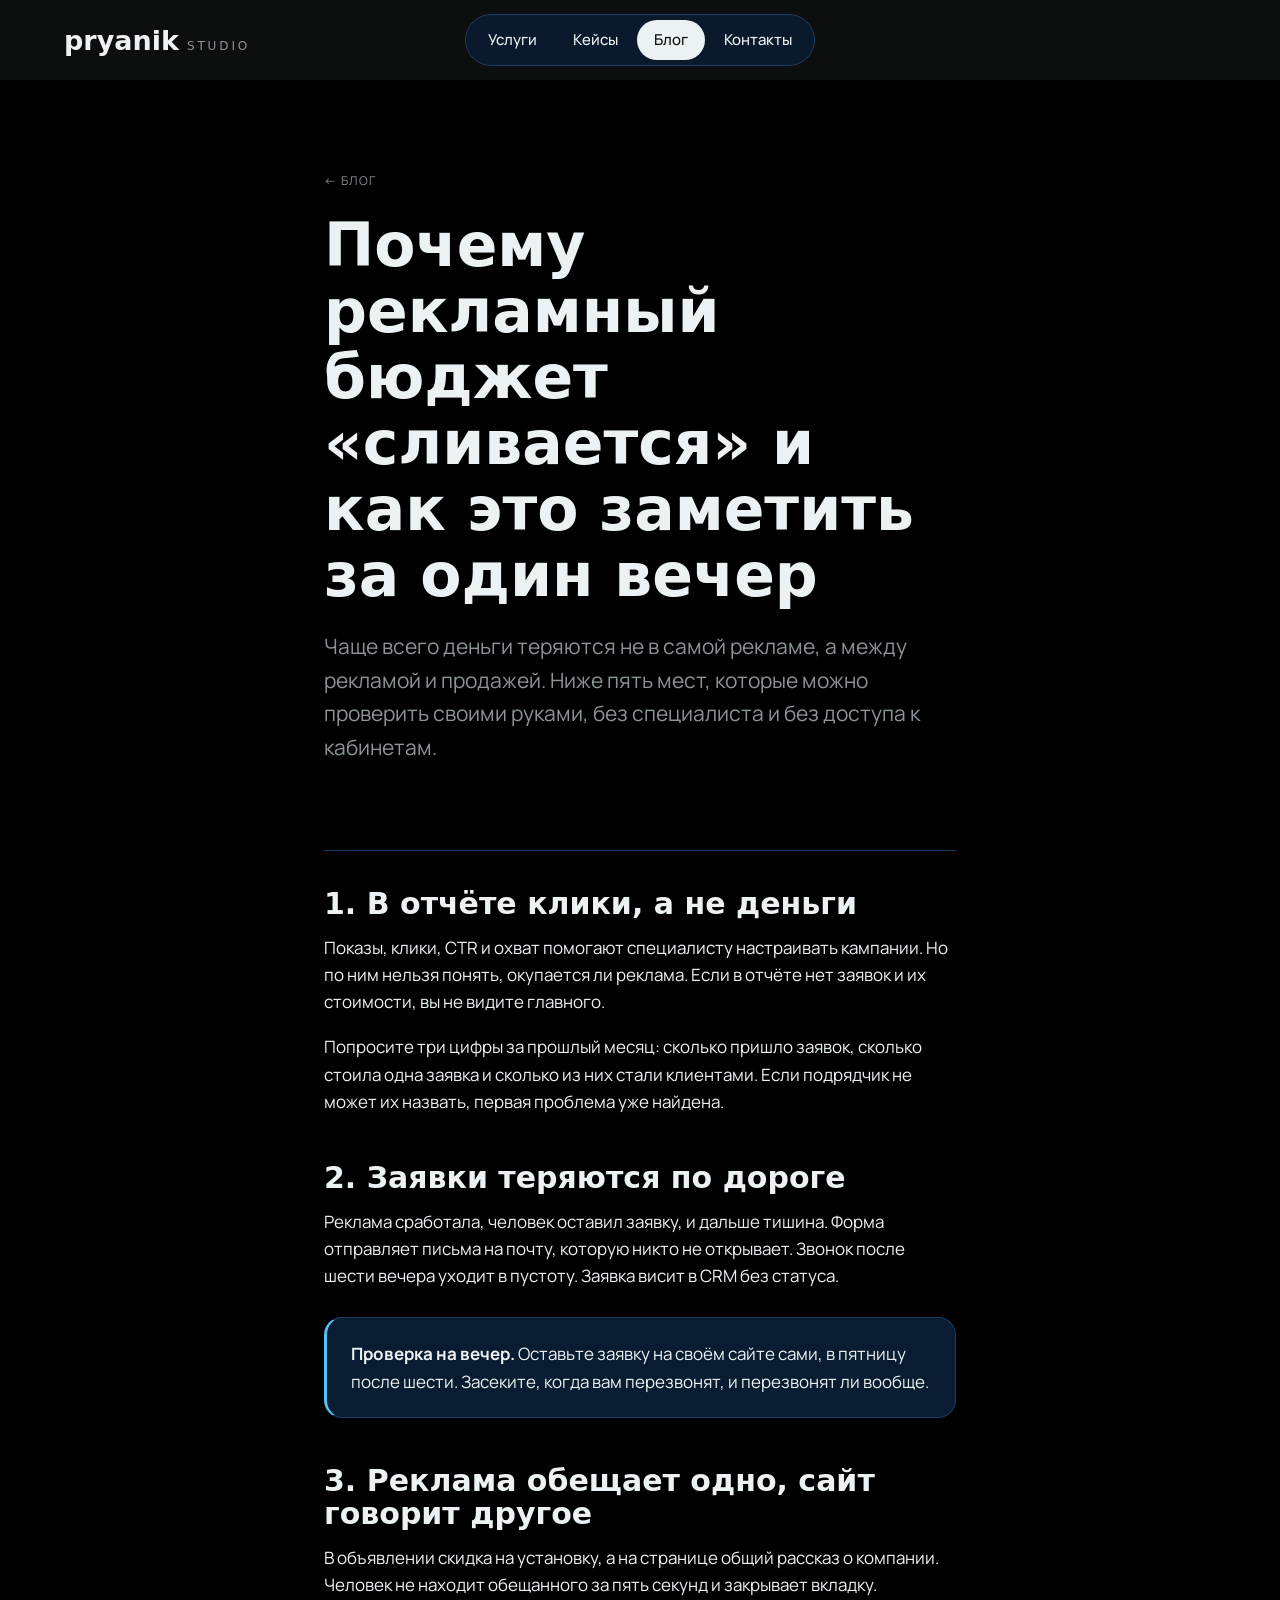
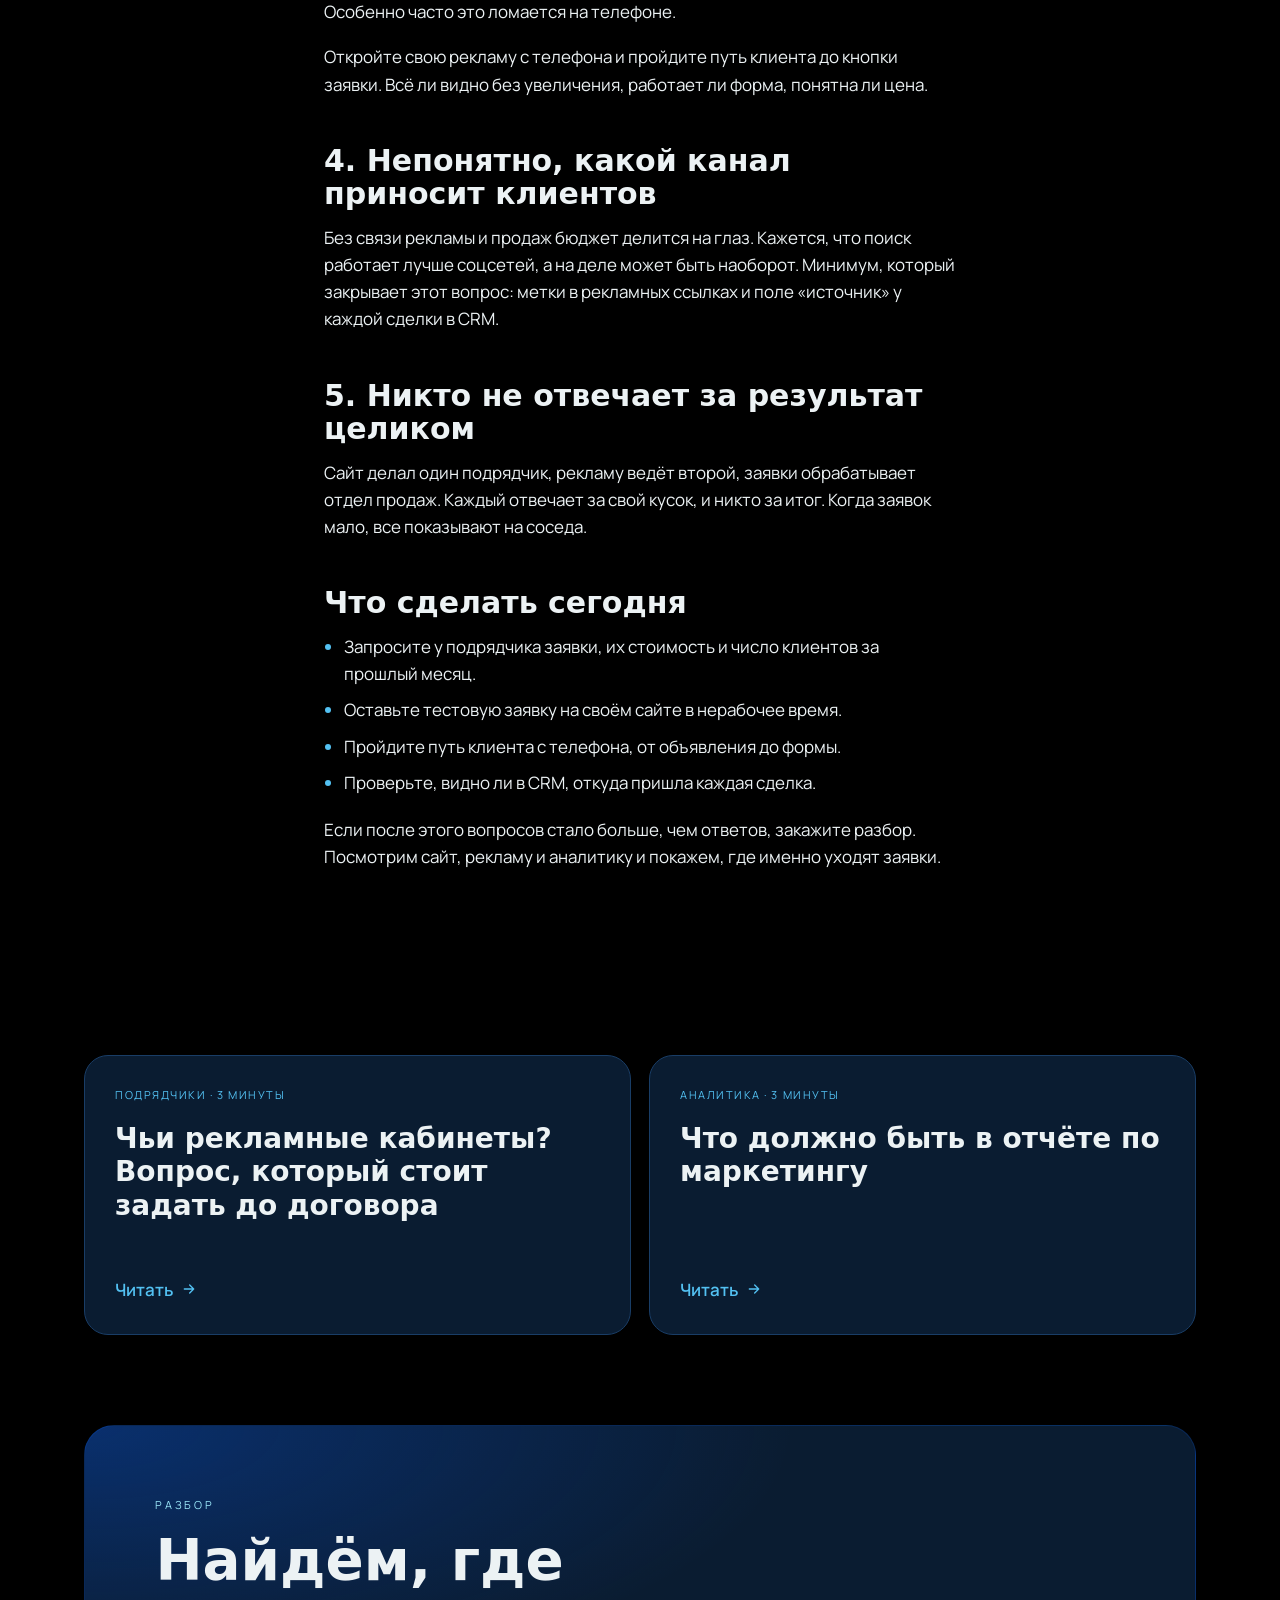
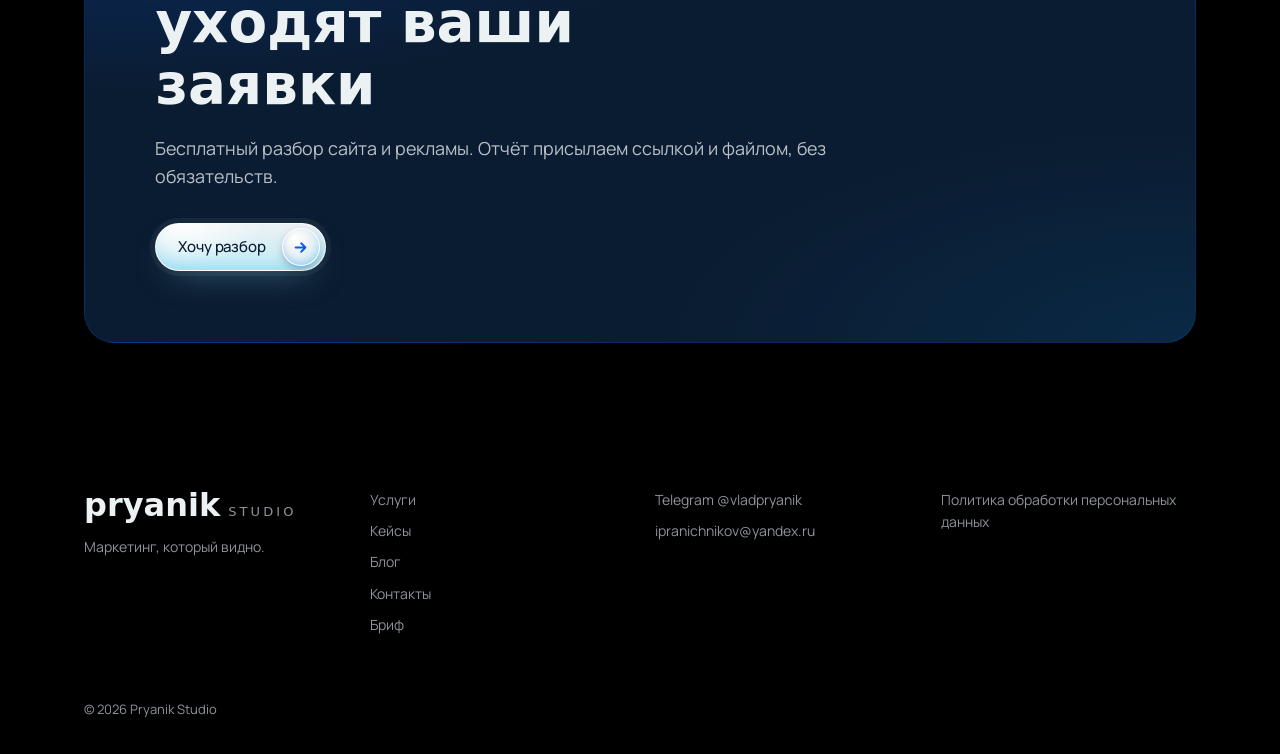
==== commit be39b40a: "Remove header analysis CTA" ====
--- a/pryanik-studio/blog-byudzhet.html
+++ b/pryanik-studio/blog-byudzhet.html
@@ -18,7 +18,7 @@
 <link rel="stylesheet" href="https://fonts.googleapis.com/css2?family=Manrope:wght@400;500;600;700&display=swap">
 <link rel="stylesheet" href="assets/site.css?v=0918b">
 </head>
-<body>
+<body data-no-mbar>
 <a class="skip" href="#main">К содержанию</a>
 <div class="env" aria-hidden="true" id="env"></div>
 
@@ -29,9 +29,7 @@
     <a href="keisy.html">Кейсы</a>
     <a href="blog.html" aria-current="page">Блог</a>
     <a href="kontakty.html">Контакты</a>
-    <a class="btn btn-neon menu-cta" href="kontakty.html#razbor">Хочу разбор</a>
   </nav>
-  <a class="btn btn-neon head-cta" href="kontakty.html#razbor">Хочу разбор</a>
   <button class="burger" id="burger" type="button" aria-expanded="false" aria-controls="menu" aria-label="Открыть меню"><span></span><span></span><span></span></button>
 </header>
 
--- a/pryanik-studio/assets/site.css
+++ b/pryanik-studio/assets/site.css
@@ -41,7 +41,7 @@
 .sr{position:absolute;width:1px;height:1px;padding:0;margin:-1px;overflow:hidden;clip:rect(0 0 0 0);white-space:nowrap;border:0}
 .skip{position:absolute;left:-999px;top:0;z-index:99;background:var(--accent);color:#ECF2F4;padding:12px 18px;border-radius:0 0 12px 0}
 .skip:focus{left:0}
-:focus-visible{outline:2px solid var(--accent-text);outline-offset:3px;border-radius:6px}
+:focus-visible{outline:none}
 
 /* one page-wide background: near-black with white dust drifting on a fixed canvas behind all content */
 .env{position:fixed;inset:0;z-index:0;pointer-events:none;overflow:hidden}
@@ -142,8 +142,12 @@
 
 /* header */
 .site-head{position:fixed;top:0;left:0;right:0;z-index:50;display:flex;align-items:center;gap:20px;padding:14px var(--pad);
-  border-bottom:1px solid transparent;transition:background .45s var(--e-out),border-color .45s var(--e-out)}
-.site-head.solid{background:rgba(13,14,14,.78);-webkit-backdrop-filter:saturate(1.4) blur(16px);backdrop-filter:saturate(1.4) blur(16px);border-bottom-color:var(--line)}
+  background:#0D0E0E;border:0;-webkit-backdrop-filter:none;backdrop-filter:none;
+  transform:translate3d(0,0,0);will-change:transform;
+  transition:transform .32s cubic-bezier(.22,.61,.36,1)}
+.site-head.solid{background:#0D0E0E;border:0;-webkit-backdrop-filter:none;backdrop-filter:none}
+.site-head.is-hidden{transform:translate3d(0,calc(-100% - 2px),0)}
+.site-head.open{transform:none;will-change:auto}
 .brand{position:relative;z-index:2;display:flex;align-items:center;min-height:44px;margin-right:auto;text-decoration:none;font-family:var(--display);font-weight:600;font-size:17px;letter-spacing:0}
 /* text wordmark: bold «pryanik» with a quiet spaced «STUDIO» beside it, set in the hero headline's face
    so the mark and the headline read as one voice and Onest is no longer loaded for two lines of type.
@@ -159,40 +163,33 @@
 .menu a[aria-current="page"]{background:#ECF2F4;color:var(--ink)}
 .menu a[aria-current="page"]:hover{background:#ECF2F4;color:var(--ink)}
 .menu .menu-cta{display:none}
-.head-cta{margin-left:4px}
-.head-cta.btn-neon{padding:0 20px;min-height:44px}
 /* desktop header: logo left, navigation centred on the page, review button right */
 @media (min-width:881px){
   .site-head{display:grid;grid-template-columns:minmax(0,1fr) auto minmax(0,1fr)}
   .site-head .brand{justify-self:start;margin-right:0}
-  .site-head .head-cta{justify-self:end;margin-left:0}
 }
 /* menu button: the dark glass of the quiet neon pill shrunk to a disc, so the header shares the button family.
    three equal rails at whole-pixel heights; hovering sends a dimming wave down them, nothing moves.
    opening is sequenced, never simultaneous: the middle rail clears first, then the pair closes into the cross;
    closing runs the order backwards, so the rails unfold before the middle returns */
 @keyframes bwave{0%,100%{opacity:1}45%{opacity:.4}}
-.burger{position:relative;z-index:2;width:44px;height:44px;border-radius:50%;padding:0;cursor:pointer;
+.burger{position:relative;z-index:2;width:44px;height:44px;border:0;border-radius:0;padding:0;cursor:pointer;
   display:none;flex-direction:column;align-items:center;justify-content:center;gap:4px;
-  border:1.5px solid transparent;
-  background:linear-gradient(180deg,rgba(236,242,244,.08),rgba(236,242,244,0) 60%) padding-box,linear-gradient(#0E1011,#0E1011) padding-box,
-    linear-gradient(120deg,rgba(154,230,248,.55),rgba(15,155,242,.28) 30%,rgba(236,242,244,.1) 55%,rgba(8,89,237,.4)) border-box;
-  box-shadow:0 16px 34px -16px rgba(0,0,0,.95),inset 0 0 16px -8px rgba(15,155,242,.3);
-  transition:box-shadow .45s var(--e-out)}
+  background:transparent;box-shadow:none}
 .burger span{display:block;width:18px;height:2px;border-radius:2px;background:var(--text-primary);
   transition:transform .5s var(--e-soft),opacity .5s var(--e-soft)}
 /* on the way back the middle rail waits for the cross to unfold */
 .burger span:nth-child(2){transition-delay:.18s}
 .burger:focus-visible{outline:2px solid var(--accent-text);outline-offset:4px}
-.burger:active{box-shadow:0 10px 24px -14px rgba(0,0,0,.95),inset 0 0 20px -5px rgba(15,155,242,.45)}
+.burger:active{box-shadow:none}
 @media (hover:hover){
-  .burger:hover{box-shadow:0 18px 38px -16px rgba(0,0,0,.95),inset 0 0 20px -6px rgba(15,155,242,.4),0 0 22px -8px rgba(15,155,242,.65)}
+  .burger:hover{box-shadow:none}
   /* the wave runs only while the rails are still rails: once open they hold the cross */
   .site-head:not(.open) .burger:hover span{animation:bwave .8s var(--e-soft)}
   .site-head:not(.open) .burger:hover span:nth-child(2){animation-delay:.12s}
   .site-head:not(.open) .burger:hover span:nth-child(3){animation-delay:.24s}
 }
-.site-head.open .burger{box-shadow:0 16px 34px -16px rgba(0,0,0,.95),inset 0 0 20px -6px rgba(15,155,242,.45),0 0 20px -10px rgba(15,155,242,.7)}
+.site-head.open .burger{box-shadow:none}
 .site-head.open .burger span:first-child{transform:translateY(6px) rotate(45deg);transition-delay:.14s}
 .site-head.open .burger span:nth-child(2){opacity:0;transform:scaleX(.25);transition-duration:.22s;transition-delay:0s}
 .site-head.open .burger span:last-child{transform:translateY(-6px) rotate(-45deg);transition-delay:.14s}
@@ -206,42 +203,122 @@
   to{opacity:1;transform:none}
 }
 @media (max-width:880px){
-  .head-cta{display:none}
-  .burger{display:inline-flex}
-  .site-head.open{-webkit-backdrop-filter:none;backdrop-filter:none;background:var(--canvas);border-bottom-color:transparent}
-  .menu{position:fixed;inset:0;z-index:1;flex-direction:column;align-items:flex-start;justify-content:center;gap:4px;
-    padding:96px var(--pad) 48px;border:0;border-radius:0;
+  .site-head{
+    gap:10px;
+    padding-top:max(14px,env(safe-area-inset-top,0px));
+    padding-left:max(var(--pad),env(safe-area-inset-left,0px));
+    padding-right:max(var(--pad),env(safe-area-inset-right,0px))
+  }
+  .burger{display:inline-flex;flex:none;margin-left:auto}
+
+  .site-head.open{
+    -webkit-backdrop-filter:none;backdrop-filter:none;
+    background:var(--canvas);border:0
+  }
+
+  .menu{
+    position:fixed;inset:0;z-index:1;
+    width:100%;height:100dvh;min-height:100svh;overflow-y:auto;
+    display:flex;flex-direction:column;align-items:flex-start;justify-content:center;
+    gap:clamp(1px,.8vh,7px);
+    padding:
+      max(92px,calc(72px + env(safe-area-inset-top,0px)))
+      max(var(--pad),env(safe-area-inset-right,0px))
+      max(40px,calc(24px + env(safe-area-inset-bottom,0px)))
+      max(var(--pad),env(safe-area-inset-left,0px));
+    border:0;border-radius:0;box-shadow:none;
     background:
-      radial-gradient(70% 48% at 88% 8%,rgba(236,242,244,.035),transparent 72%),
+      radial-gradient(70% 44% at 88% 5%,rgba(236,242,244,.032),transparent 72%),
       var(--canvas);
-    opacity:0;visibility:hidden;transform:translateY(-8px);
-    transition:opacity .32s var(--e-out),transform .42s var(--e-out),visibility 0s linear .42s}
-  .site-head.open .menu{opacity:1;visibility:visible;transform:none;transition:opacity .32s var(--e-out),transform .42s var(--e-out)}
-  .menu a:not(.btn){position:relative;font-family:var(--display);font-weight:600;font-size:clamp(30px,9vw,44px);letter-spacing:0;
-    padding:8px 0;border-radius:0;background:none;color:rgba(236,242,244,.9);
+    opacity:0;visibility:hidden;transform:translate3d(0,-10px,0);
+    overscroll-behavior:contain;-webkit-overflow-scrolling:touch;
+    transition:opacity .3s var(--e-out),transform .4s var(--e-out),visibility 0s linear .4s
+  }
+  .site-head.open .menu{
+    opacity:1;visibility:visible;transform:none;
+    transition:opacity .3s var(--e-out),transform .4s var(--e-out)
+  }
+
+  .menu a:not(.btn){
+    position:relative;display:block;
+    padding:clamp(6px,1vh,10px) 0;
+    border-radius:0;background:none;
+    font-family:var(--display);font-weight:600;
+    font-size:clamp(34px,10.5vw,50px);
+    line-height:.98;letter-spacing:-.015em;
+    color:rgba(236,242,244,.9);text-decoration:none;
     opacity:0;transform:translate3d(0,22px,0);
-    transition:color .24s var(--e-out),opacity .24s var(--e-out),transform .32s var(--e-out)}
-  .menu a:not(.btn)::after{content:"";position:absolute;left:calc(100% + 14px);top:55%;width:0;height:1px;
-    background:rgba(236,242,244,.5);opacity:0;transform:translateY(-50%);
-    transition:width .34s var(--e-out),opacity .24s var(--e-out)}
-  .site-head.open .menu a:not(.btn){animation:menu-item-in .56s var(--e-out) both}
-  .site-head.open .menu a:nth-child(1){animation-delay:.06s}
-  .site-head.open .menu a:nth-child(2){animation-delay:.11s}
-  .site-head.open .menu a:nth-child(3){animation-delay:.16s}
-  .site-head.open .menu a:nth-child(4){animation-delay:.21s}
-
-  /* current page stays neutral: hierarchy comes from a quiet hairline, never from the blue accent */
+    transition:color .24s var(--e-out),opacity .24s var(--e-out),transform .32s var(--e-out)
+  }
+  .menu a:not(.btn)::after{
+    content:"";position:absolute;left:calc(100% + 14px);top:52%;
+    width:0;height:1px;background:rgba(236,242,244,.48);
+    opacity:0;transform:translateY(-50%);
+    transition:width .34s var(--e-out),opacity .24s var(--e-out)
+  }
+
+  .site-head.open .menu a:not(.btn){animation:menu-item-in .54s var(--e-out) both}
+  .site-head.open .menu a:nth-child(1){animation-delay:.04s}
+  .site-head.open .menu a:nth-child(2){animation-delay:.09s}
+  .site-head.open .menu a:nth-child(3){animation-delay:.14s}
+  .site-head.open .menu a:nth-child(4){animation-delay:.19s}
+
   .menu a[aria-current="page"],.menu a[aria-current="page"]:hover{background:none;color:#ECF2F4}
-  .menu a[aria-current="page"]::after{width:26px;opacity:.72}
-
-  .menu .menu-cta{display:inline-flex;margin-top:26px;opacity:1;transform:none;pointer-events:auto;position:relative;z-index:2;isolation:isolate}
-
-  .menu a:not(.btn):active{opacity:.62;transform:translateX(4px) scale(.985)}
-  .menu .menu-cta:active{transform:none}
-}
+  .menu a[aria-current="page"]::after{width:24px;opacity:.68}
+  .menu a:not(.btn):active{opacity:.62;transform:translateX(3px) scale(.985)}
+}
+
+@media (max-width:380px){
+  .site-head{
+    gap:7px;
+    padding-left:max(14px,env(safe-area-inset-left,0px));
+    padding-right:max(14px,env(safe-area-inset-right,0px))
+  }
+  .wm-word{font-size:23px}
+  .wm-sub{font-size:10px;letter-spacing:.18em}
+  .burger{width:40px;height:40px}
+  .menu{
+    padding-left:max(18px,env(safe-area-inset-left,0px));
+    padding-right:max(18px,env(safe-area-inset-right,0px))
+  }
+  .menu a:not(.btn){font-size:clamp(31px,10vw,38px)}
+}
+
+@media (max-width:340px){
+  .wordmark{gap:6px}
+  .wm-word{font-size:22px}
+  .wm-sub{display:inline;font-size:9px;letter-spacing:.16em}
+  .menu a:not(.btn){font-size:30px}
+}
+
+@media (max-width:880px) and (max-height:680px){
+  .menu{
+    justify-content:flex-start;
+    gap:0;
+    padding-top:max(88px,calc(70px + env(safe-area-inset-top,0px)));
+    padding-bottom:max(24px,env(safe-area-inset-bottom,0px))
+  }
+  .menu a:not(.btn){
+    font-size:clamp(29px,8.5vh,39px);
+    padding:6px 0
+  }
+}
+
+@media (max-width:880px) and (orientation:landscape){
+  .menu{
+    justify-content:flex-start;
+    padding-top:max(72px,calc(56px + env(safe-area-inset-top,0px)));
+    padding-bottom:max(20px,env(safe-area-inset-bottom,0px))
+  }
+  .menu a:not(.btn){
+    font-size:clamp(27px,8vh,36px);
+    padding:4px 0
+  }
+}
+
 @media (max-width:880px) and (hover:hover){
-  .site-head.open .menu a:not(.btn):hover{background:none;color:#fff;transform:translateX(8px)}
-  .site-head.open .menu a:not(.btn):hover::after{width:26px;opacity:.72}
+  .site-head.open .menu a:not(.btn):hover{background:none;color:#fff;transform:translateX(6px)}
+  .site-head.open .menu a:not(.btn):hover::after{width:24px;opacity:.68}
 }
 
 /* type blocks */
@@ -295,7 +372,7 @@
 .hc-list li{display:flex;align-items:center;gap:14px;padding:13px 0;border-bottom:1px solid rgba(236,242,244,.12);font-size:15px;line-height:1.3;color:#ECF2F4}
 .hc-list li::before{content:"+";flex:none;display:flex;align-items:center;justify-content:center;width:26px;height:26px;border-radius:50%;border:1px solid rgba(236,242,244,.35);font-size:16px;line-height:1}
 @media (max-width:900px){
-  .hc-stage{min-height:max(640px,100svh);display:flex;flex-direction:column;justify-content:flex-end;padding-top:84px;padding-bottom:30px}
+  .hc-stage{min-height:max(520px,82svh);display:flex;flex-direction:column;justify-content:flex-end;padding-top:84px;padding-bottom:8px}
   /* the portrait sits above the words: its box stops short of the copy and melts into the page colour */
   .hs-media{background:#0D0E0E}
   .hs-media img{bottom:auto;height:calc(100% - 205px);object-position:50% 30%}
@@ -304,15 +381,30 @@
   .hc-copy,.hero-spot .hc-copy{position:relative;left:auto;bottom:auto;width:auto}
   .hc-list{display:none}
   .hc-title{margin-top:0;font-size:clamp(36px,10.3vw,51px)}
-  .hc-sub{margin-top:14px;font-size:14px}
-  .hc-copy .hero-act{margin-top:22px}
-  .hero-act .btn{min-height:46px;padding:0 20px;font-size:12px;letter-spacing:.09em}
+  .hc-sub{margin-top:16px;max-width:34ch;font-size:14px}
+
+  /* mobile CTA is pure typography: no capsule, divider or arrow */
+  .hc-copy .hero-act{
+    margin-top:24px;padding:0;border:0;
+    display:flex;justify-content:flex-start;isolation:auto
+  }
+  .hero-act .btn-neon{
+    min-height:auto;padding:0;border:0;border-radius:0;background:none;
+    box-shadow:none;animation:none;color:#ECF2F4;
+    font-size:12px;letter-spacing:.11em;
+    transition:opacity .22s var(--e-out)
+  }
+  .hero-act .btn-neon::before,.hero-act .btn-neon::after{display:none}
+  .hero-act .btn-neon:hover{box-shadow:none;opacity:.7}
+  .hero-act .btn-neon:active{box-shadow:none;opacity:.55}
+  .hero-act .btn-neon:focus-visible{outline:1px solid rgba(236,242,244,.72);outline-offset:6px;border-radius:0}
 }
 
 /* directions line: one quiet marquee between hairlines, its ends dissolve into the dark */
-.ticker{position:relative;z-index:3;padding-block:clamp(16px,2vw,22px);border-block:1px solid rgba(236,242,244,.1);overflow:hidden;
+.ticker{position:relative;z-index:3;height:clamp(48px,6.4vw,58px);padding-block:0;border-block:1px solid rgba(236,242,244,.1);overflow:hidden;
+  display:flex;align-items:center;
   -webkit-mask-image:linear-gradient(90deg,transparent,#000 14%,#000 86%,transparent);mask-image:linear-gradient(90deg,transparent,#000 14%,#000 86%,transparent)}
-.tk{overflow:hidden}
+.tk{width:100%;overflow:hidden}
 .tk-track{display:flex;width:max-content;animation:tk 70s linear infinite}
 .ticker:not(.live) .tk-track{animation-play-state:paused}
 @keyframes tk{to{transform:translateX(-50%)}}
@@ -320,6 +412,10 @@
 .tk-g span{font-family:var(--body);font-weight:500;font-size:clamp(11px,1vw,13px);letter-spacing:.22em;text-transform:uppercase;line-height:1.2;color:rgba(236,242,244,.62);white-space:nowrap}
 .tk-g i{flex:none;width:1px;height:12px;background:rgba(236,242,244,.18)}
 .ticker + .scene{padding-top:clamp(40px,6vh,72px)}
+@media (max-width:900px){
+  .ticker{margin-top:clamp(28px,4vh,36px)}
+  .ticker + .scene{padding-top:clamp(28px,4vh,36px)}
+}
 
 /* scenes */
 .scene{position:relative;padding-block:clamp(84px,12vh,150px)}
@@ -360,24 +456,116 @@
 .spatial:not(.live) .sp-env::before,.spatial:not(.live) .sp-glow{animation-play-state:paused}
 @keyframes beam{from{transform:rotate(-6deg)}to{transform:rotate(6deg)}}
 
-.sp-head{display:flex;align-items:flex-end;justify-content:space-between;gap:24px;flex-wrap:wrap}
+.sp-head{position:relative;z-index:1000;display:flex;align-items:flex-end;justify-content:space-between;gap:24px;flex-wrap:wrap}
 .sp-head h2{max-width:18ch}
 .sp-note{margin-top:12px;font-size:14px;color:rgba(255,255,255,.66);max-width:52ch}
-.sp-filters{display:inline-flex;gap:4px;padding:5px;border-radius:100px;background:rgba(255,255,255,.07);border:1px solid rgba(255,255,255,.13);
-  -webkit-backdrop-filter:blur(14px);backdrop-filter:blur(14px)}
-.sp-chip{border:0;background:transparent;color:rgba(255,255,255,.78);padding:9px 18px;border-radius:100px;font:600 14px/1.2 var(--body);cursor:pointer;
-  transition:background .3s var(--e-out),color .3s var(--e-out)}
-.sp-chip:hover{color:#ECF2F4;background:rgba(255,255,255,.08)}
-.sp-chip[aria-pressed="true"]{background:#ECF2F4;color:var(--ink)}
-@media (pointer:coarse){.sp-chip{min-height:44px}}
-
-.sp-stage{position:relative;height:calc(var(--cw) * 1.28 + 90px);margin-top:clamp(26px,4vh,48px);perspective:1700px;perspective-origin:50% 45%;touch-action:pan-y;outline:none;user-select:none}
-.sp-stage.scrub .sp-card{transition:box-shadow .8s var(--e-out)}
-.sp-stage.scrub .sp-card::before{transition:none}
+.sp-filters{display:inline-flex;align-items:center;gap:26px;padding:0;background:none;border:0}
+.sp-chip{position:relative;border:0;background:none;color:rgba(255,255,255,.48);padding:7px 0;font:600 14px/1.2 var(--body);cursor:pointer;
+  transition:color .25s var(--e-out)}
+.sp-chip::after{content:"";position:absolute;left:0;right:0;bottom:1px;height:1px;background:#ECF2F4;transform:scaleX(0);transform-origin:left;
+  transition:transform .3s var(--e-out)}
+.sp-chip:hover{color:rgba(255,255,255,.82);background:none}
+.sp-chip[aria-pressed="true"]{background:none;color:#ECF2F4}
+.sp-chip[aria-pressed="true"]::after{transform:scaleX(1)}
+@media (pointer:coarse){.sp-chip{min-height:44px;display:inline-flex;align-items:center}}
+
+.sp-filter-select{display:none;position:relative;z-index:1100;width:min(300px,36vw)}
+.sp-filter-label{
+  display:block;margin-bottom:6px;color:rgba(236,242,244,.38);
+  font:600 10px/1.2 var(--body);letter-spacing:.18em;text-transform:uppercase
+}
+.sp-filter-trigger{
+  width:100%;min-height:44px;display:flex;align-items:center;justify-content:space-between;gap:24px;
+  padding:6px 2px 8px 0;border:0;border-bottom:1px solid rgba(236,242,244,.28);border-radius:0;
+  background:none;box-shadow:none;color:#ECF2F4;
+  font:600 15px/1.2 var(--body);letter-spacing:-.01em;text-align:left;cursor:pointer;
+  transition:border-color .24s var(--e-out),color .24s var(--e-out)
+}
+.sp-filter-trigger:hover{background:none;border-bottom-color:rgba(236,242,244,.62)}
+.sp-filter-trigger:focus-visible{outline:0;border-bottom-color:#ECF2F4}
+.sp-filter-current{overflow:hidden;text-overflow:ellipsis;white-space:nowrap}
+.sp-filter-arrow{
+  width:8px;height:8px;flex:0 0 8px;margin-right:2px;
+  border-right:1.5px solid rgba(236,242,244,.72);border-bottom:1.5px solid rgba(236,242,244,.72);
+  transform:translateY(-2px) rotate(45deg);transition:transform .25s var(--e-out)
+}
+.sp-filter-select.is-open .sp-filter-arrow{transform:translateY(2px) rotate(225deg)}
+.sp-filter-menu{
+  position:absolute;z-index:1200;left:0;right:0;top:calc(100% + 2px);padding:8px 0;
+  border:0;border-bottom:1px solid rgba(236,242,244,.18);border-radius:0;
+  background:rgba(10,12,13,.98);
+  -webkit-backdrop-filter:blur(18px);backdrop-filter:blur(18px);
+  box-shadow:0 24px 42px -34px rgba(0,0,0,.95);
+  opacity:0;visibility:hidden;transform:translateY(-6px);transform-origin:50% 0;
+  transition:opacity .2s var(--e-out),transform .24s var(--e-out),visibility 0s linear .24s
+}
+.sp-filter-select.is-open .sp-filter-menu{
+  opacity:1;visibility:visible;transform:none;
+  transition:opacity .2s var(--e-out),transform .24s var(--e-out)
+}
+.sp-filter-option{
+  position:relative;width:100%;min-height:42px;
+  display:grid;grid-template-columns:36px 1fr;align-items:center;
+  padding:0 18px 0 12px;border:0;border-top:1px solid rgba(236,242,244,.055);border-radius:0;
+  background:none;color:rgba(236,242,244,.58);
+  font:600 14px/1.2 var(--body);text-align:left;cursor:pointer;
+  transition:color .2s var(--e-out)
+}
+.sp-filter-option:first-child{border-top:0}
+.sp-filter-option>span{
+  display:block;min-width:26px;color:rgba(236,242,244,.24);font:600 9px/1 var(--body);letter-spacing:.1em;
+  transition:color .2s var(--e-out)
+}
+.sp-filter-option:hover{background:none;color:#fff}
+.sp-filter-option.is-active{background:none;color:#fff}
+.sp-filter-option.is-active::after{
+  content:"";position:absolute;right:2px;top:50%;width:4px;height:4px;border-radius:50%;
+  background:#ECF2F4;transform:translateY(-50%)
+}
+.sp-filter-option.is-active>span{color:rgba(154,230,248,.78)}
+
+@media (max-width:980px){
+  .sp-filters{display:none}
+  .sp-filter-select{display:block}
+}
+
+@media (min-width:721px) and (max-width:980px){
+  .sp-head{
+    display:grid;grid-template-columns:minmax(0,1fr) minmax(220px,300px);
+    align-items:end;gap:clamp(28px,5vw,56px)
+  }
+  .sp-head>div:first-child{min-width:0}
+  .sp-head h2{max-width:15ch;margin:0}
+  .sp-filter-select{width:100%;justify-self:end}
+  .sp-cases .sp-head{display:block}
+  .sp-cases .sp-filter-select{width:min(300px,100%);margin-left:auto}
+}
+
+@media (max-width:720px){
+  .sp-head{display:block}
+  .sp-head>div:first-child{width:100%;min-width:0}
+  .sp-head h2{
+    width:100%;max-width:none;margin:0;
+    font-size:clamp(28px,8.4vw,34px);
+    line-height:1;letter-spacing:-.022em
+  }
+  .sp-head h2 span{display:block;white-space:nowrap}
+  .sp-head h2 span:first-child{font-size:1.08em}
+  .sp-head h2 span:last-child{font-size:.84em;line-height:1.06}
+  .sp-filter-select{display:block;width:100%;margin-top:22px}
+  .sp-cases .sp-filter-select{margin-top:0}
+  .sp-filter-label{margin-bottom:4px}
+  .sp-filter-trigger{min-height:42px;font-size:14px}
+  .sp-filter-menu{top:100%}
+}
+
+.sp-stage{position:relative;z-index:1;height:calc(var(--cw) * 1.28 + 90px);margin-top:clamp(26px,4vh,48px);perspective:none;touch-action:pan-y;outline:none;user-select:none;overflow:visible}
+.sp-stage.scrub .sp-card,.sp-stage.swapping .sp-card{transition:box-shadow .8s var(--e-out)}
+.sp-stage.scrub .sp-card::before,.sp-stage.swapping .sp-card::before{transition:none}
 .sp-hint{display:none}
 @media (hover:hover) and (pointer:fine){.sp-hint{display:inline}}
 .sp-stage:focus-visible .sp-card.is-active{outline:2px solid var(--lime);outline-offset:6px}
-.sp-deck{position:absolute;inset:0;transform-style:preserve-3d}
+.sp-deck{position:absolute;inset:0;transform-style:flat}
 .sp-glow{position:absolute;left:50%;top:50%;width:calc(var(--cw) * 2);height:calc(var(--cw) * 1.6);transform:translate(-50%,-50%);pointer-events:none;animation:breathe 7s var(--e-soft) -2s infinite}
 .sp-glow i{position:absolute;inset:0;border-radius:50%;opacity:0;transition:opacity 1s var(--e-out)}
 .sp-glow .g-blue{background:radial-gradient(closest-side,rgba(8,89,237,.42),rgba(8,89,237,.14) 55%,rgba(8,89,237,0))}
@@ -414,58 +602,91 @@
 /* the case section sits on the shared page background, so its own stage light is off and the gap to the next block is tight */
 .sp-env{display:none}
 .sp-cases.spatial{padding-bottom:clamp(20px,3vh,36px)}
-.sp-cases + .band{padding-top:clamp(44px,6vh,72px)}
-.sp-card.ccard{height:calc(var(--cw) * 1.5);border-radius:clamp(26px,2.6vw,32px);background:#15191B;border-color:rgba(236,242,244,.14);isolation:isolate;
-  box-shadow:0 34px 60px -38px rgba(0,0,0,.85),inset 0 1px 0 rgba(236,242,244,.14)}
-.sp-card.ccard.is-active{border-color:rgba(236,242,244,.34);
-  box-shadow:0 40px 70px -36px rgba(0,0,0,.9),inset 0 1px 0 rgba(236,242,244,.22)}
-.sp-card.ccard::after{display:none}
+.sp-cases + .band{padding-top:clamp(28px,4vh,52px)}
+.sp-card.ccard{height:calc(var(--cw) * 1.5);border-radius:clamp(26px,2.6vw,32px);background:#15191B;border:0;isolation:isolate;
+  overflow:hidden;transform-origin:50% 50%;-webkit-transform-origin:50% 50%;
+  -webkit-mask-image:-webkit-radial-gradient(white,black);
+  box-shadow:
+    0 28px 54px -38px rgba(0,0,0,.82),
+    inset 0 1px 0 rgba(255,255,255,.10)}
+.sp-card.ccard.is-active{
+  box-shadow:
+    0 52px 90px -34px rgba(0,0,0,.96),
+    0 18px 38px -24px rgba(154,230,248,.12),
+    inset 0 1px 0 rgba(255,255,255,.22),
+    inset 0 -14px 28px -28px rgba(15,155,242,.22)}
+.sp-card.ccard::after{
+  content:"";position:absolute;inset:0;z-index:2;border-radius:inherit;pointer-events:none;
+  background:
+    radial-gradient(72% 52% at var(--light-x,50%) 24%,rgba(255,255,255,.16),transparent 66%),
+    linear-gradient(var(--shade-dir,to bottom),rgba(0,0,0,.34),transparent 48%);
+  opacity:calc(var(--depth,0) * .72);
+  mix-blend-mode:soft-light;
+  transition:opacity .55s var(--e-out)
+}
 .sp-card.ccard::before{opacity:calc(var(--dim) * 2.7)}
 .cc-photo{position:absolute;inset:0;z-index:0;display:block;width:100%;height:100%;object-fit:cover;object-position:50% 30%;filter:contrast(1.1) saturate(1.28) brightness(.94);
-  transform:scale(1.001);transition:transform .65s cubic-bezier(.22,.61,.36,1)}
+  transform:translate3d(var(--photo-x,0px),0,0) scale(var(--photo-scale,1.035));transition:transform .7s cubic-bezier(.22,.61,.36,1)}
 span.cc-photo{background:radial-gradient(60% 42% at 50% 34%,rgba(236,242,244,.16),transparent 70%),linear-gradient(168deg,#30363A 0%,#1B1F21 55%,#121516 100%)}
 .cc-shade{position:absolute;left:0;right:0;top:0;bottom:-8%;z-index:1;pointer-events:none;transition:transform .65s cubic-bezier(.22,.61,.36,1)}
-.c-dark .cc-shade{background:linear-gradient(180deg,rgba(13,14,14,.52) 0%,rgba(13,14,14,.14) 14%,rgba(13,14,14,0) 26%,rgba(13,14,14,0) 34%,rgba(13,14,14,.5) 50%,rgba(13,14,14,.88) 68%,rgba(13,14,14,.97) 100%),radial-gradient(130% 95% at 50% 35%,transparent 58%,rgba(0,0,0,.38) 100%)}
+.c-dark .cc-shade{background:none}
 
 .cc-top{position:absolute;z-index:2;left:0;right:0;top:0;display:flex;align-items:flex-start;
-  padding:clamp(14px,1.5vw,19px) clamp(20px,2.2vw,27px) 0}
+  padding:clamp(14px,1.5vw,19px) clamp(20px,2.2vw,27px) 0;
+  opacity:var(--content-o,1);transform:translate3d(0,var(--content-y,0px),0);
+  transition:opacity .24s var(--e-out),transform .42s var(--e-out)}
 /* the niche reads as a label laid on the photo, not as a pill: the shadow carries it over light frames */
 .cc-tag{display:inline-flex;align-items:center;height:clamp(28px,2.4vw,32px);color:#fff;font-family:var(--body);font-size:clamp(11px,.95vw,12px);font-weight:600;letter-spacing:.14em;text-transform:uppercase;white-space:nowrap;text-shadow:0 1px 10px rgba(5,7,11,.85),0 0 22px rgba(5,7,11,.65)}
 /* the top tile uses the same glass as the card's CTA pill: translucent fill, one light rim, a top highlight,
    a faint curved reflection and a soft blue halo; its corner is concentric with the card corner */
 
-.cc-body{position:absolute;z-index:2;left:clamp(20px,2.2vw,27px);right:clamp(20px,2.2vw,27px);bottom:calc(clamp(16px,1.6vw,22px) + clamp(34px,2.9vw,40px) + clamp(12px,1.2vw,16px));
-  display:grid;gap:5px}
+.cc-body{position:absolute;z-index:2;left:clamp(20px,2.2vw,27px);right:clamp(20px,2.2vw,27px);bottom:clamp(20px,2vw,28px);
+  display:grid;gap:5px;isolation:isolate;opacity:var(--content-o,1);transform:translate3d(0,var(--content-y,0px),0);
+  transition:opacity .24s var(--e-out),transform .42s var(--e-out)}
+.cc-body::before{
+  content:"";position:absolute;z-index:-1;left:-14px;right:20%;top:-14px;bottom:-16px;pointer-events:none;
+  background:radial-gradient(90% 90% at 24% 62%,rgba(0,0,0,.34) 0%,rgba(0,0,0,.16) 48%,transparent 100%);
+  filter:blur(8px)
+}
 .cc-num{font-family:var(--display);font-weight:700;font-size:clamp(38px,3.7vw,50px);color:#fff;text-shadow:0 2px 18px rgba(0,0,0,.5);line-height:1;letter-spacing:0;white-space:nowrap}
 .cc-unit{color:#fff;font-size:clamp(14px,1.2vw,16px);font-weight:600;line-height:1.25;letter-spacing:-.012em}
 .cc-name{font-size:clamp(13px,1.05vw,14.5px);line-height:1.3;letter-spacing:-.005em}
 .c-dark{color:#ECF2F4}
 .c-dark .cc-name{color:rgba(236,242,244,.74)}
 
-/* the pill is cut to its label now that the arrow disc is gone: it used to be sized around a 40px circle */
-.cc-cta{position:absolute;z-index:2;left:clamp(14px,1.7vw,22px);bottom:clamp(16px,1.6vw,22px);width:max-content;height:clamp(34px,2.9vw,40px);
-  display:flex;align-items:center;padding:0 clamp(12px,1.2vw,15px);border-radius:999px;
-  font-size:clamp(13px,1.1vw,15px);font-weight:500;letter-spacing:-.01em;transition:background .45s var(--e-out),border-color .45s var(--e-out)}
-/* frosted glass instead of a solid chip: the photo shows through, blurred, so the button stops being the
-   brightest thing on the card. the gradient runs on a smoothstep curve, not a straight line, or its two ends
-   announce themselves as edges. the dark floor is deep enough that white stays readable over a bright photo */
-.c-dark .cc-cta{color:#fff;font-weight:600;text-shadow:0 1px 8px rgba(5,7,11,.6);
-  background:linear-gradient(180deg,rgba(13,14,14,.400) 0%,rgba(13,14,14,.421) 15%,rgba(13,14,14,.473) 30%,
-    rgba(13,14,14,.570) 50%,rgba(13,14,14,.667) 70%,rgba(13,14,14,.719) 85%,rgba(13,14,14,.740) 100%);
-  border:1px solid rgba(255,255,255,.28);
-  -webkit-backdrop-filter:blur(14px) saturate(1.25);backdrop-filter:blur(14px) saturate(1.25);
-  box-shadow:inset 0 1px 0 rgba(255,255,255,.24),0 10px 24px -14px rgba(0,0,0,.85)}
-
+/* the whole case card is the action */
+.sp-card.ccard.is-active{cursor:pointer}
 @media (hover:hover){
-  .ccard.is-active:hover .cc-photo{transform:scale(1.035)}
-  .ccard.is-active:hover .cc-shade{transform:translateY(-5%)}
-  .c-dark.is-active:hover .cc-cta{border-color:rgba(255,255,255,.46);box-shadow:inset 0 1px 0 rgba(255,255,255,.4),0 12px 26px -14px rgba(0,0,0,.9)}
-}
-
-@media (max-width:720px){
-  .spatial{--cw:min(70vw,290px)}
-  .sp-stage{perspective:1000px;height:calc(var(--cw) * 1.28 + 60px)}
-  .sp-card{border-radius:28px}
+  .ccard.is-active:hover .cc-photo{transform:translate3d(0,0,0) scale(1.055)}
+  .ccard.is-active:hover .cc-shade{transform:translateY(-4%)}
+  .ccard.is-active:hover{
+    box-shadow:
+      0 48px 82px -34px rgba(0,0,0,.95),
+      0 18px 38px -24px rgba(154,230,248,.14),
+      inset 0 1px 0 rgba(255,255,255,.24)
+  }
+}
+.ccard.is-active:active .cc-photo{transform:translate3d(0,0,0) scale(1.025)}
+
+.sp-stage.swapping .cc-photo,.sp-stage.scrub .cc-photo,
+.sp-stage.swapping .cc-top,.sp-stage.scrub .cc-top,
+.sp-stage.swapping .cc-body,.sp-stage.scrub .cc-body{transition:none}
+
+@media (max-width:720px){
+  .spatial{--cw:min(45vw,210px)}
+  .sp-stage{perspective:none;height:calc(var(--cw) * 1.5 + 34px)}
+  .sp-card{border-radius:24px}
+  .sp-cases .sp-stage{margin-top:30px}
+  .sp-cases .sp-nav{margin-top:14px}
+  .sp-cases.spatial{padding-bottom:0}
+  .sp-cases + .band{padding-top:30px}
+  .cc-top{padding:10px 14px 0}
+  .cc-tag{height:22px;font-size:8.5px;letter-spacing:.12em}
+  .cc-body{left:14px;right:14px;bottom:14px;gap:3px}
+  .cc-body::before{left:-8px;right:8%;top:-8px;bottom:-9px;filter:blur(6px)}
+  .cc-num{font-size:clamp(27px,7.8vw,32px)}
+  .cc-unit{font-size:11px;line-height:1.2}
+  .cc-name{font-size:10.5px;line-height:1.25}
 }
 .sp-foot{text-align:center}
 
@@ -581,9 +802,9 @@
 }
 
 /* directions list */
-.dirs{margin-top:48px;border-top:1px solid var(--line)}
+.dirs{margin-top:48px;border-top:0}
 /* direction rows stay still: no arrow disc, no hover tint or slide. the row itself is the link */
-.dir{display:grid;grid-template-columns:56px minmax(0,1fr) minmax(0,1.25fr);gap:24px;align-items:center;padding:30px 0;border-bottom:1px solid var(--line);text-decoration:none;color:inherit}
+.dir{display:grid;grid-template-columns:56px minmax(0,1fr) minmax(0,1.25fr);gap:24px;align-items:center;padding:26px 0;border:0;text-decoration:none;color:inherit}
 .dir .n{font-family:var(--body);font-size:13px;color:var(--text-secondary)}
 .dir h3{font-size:clamp(22px,2.6vw,34px)}
 /* the only response to the cursor: the other rows fall back into shade, so the row under it stands out
@@ -594,8 +815,10 @@
 }
 .dir p{color:var(--text-secondary);font-size:16px}
 @media (max-width:760px){
-  .dir{grid-template-columns:34px minmax(0,1fr);gap:14px;align-items:start}
-  .dir p{grid-column:2/3}
+  .dirs{margin-top:30px}
+  .dir{grid-template-columns:30px minmax(0,1fr);column-gap:12px;row-gap:8px;align-items:start;padding:19px 0 21px}
+  .dir h3{line-height:1.08}
+  .dir p{grid-column:2/3;font-size:15px;line-height:1.42}
 }
 
 /* numbers */
@@ -875,7 +1098,7 @@
 button.link{background:none;border:0;border-bottom:1px solid transparent;padding:0;font:inherit;font-weight:600;cursor:pointer}
 
 /* footer */
-.site-foot{border-top:1px solid var(--line);padding-block:56px 34px;color:var(--text-secondary);font-size:14px;position:relative;z-index:1;background:transparent}
+.site-foot{border-top:0;padding-block:56px 34px;color:var(--text-secondary);font-size:14px;position:relative;z-index:1;background:transparent}
 .foot-grid{display:grid;grid-template-columns:repeat(auto-fit,minmax(min(200px,100%),1fr));gap:30px}
 .foot-brand{font-family:var(--display);font-weight:600;font-size:17px;color:var(--text-primary);letter-spacing:0;margin-bottom:12px}
 .foot-brand .wm-word{font-size:32px}
@@ -883,7 +1106,7 @@
 .foot-nav,.foot-contacts{display:grid;gap:8px;align-content:start;overflow-wrap:anywhere}
 .site-foot a{text-decoration:none;justify-self:start;border-bottom:1px solid transparent;transition:color .3s var(--e-out),border-color .3s var(--e-out)}
 .site-foot a:hover{color:var(--text-primary);border-bottom-color:var(--accent-text)}
-.foot-bottom{margin-top:40px;padding-top:22px;border-top:1px solid var(--line);font-size:13px}
+.foot-bottom{margin-top:40px;padding-top:22px;border-top:0;font-size:13px}
 
 /* reduced motion, honored completely */
 @media (prefers-reduced-motion:reduce){
@@ -895,3 +1118,493 @@
 body.pinned .rise{opacity:1;transform:none}
 .fallback .rise{opacity:1;transform:none;transition:none}
 body.paused *,body.paused *::before,body.paused *::after{animation-play-state:paused!important}
+
+
+/* Mobile carousel performance: keep the same look while reducing paint/composite work during swipes */
+@media (max-width:720px) and (pointer:coarse){
+  .sp-card{
+    will-change:transform,opacity;
+    transition:transform .82s cubic-bezier(.16,1,.3,1),opacity .58s cubic-bezier(.16,1,.3,1);
+  }
+  .sp-card.sp-out{transition:transform .82s cubic-bezier(.16,1,.3,1),opacity .52s cubic-bezier(.16,1,.3,1),visibility 0s linear .52s}
+  .sp-card.ccard,.sp-card.ccard.is-active{
+    box-shadow:0 22px 42px -32px rgba(0,0,0,.86),inset 0 1px 0 rgba(255,255,255,.12);
+  }
+  .sp-card.ccard::after{mix-blend-mode:normal;transition:opacity .32s var(--e-out)}
+  .cc-photo{will-change:transform;filter:contrast(1.06) saturate(1.16) brightness(.95);transition:transform .42s cubic-bezier(.22,.61,.36,1)}
+  .cc-body::before{filter:blur(5px)}
+}
+
+@media (max-width:720px) and (pointer:coarse){
+  .sp-stage.dragging .sp-card{transition:none!important}
+}
+
+/* Mobile card deck behaves like a swipe surface: while the finger is on a case,
+   Safari must not reinterpret diagonal thumb motion as page scrolling. */
+@media (max-width:720px) and (pointer:coarse){
+  .sp-card{touch-action:pan-y;overscroll-behavior-y:auto;-webkit-user-select:none;user-select:none;-webkit-touch-callout:none}
+  .sp-card img{-webkit-user-drag:none;pointer-events:none}
+}
+
+
+/* Hero spotlight: reserve horizontal/diagonal thumb motion for the interaction at the
+   browser gesture-arbitration level. Only vertical panning may scroll the document. */
+@media (max-width:720px) and (pointer:coarse){
+  .hero-spot,.hero-spot .hs-media{touch-action:pan-y;overscroll-behavior-x:none}
+}
+
+.hs-motion{position:absolute;z-index:8;left:50%;bottom:18px;transform:translateX(-50%);border:1px solid rgba(255,255,255,.18);border-radius:999px;padding:9px 14px;background:rgba(7,17,31,.58);color:#fff;font:600 12px/1 var(--body);letter-spacing:.01em;backdrop-filter:blur(12px);-webkit-backdrop-filter:blur(12px);box-shadow:0 8px 28px rgba(0,0,0,.2);cursor:pointer;white-space:nowrap}
+.hs-motion.is-on{opacity:.62}
+@media (hover:hover) and (pointer:fine){.hs-motion{display:none}}
+
+@media (max-width:720px){
+  .sp-filter-trigger{font-size:20px;font-weight:650;min-height:50px}
+  .sp-filter-current{font-size:20px}
+}
+
+/* Mobile cases: close the gap left by the removed directions ticker. */
+@media (max-width:720px){
+  .hero-spot + .sp-cases{padding-top:24px}
+  .sp-cases .sp-filter-select{margin-top:0}
+  .sp-cases .sp-stage{margin-top:14px}
+}
+
+/* Mobile type rhythm: preserve the existing Oswald + Manrope pair and make section hierarchy consistent. */
+@media (max-width:720px){
+  .sp-filter-label{margin-bottom:8px;font-size:11px;font-weight:600;letter-spacing:.2em;color:rgba(236,242,244,.46)}
+  .sp-filter-trigger{min-height:52px;padding:4px 2px 10px 0;font-family:var(--display);font-size:30px;font-weight:600;line-height:1;letter-spacing:.005em;text-transform:uppercase}
+  .sp-filter-current{font-family:inherit;font-size:inherit;font-weight:inherit;line-height:inherit;letter-spacing:inherit}
+  .sp-filter-arrow{transform:scale(.9)}
+}
+
+@media (max-width:720px){
+  .sp-filter-trigger{font-size:24px}
+}
+
+/* Mobile cases: balanced vertical rhythm between the hero, deck and next section. */
+@media (max-width:720px){
+  .hero-spot + .sp-cases{padding-top:52px}
+  .sp-cases .sp-stage{margin-top:44px}
+  .sp-cases + .band{padding-top:58px}
+}
+
+/* Services + pricing accordion */
+.service-accordion{margin-top:42px}
+.service-item.dir{display:block;padding:0;border-bottom:1px solid rgba(236,242,244,.14)}
+.service-item summary{list-style:none;display:grid;grid-template-columns:56px minmax(0,1fr) 28px;gap:24px;align-items:center;padding:26px 0;cursor:pointer}
+.service-item summary::-webkit-details-marker{display:none}
+.service-item .service-title{font-family:var(--display);font-weight:700;font-size:clamp(22px,2.6vw,34px);line-height:1.08}
+.service-plus{position:relative;width:22px;height:22px;justify-self:end}
+.service-plus::before,.service-plus::after{content:"";position:absolute;left:50%;top:50%;width:14px;height:1px;background:#ECF2F4;transform:translate(-50%,-50%);transition:transform .28s var(--e-out),opacity .28s var(--e-out)}
+.service-plus::after{transform:translate(-50%,-50%) rotate(90deg)}
+.service-item[open] .service-plus::after{opacity:0;transform:translate(-50%,-50%) rotate(0)}
+.service-panel{padding:0 0 28px 80px;max-width:760px}
+.service-panel p{margin:0 0 22px;color:var(--text-secondary);font-size:16px}
+.service-price{display:flex;align-items:baseline;justify-content:space-between;gap:24px;padding-top:18px;border-top:1px solid rgba(236,242,244,.1)}
+.service-price span{font-size:12px;letter-spacing:.12em;text-transform:uppercase;color:var(--text-secondary)}
+.service-price strong{font-family:var(--display);font-size:26px;line-height:1;color:#ECF2F4}
+.service-panel>a{display:inline-block;margin-top:20px;color:#ECF2F4;font-size:13px;text-transform:uppercase;letter-spacing:.1em}
+@media (max-width:720px){
+  .service-accordion{margin-top:32px}
+  .service-item summary{grid-template-columns:30px minmax(0,1fr) 24px;gap:12px;padding:22px 0}
+  .service-item .service-title{font-size:26px}
+  .service-panel{padding:0 0 24px 42px}
+  .service-panel p{font-size:15px;line-height:1.45;margin-bottom:18px}
+  .service-price{display:block}
+  .service-price span{display:block;margin-bottom:8px;font-size:10px}
+  .service-price strong{font-size:25px}
+}
+
+/* Mobile: remove the oversized gap between services and footer. */
+@media (max-width:720px){
+  .band:has(.service-accordion){padding-bottom:34px}
+  .band:has(.service-accordion) + .site-foot{padding-top:24px}
+}
+
+/* Wordmark welcomes at the top, then gets out of the content's way. */
+.site-head .brand{transition:opacity .24s var(--e-out),visibility .24s var(--e-out)}
+.site-head.brand-away .brand{opacity:0;visibility:hidden;pointer-events:none}
+.site-head.open .brand{opacity:1;visibility:visible;pointer-events:auto}
+
+/* Mobile hero: keep the proposition and the next-section cue inside the first viewport. */
+@media (max-width:720px){
+  .hero-spot .hc-stage{
+    min-height:calc(100svh - 64px);
+    padding-top:68px;
+    padding-bottom:20px;
+  }
+  .hero-spot .hs-media img{
+    height:calc(100% - 180px);
+    object-position:50% 25%;
+  }
+  .hero-spot .hc-title{font-size:clamp(32px,9vw,44px)}
+  .hero-spot .hc-sub{margin-top:12px;font-size:13px;line-height:1.45}
+  .hero-spot + .sp-cases{padding-top:30px}
+}
+
+/* Mobile hero studio name: one-line wordmark-like title. */
+@media (max-width:720px){
+  .hero-spot .hc-title{font-size:clamp(29px,8.2vw,40px);white-space:nowrap}
+  .hero-spot .hc-title span{display:inline}
+}
+
+/* Mobile visual continuity: one black field through hero + cases, with page dust above the portrait. */
+@media (max-width:720px){
+  .hero-spot,.hero-spot .hs-media,.hero-spot + .sp-cases{background:#0D0E0E}
+  .hero-spot .hs-media{background:transparent}
+  .hero-spot .hs-shade{
+    background:
+      radial-gradient(130% 70% at 50% 34%,transparent 50%,rgba(13,14,14,.58) 100%),
+      linear-gradient(180deg,rgba(13,14,14,.42) 0,transparent 16%,transparent calc(100% - 350px),rgba(13,14,14,.88) calc(100% - 245px),#0D0E0E calc(100% - 180px))
+  }
+  .sp-cases .sp-env{background:transparent}
+  .sp-cases .sp-env::before,.sp-cases .sp-env::after{display:none}
+  .env{z-index:4}
+  .site-head{z-index:50}
+  .wrap{z-index:1}
+  .env-dust{opacity:.72}
+}
+
+/* Mobile dust depth: particles stay off the portrait core and only graze its dark perimeter. */
+@media (max-width:720px){
+  .hero-spot{isolation:isolate}
+  .hero-spot .hs-media{z-index:2}
+  .hero-spot .hc-copy{z-index:6}
+  .hero-spot::after{
+    content:"";position:absolute;inset:0;z-index:3;pointer-events:none;
+    background:#0D0E0E;
+    -webkit-mask-image:radial-gradient(ellipse 43% 40% at 50% 35%,transparent 0 72%,#000 92%);
+    mask-image:radial-gradient(ellipse 43% 40% at 50% 35%,transparent 0 72%,#000 92%);
+  }
+  .env{z-index:1}
+  .sp-cases{z-index:2}
+}
+
+/* Services heading follows the site's display/body type pair. */
+#dir-h{
+  font-family:var(--display);
+  font-weight:700;
+  text-transform:uppercase;
+  letter-spacing:-.025em;
+  line-height:1.02;
+}
+@media (max-width:720px){
+  #dir-h{font-size:clamp(32px,9vw,42px)}
+}
+
+/* Unified mobile section-title system and tighter transition from cases to services. */
+@media (max-width:720px){
+  .sp-cases .sp-head h2,
+  #dir-h{
+    font-family:var(--display);
+    font-size:clamp(28px,7.8vw,36px);
+    font-weight:700;
+    line-height:1;
+    letter-spacing:-.025em;
+    text-transform:uppercase;
+  }
+  .sp-cases + .band{padding-top:42px}
+  #dir-h{margin-bottom:0}
+}
+
+/* Hard-lock mobile section headings to the same rendered size. */
+@media (max-width:720px){
+  .sp-cases .sp-head h2,
+  .sp-cases .sp-head h2 span,
+  #dir-h{
+    font-family:var(--display)!important;
+    font-size:32px!important;
+    font-weight:700!important;
+    line-height:1!important;
+    letter-spacing:-.025em!important;
+    text-transform:uppercase!important;
+  }
+}
+
+/* Actual mobile Cases label lives in .sp-filter-current, not the hidden desktop h2. */
+@media (max-width:720px){
+  .sp-filter-trigger .sp-filter-current,
+  #dir-h{
+    font-family:var(--display)!important;
+    font-size:32px!important;
+    font-weight:700!important;
+    line-height:1!important;
+    letter-spacing:-.025em!important;
+    text-transform:uppercase!important;
+  }
+}
+
+@media (max-width:720px){
+  .sp-filter-trigger .sp-filter-current,
+  #dir-h{font-size:24px!important}
+}
+
+@media (max-width:720px){
+  .service-item .service-title{font-size:22px}
+}
+
+/* Service rows use sentence case; acronyms remain uppercase in the HTML. */
+@media (max-width:720px){
+  .service-item .service-title{text-transform:none!important}
+}
+
+
+/* Pryanik Studio — transforming mobile case filter */
+@media (max-width:980px){
+  .sp-filter-select{--filter-line:rgba(236,242,244,.28)}
+  .sp-filter-trigger{position:relative;z-index:2;border-bottom:0;overflow:visible}
+  .sp-filter-trigger::after{
+    content:"";position:absolute;left:0;right:0;bottom:0;height:1px;background:var(--filter-line);
+    transform:scaleX(1);transform-origin:left;transition:transform .34s var(--e-out),background .25s var(--e-out)
+  }
+  .sp-filter-select.is-open .sp-filter-trigger::after{background:rgba(236,242,244,.48)}
+  .sp-filter-menu{
+    position:absolute;top:100%;padding:0;background:rgba(10,12,13,.985);
+    overflow:hidden;max-height:0;opacity:1;visibility:hidden;transform:none;
+    clip-path:inset(0 0 100% 0);
+    transition:max-height .38s var(--e-out),clip-path .38s var(--e-out),visibility 0s linear .38s;
+  }
+  .sp-filter-select.is-open .sp-filter-menu{
+    max-height:360px;visibility:visible;clip-path:inset(0);
+    transition:max-height .38s var(--e-out),clip-path .38s var(--e-out)
+  }
+  .sp-filter-option{
+    min-height:58px;grid-template-columns:48px 1fr;padding:0 28px 0 18px;
+    opacity:0;transform:translateY(13px);
+    transition:opacity .24s var(--e-out),transform .32s var(--e-out),color .2s var(--e-out),background .2s var(--e-out)
+  }
+  .sp-filter-select.is-open .sp-filter-option{opacity:1;transform:none}
+  .sp-filter-select.is-open .sp-filter-option:nth-child(1){transition-delay:.035s}
+  .sp-filter-select.is-open .sp-filter-option:nth-child(2){transition-delay:.070s}
+  .sp-filter-select.is-open .sp-filter-option:nth-child(3){transition-delay:.105s}
+  .sp-filter-select.is-open .sp-filter-option:nth-child(4){transition-delay:.140s}
+  .sp-filter-select.is-open .sp-filter-option:nth-child(5){transition-delay:.175s}
+  .sp-filter-option.is-active::after{
+    right:8px;width:16px;height:1px;border-radius:0;background:#9AE6F8;
+    transform:translateY(-50%) scaleX(1);transform-origin:right;
+    box-shadow:0 0 10px rgba(154,230,248,.22)
+  }
+  .sp-filter-option.is-active>span{color:#9AE6F8}
+  .sp-filter-select.is-choosing .sp-filter-option:not(.is-pick){opacity:.12;transform:translateY(-4px)}
+  .sp-filter-select.is-choosing .sp-filter-option.is-pick{color:#fff;transform:translateY(-6px)}
+  .sp-filter-current{transition:opacity .16s var(--e-out),transform .22s var(--e-out)}
+  .sp-filter-select.is-changing .sp-filter-current{opacity:0;transform:translateY(-7px)}
+}
+@media (prefers-reduced-motion:reduce){
+  .sp-filter-menu,.sp-filter-option,.sp-filter-current{transition-duration:.01ms!important;transition-delay:0s!important}
+}
+
+/* Services accordion: motion-only enhancement, preserve original layout. */
+.service-item summary::after{
+  content:"";position:absolute;left:0;right:0;bottom:-1px;height:1px;
+  background:linear-gradient(90deg,transparent,rgba(154,230,248,.82),transparent);
+  transform:scaleX(0);transform-origin:left;opacity:0;
+  transition:transform .42s var(--e-out),opacity .2s var(--e-out)
+}
+.service-item[open] summary::after{transform:scaleX(1);opacity:1}
+.service-item .n,.service-item .service-title,.service-item .service-plus{
+  transition:color .28s var(--e-out),transform .32s var(--e-out),opacity .28s var(--e-out)
+}
+.service-item[open] .n{color:#9AE6F8}
+.service-item[open] .service-title{transform:translateX(3px)}
+.service-item[open] .service-panel{animation:servicePanelIn .3s var(--e-out) both}
+@keyframes servicePanelIn{from{opacity:0;transform:translateY(-6px)}to{opacity:1;transform:none}}
+@media (prefers-reduced-motion:reduce){
+  .service-item summary::after,.service-item .n,.service-item .service-title,.service-item .service-plus{transition-duration:.01ms!important}
+  .service-item[open] .service-panel{animation:none!important}
+}
+
+
+/* Service control: precise + to − microinteraction */
+.service-plus{transform:none!important}
+.service-plus::before,.service-plus::after{
+  transform-origin:center;
+  transition:transform .28s cubic-bezier(.22,1,.36,1),opacity .18s ease,background-color .22s ease,box-shadow .22s ease!important
+}
+.service-plus::before{transform:translate(-50%,-50%) scaleX(1)!important}
+.service-plus::after{transform:translate(-50%,-50%) rotate(90deg) scaleX(1)!important}
+.service-item[open] .service-plus::before{
+  transform:translate(-50%,-50%) scaleX(1.18)!important;
+  background:#9AE6F8;
+  box-shadow:0 0 8px rgba(154,230,248,.18)
+}
+.service-item[open] .service-plus::after{
+  transform:translate(-50%,-50%) rotate(90deg) scaleX(0)!important;
+  opacity:0
+}
+@media (hover:hover) and (pointer:fine){
+  .service-item:not([open]) summary:hover .service-plus::before{transform:translate(-50%,-50%) scaleX(1.12)!important}
+  .service-item:not([open]) summary:hover .service-plus::after{transform:translate(-50%,-50%) rotate(90deg) scaleX(1.12)!important}
+}
+@media (prefers-reduced-motion:reduce){
+  .service-plus::before,.service-plus::after{transition-duration:.01ms!important}
+}
+
+
+/* Footer — reference layout */
+.ref-foot{
+  position:relative;
+  padding:68px 0 64px!important;
+  background:
+    radial-gradient(70% 130% at 72% 10%,rgba(24,47,72,.16),transparent 68%),
+    linear-gradient(110deg,#070a0e 0%,#080d13 58%,#070a0e 100%);
+  border-top:1px solid rgba(236,242,244,.035);
+  overflow:hidden;
+}
+.ref-foot::before{
+  content:"";position:absolute;inset:0;pointer-events:none;opacity:.17;
+  background:radial-gradient(circle at 50% 0,rgba(103,160,216,.12),transparent 42%);
+}
+.ref-foot-grid{
+  position:relative;z-index:1;
+  display:grid!important;
+  grid-template-columns:minmax(280px,1.35fr) minmax(500px,1.75fr) auto minmax(250px,1fr)!important;
+  align-items:start;gap:54px!important;
+}
+.ref-foot a{color:rgba(236,242,244,.76);text-decoration:none;transition:color .22s ease,opacity .22s ease,transform .22s ease}
+.ref-foot a:hover{color:#fff}
+.ref-foot-logo{display:inline-block;color:#fff!important}
+.ref-foot .wordmark{display:inline-flex;align-items:baseline;gap:12px}
+.ref-foot .wm-word{font-family:var(--display);font-size:42px;font-weight:700;line-height:.9;letter-spacing:-.03em}
+.ref-foot .wm-sub{font:600 13px/1 var(--body);letter-spacing:.28em;text-transform:uppercase;color:rgba(236,242,244,.62)}
+.ref-foot-brand p{margin:30px 0 0;color:rgba(236,242,244,.66);font-size:18px;line-height:1.55}
+.ref-foot-nav{display:flex!important;justify-content:center;gap:48px;white-space:nowrap;padding-top:7px}
+.ref-foot-nav a{font-size:17px;line-height:1.2}
+.ref-foot-social{display:flex;gap:14px;margin-top:-7px}
+.ref-foot-social a{
+  width:54px;height:54px;border-radius:50%;
+  display:grid;place-items:center;
+  background:linear-gradient(145deg,rgba(255,255,255,.075),rgba(255,255,255,.025));
+  border:1px solid rgba(236,242,244,.09);
+  box-shadow:inset 0 1px 0 rgba(255,255,255,.045),0 12px 28px rgba(0,0,0,.16);
+}
+.ref-foot-social a:hover{transform:translateY(-2px);border-color:rgba(154,230,248,.25)}
+.ref-foot-social svg{width:25px;height:25px;fill:#fff;stroke:#fff;stroke-width:1.8}
+.ref-foot-social svg rect,.ref-foot-social svg circle{fill:none}
+.ref-foot-social .yt-play{stroke:none;fill:#080d13}
+.ref-foot-meta{padding-top:5px}
+.ref-foot-mail{display:inline-block;color:#fff!important;font-size:16px;white-space:nowrap}
+.ref-foot-meta p{margin:31px 0 0;color:rgba(236,242,244,.62);font-size:15px;line-height:1.55}
+
+@media (max-width:1180px){
+  .ref-foot-grid{grid-template-columns:1fr 1.4fr auto!important;gap:40px!important}
+  .ref-foot-meta{grid-column:2/4;display:flex;align-items:flex-start;justify-content:space-between;gap:30px}
+  .ref-foot-meta p{margin:0;text-align:right}
+  .ref-foot-nav{gap:28px}
+}
+@media (max-width:720px){
+  .band:has(.service-accordion) + .ref-foot{padding-top:46px!important}
+  .ref-foot{padding:46px 0 42px!important}
+  .ref-foot-grid{display:grid!important;grid-template-columns:1fr auto!important;gap:38px 24px!important}
+  .ref-foot-brand{grid-column:1/-1}
+  .ref-foot .wm-word{font-size:38px}
+  .ref-foot-brand p{margin-top:20px;font-size:16px}
+  .ref-foot-nav{grid-column:1;display:grid!important;justify-content:start;gap:15px;padding:0}
+  .ref-foot-nav a{font-size:16px}
+  .ref-foot-social{grid-column:2;align-self:start;display:grid;grid-template-columns:repeat(1,48px);gap:10px;margin:0}
+  .ref-foot-social a{width:48px;height:48px}
+  .ref-foot-social svg{width:22px;height:22px}
+  .ref-foot-meta{grid-column:1/-1;display:block;padding-top:6px}
+  .ref-foot-mail{font-size:15px}
+  .ref-foot-meta p{margin-top:22px;text-align:left;font-size:13px}
+}
+
+
+/* Mobile footer — reference composition */
+@media (max-width:720px){
+  .ref-foot{
+    padding:50px 0 44px!important;
+    border-radius:0;
+  }
+  .ref-foot-grid{
+    display:block!important;
+  }
+  .ref-foot-brand{display:block}
+  .ref-foot .wordmark{gap:10px}
+  .ref-foot .wm-word{font-size:39px}
+  .ref-foot .wm-sub{font-size:12px;letter-spacing:.25em}
+  .ref-foot-brand p{
+    margin:24px 0 32px;
+    font-size:17px;
+    line-height:1.55;
+    color:rgba(236,242,244,.66);
+  }
+  .ref-foot-nav{
+    display:block!important;
+    width:100%;
+    padding:0;
+  }
+  .ref-foot-nav a{
+    position:relative;
+    display:flex;
+    align-items:center;
+    min-height:64px;
+    padding:0 34px 0 0;
+    border-bottom:1px solid rgba(236,242,244,.09);
+    font-size:20px;
+    color:rgba(236,242,244,.9);
+  }
+  .ref-foot-nav a::after{
+    content:"";
+    position:absolute;
+    right:5px;
+    top:50%;
+    width:9px;
+    height:9px;
+    border-top:2px solid rgba(236,242,244,.62);
+    border-right:2px solid rgba(236,242,244,.62);
+    transform:translateY(-50%) rotate(45deg);
+    transition:transform .22s ease,border-color .22s ease;
+  }
+  .ref-foot-nav a:active::after{
+    transform:translate(3px,-50%) rotate(45deg);
+    border-color:#fff;
+  }
+  .ref-foot-social{
+    display:flex!important;
+    justify-content:center;
+    gap:36px;
+    margin:48px 0 34px;
+  }
+  .ref-foot-social a{
+    width:62px;
+    height:62px;
+  }
+  .ref-foot-social svg{width:27px;height:27px}
+  .ref-foot-meta{
+    display:flex!important;
+    flex-direction:column;
+    align-items:center;
+    padding:0;
+    text-align:center;
+  }
+  .ref-foot-mail{
+    font-size:16px;
+    color:rgba(236,242,244,.72)!important;
+  }
+  .ref-foot-meta p{
+    margin:20px 0 0;
+    text-align:center;
+    font-size:14px;
+    line-height:1.55;
+  }
+}
+
+
+/* Footer: pure black fill */
+.ref-foot{background:#000!important}
+.ref-foot::before{display:none!important}
+
+
+/* Global visual field: pure black, no ambient stars/particles. */
+html,body,.wrap,.hero-spot,.sp-cases,.band,.site-foot,.ref-foot{background:#000!important}
+.env,.env-dust,.sp-env,.sp-env::before,.sp-env::after{display:none!important}
+.hero-spot::after{display:none!important}
+@media (max-width:720px){
+  .hero-spot,.hero-spot .hs-media,.hero-spot + .sp-cases,.sp-cases .sp-env{background:#000!important}
+  .hero-spot .hs-shade{
+    background:
+      radial-gradient(130% 70% at 50% 34%,transparent 50%,rgba(0,0,0,.58) 100%),
+      linear-gradient(180deg,rgba(0,0,0,.42) 0,transparent 16%,transparent calc(100% - 350px),rgba(0,0,0,.88) calc(100% - 245px),#000 calc(100% - 180px))!important
+  }
+}
